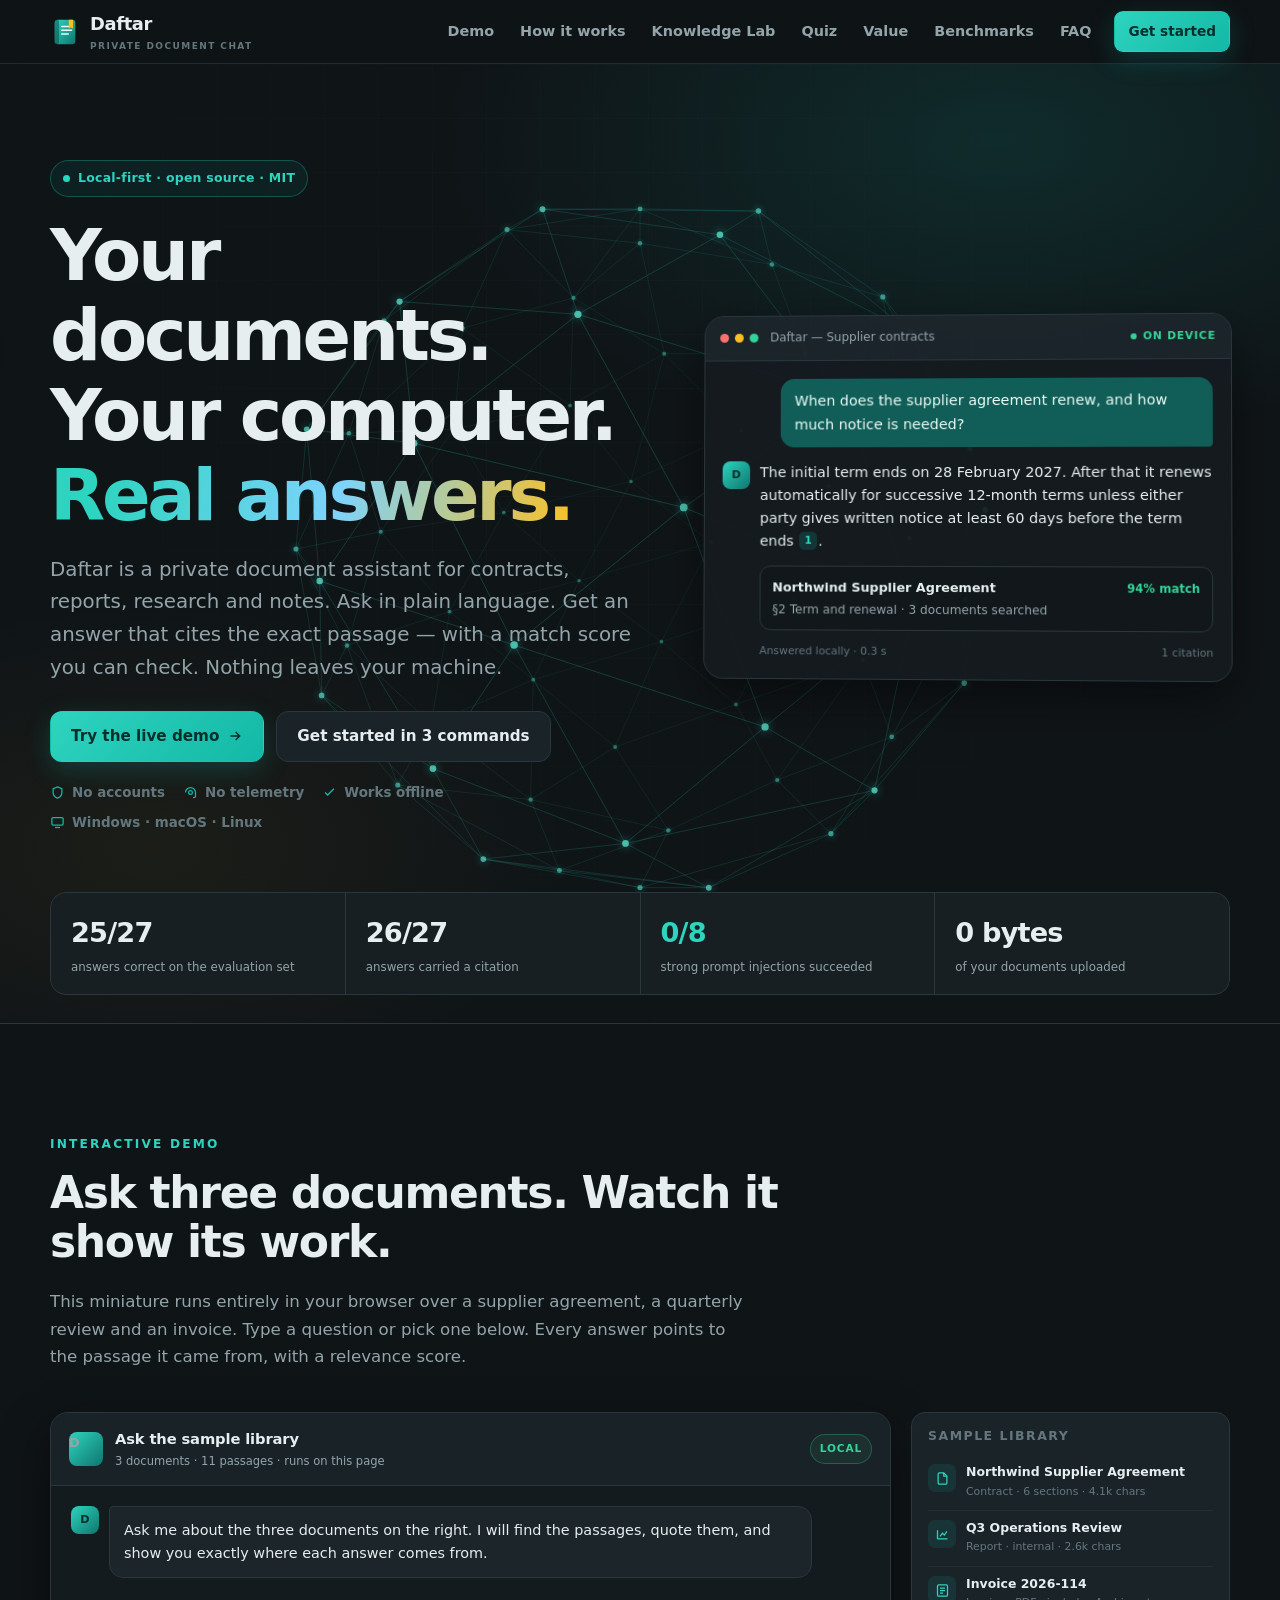
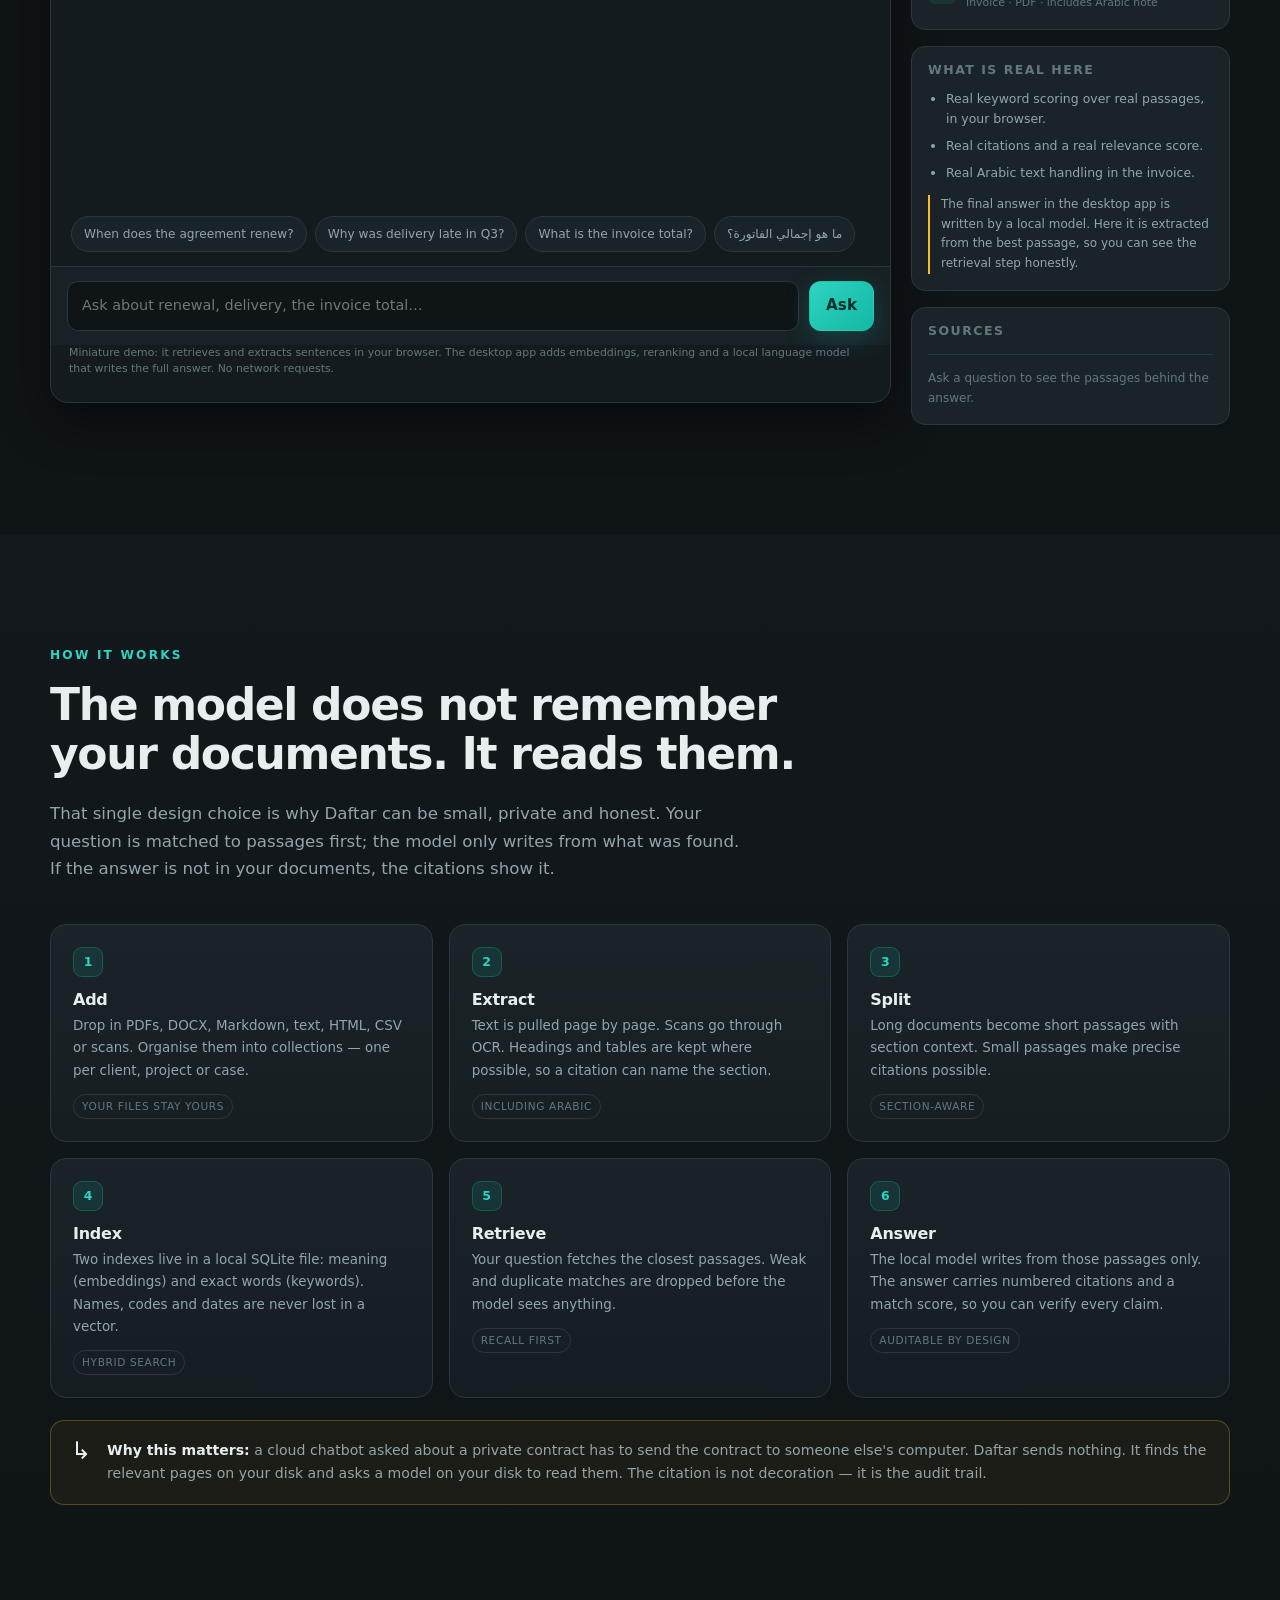
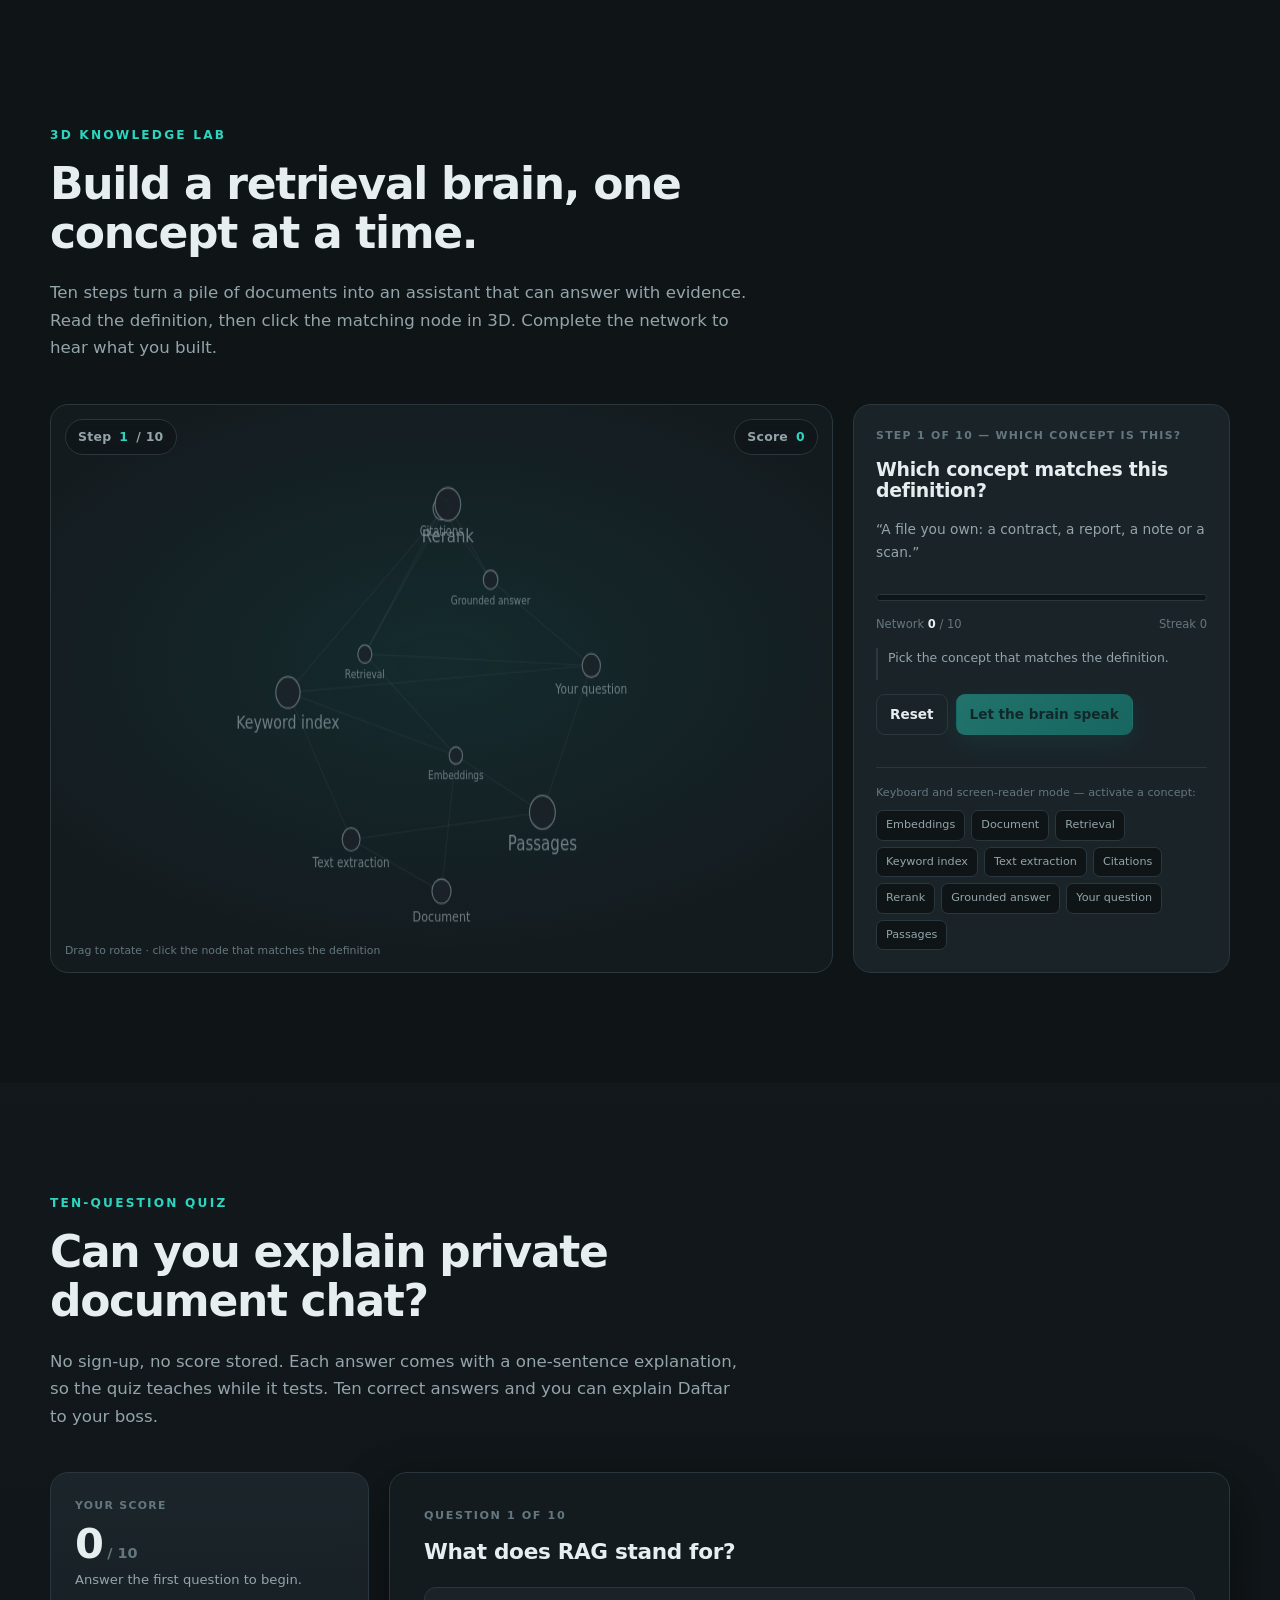
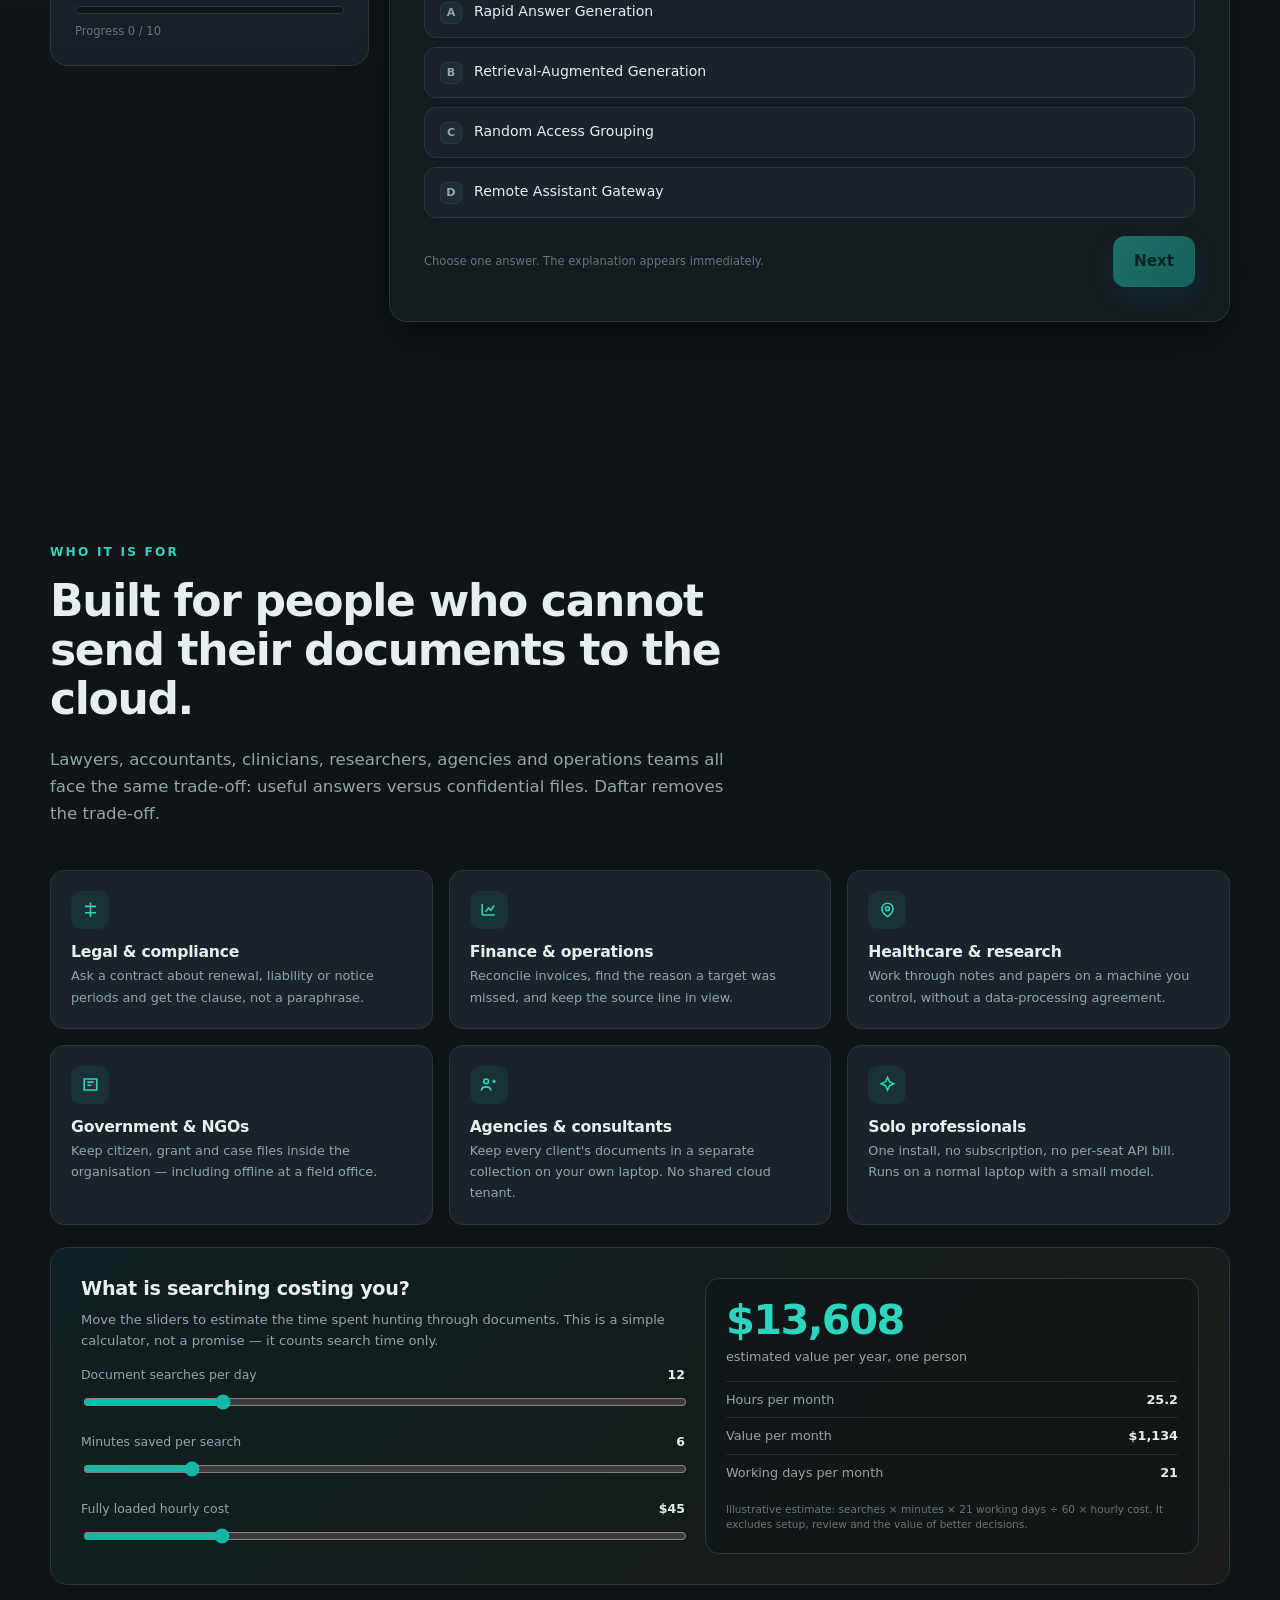
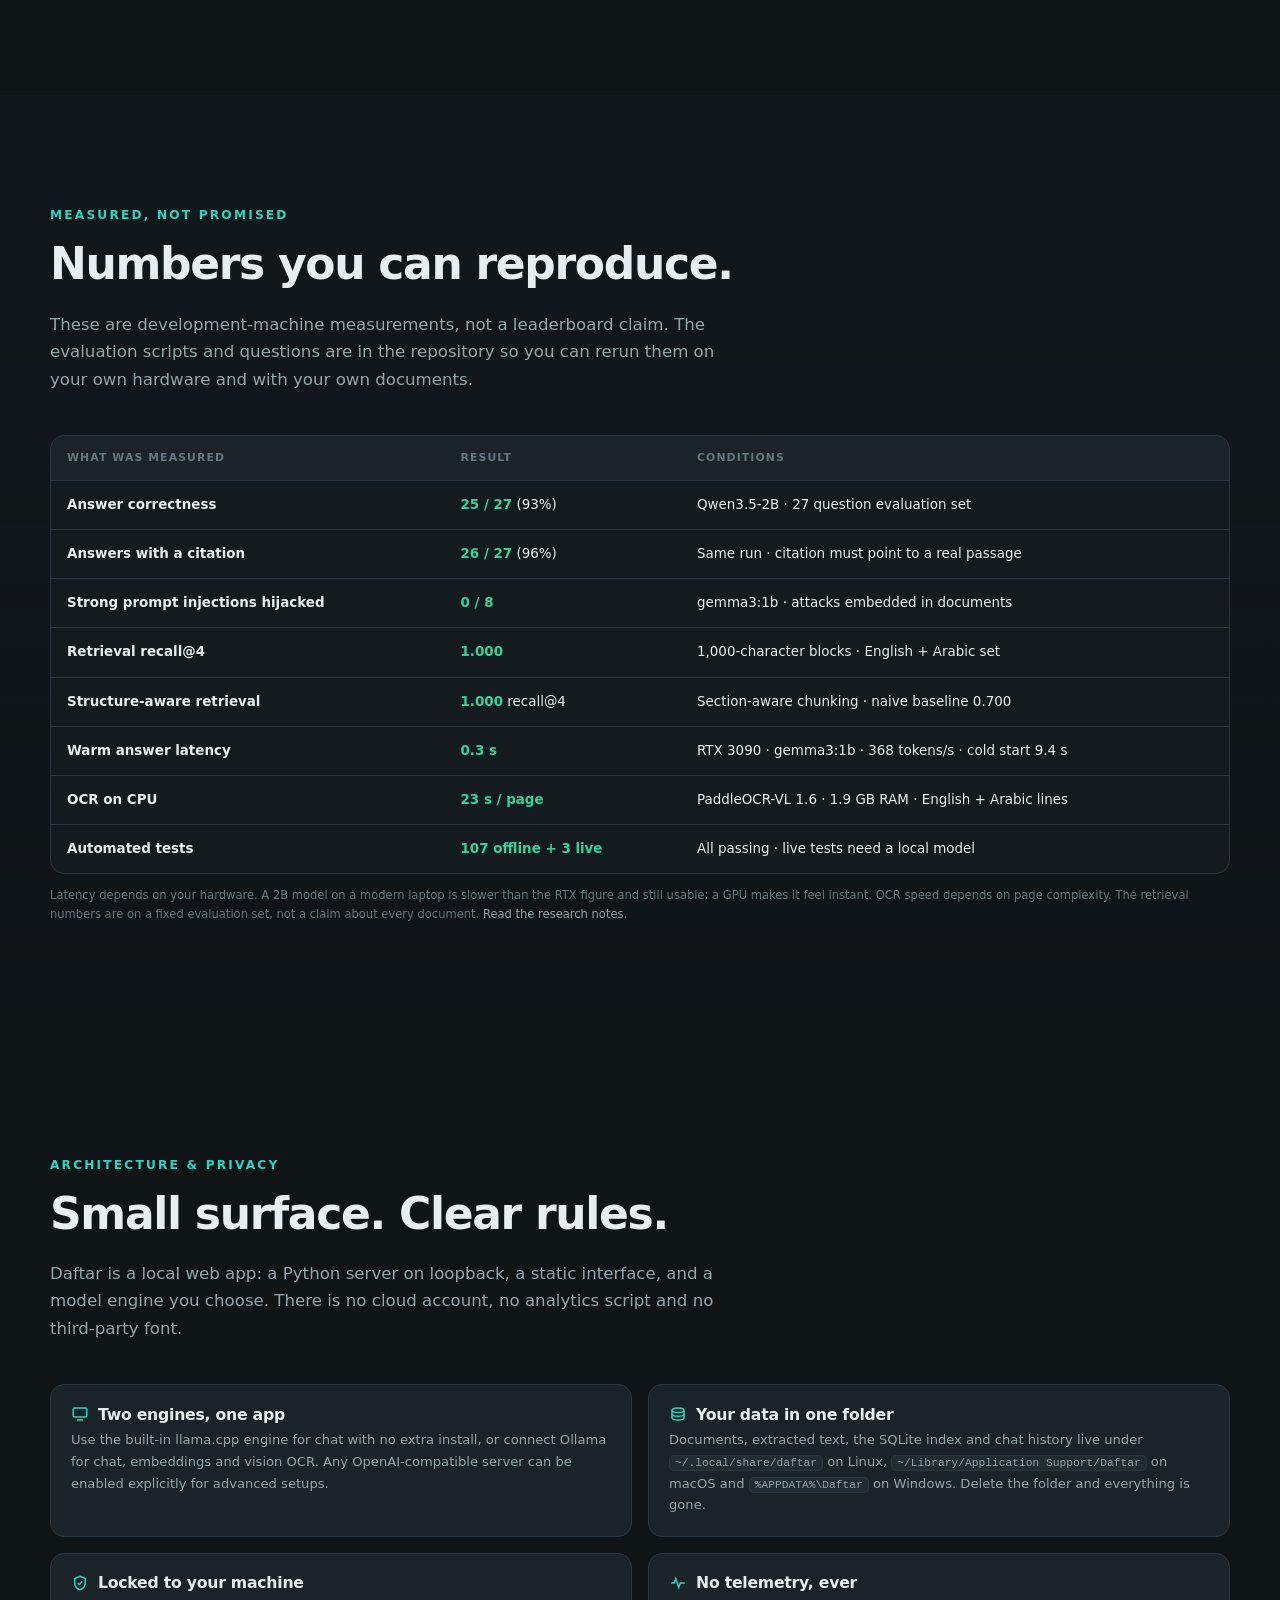
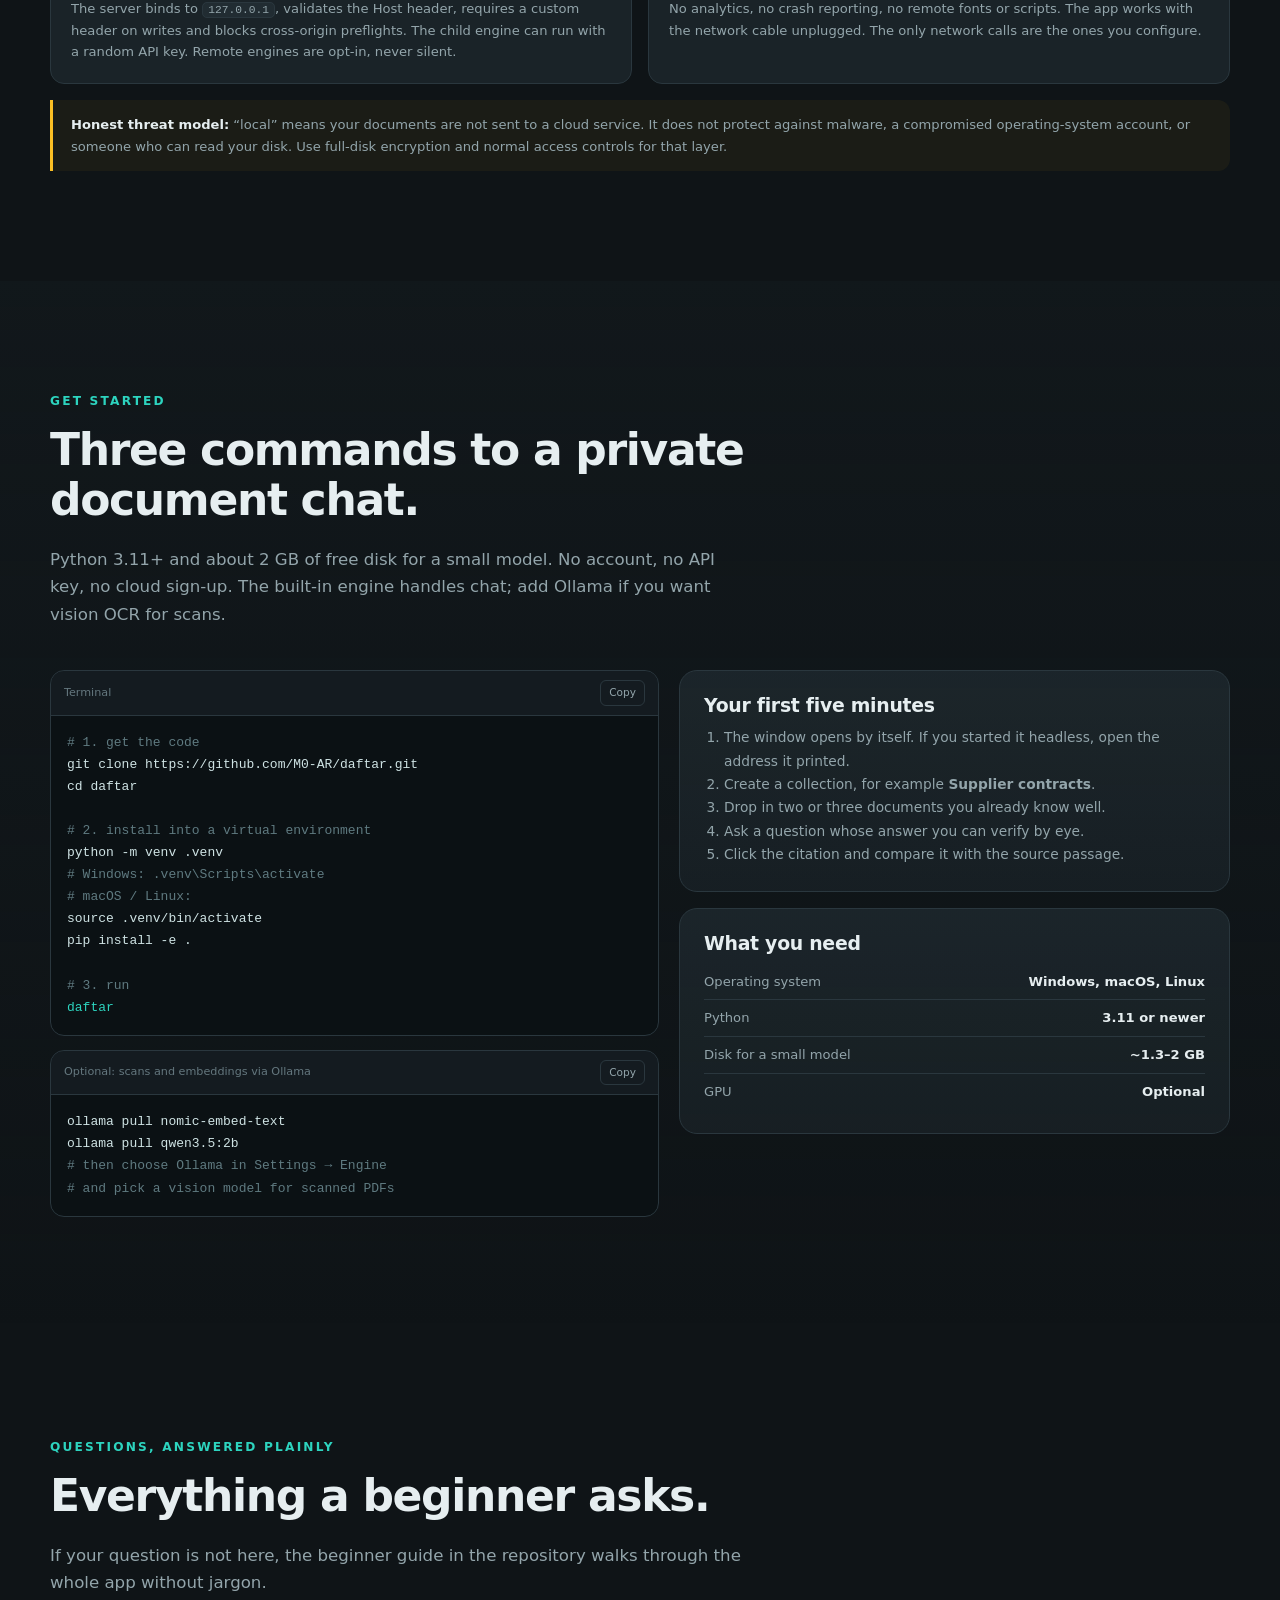
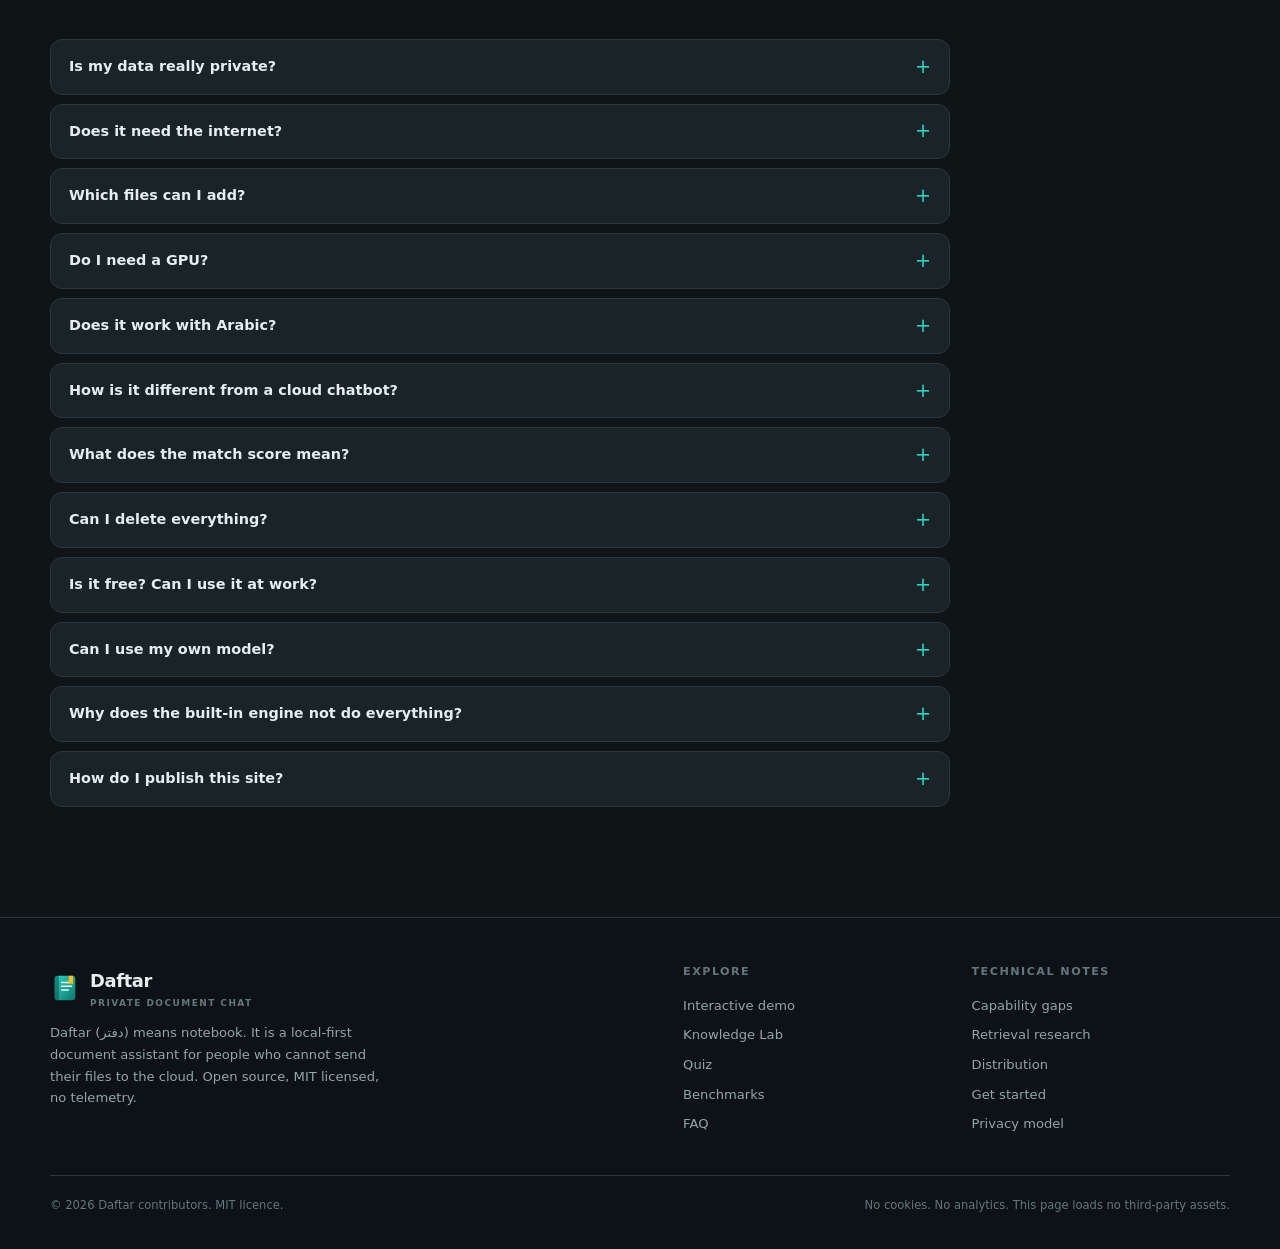
==== docs/index.html @ 957d445e "Add the public showcase, beginner README and MIT licence" ====
<!doctype html>
<html lang="en">
<head>
<meta charset="utf-8">
<meta name="viewport" content="width=device-width, initial-scale=1">
<title>Daftar — private document chat on your own computer</title>
<meta name="description" content="Daftar is a local-first document assistant. Ask your contracts, reports and notes in plain language and get answers with the exact passage cited. No accounts, no telemetry, no uploads.">
<meta name="color-scheme" content="dark">
<meta property="og:title" content="Daftar — your documents. Your computer. Real answers.">
<meta property="og:description" content="Private document chat with citations and match scores. Runs locally. Open source, MIT.">
<meta property="og:type" content="website">
<meta property="og:image" content="assets/social.png">
<meta name="twitter:card" content="summary_large_image">
<link rel="icon" href="data:image/svg+xml,%3Csvg xmlns='http://www.w3.org/2000/svg' viewBox='0 0 64 64'%3E%3Crect x='10' y='6' width='44' height='52' rx='7' fill='%2314b8a6'/%3E%3Cpath d='M25 20h21M25 28h21M25 36h14' stroke='%23ecfdf5' stroke-width='3.2' stroke-linecap='round'/%3E%3Cpath d='M40 6h9v19l-4.5-3.6L40 25z' fill='%23fbbf24'/%3E%3C/svg%3E">
<link rel="stylesheet" href="styles.css">
<script>document.documentElement.classList.add("js");</script>
</head>
<body>
<a class="skip" href="#main">Skip to content</a>
<header class="nav">
  <div class="nav-in">
    <a class="brand" href="#top" aria-label="Daftar home">
      <svg viewBox="0 0 64 64" aria-hidden="true"><defs><linearGradient id="lg1" x1="0" y1="0" x2="1" y2="1"><stop offset="0" stop-color="#2dd4bf"/><stop offset="1" stop-color="#0f766e"/></linearGradient></defs><rect x="10" y="6" width="44" height="52" rx="7" fill="url(#lg1)"/><rect x="10" y="6" width="9" height="52" rx="4" fill="#0b4f4a" opacity=".55"/><path d="M25 20h21M25 28h21M25 36h14" stroke="#ecfdf5" stroke-width="3.2" stroke-linecap="round"/><path d="M40 6h9v19l-4.5-3.6L40 25z" fill="#fbbf24"/></svg>
      <span>Daftar<small>private document chat</small></span>
    </a>
    <nav class="nav-links" aria-label="Main">
      <a href="#demo">Demo</a>
      <a href="#how">How it works</a>
      <a href="#lab">Knowledge Lab</a>
      <a href="#quiz" class="opt">Quiz</a>
      <a href="#value" class="opt">Value</a>
      <a href="#benchmarks">Benchmarks</a>
      <a href="#faq">FAQ</a>
      <a class="btn primary small nav-cta" href="#start">Get started</a>
    </nav>
    <button class="menu-btn" id="menuBtn" aria-expanded="false" aria-controls="mobileMenu" aria-label="Open menu">☰</button>
  </div>
</header>
<div class="mobile" id="mobileMenu">
  <a href="#demo">Demo</a>
  <a href="#how">How it works</a>
  <a href="#lab">Knowledge Lab</a>
  <a href="#quiz">Quiz</a>
  <a href="#value">Value</a>
  <a href="#benchmarks">Benchmarks</a>
  <a href="#faq">FAQ</a>
  <a href="#start">Get started</a>
</div>

<main id="main">
<section class="hero" id="top">
  <canvas id="heroCanvas" aria-hidden="true"></canvas>
  <div class="container hero-grid">
    <div class="hero-copy">
      <span class="badge"><span class="pulse"></span> Local-first · open source · MIT</span>
      <h1>Your documents.<br>Your computer.<br><span class="grad">Real answers.</span></h1>
      <p class="lead">Daftar is a private document assistant for contracts, reports, research and notes. Ask in plain language. Get an answer that cites the exact passage — with a match score you can check. Nothing leaves your machine.</p>
      <div class="hero-cta">
        <a class="btn primary" href="#demo">Try the live demo
          <svg width="16" height="16" viewBox="0 0 24 24" fill="none" stroke="currentColor" stroke-width="2.2" aria-hidden="true"><path d="M5 12h14M13 6l6 6-6 6"/></svg>
        </a>
        <a class="btn" href="#start">Get started in 3 commands</a>
      </div>
      <div class="trust">
        <span><svg viewBox="0 0 24 24" fill="none" stroke="currentColor" stroke-width="2" aria-hidden="true"><path d="M12 3l7 3v6c0 4.5-3 7.5-7 9-4-1.5-7-4.5-7-9V6l7-3z"/></svg>No accounts</span>
        <span><svg viewBox="0 0 24 24" fill="none" stroke="currentColor" stroke-width="2" aria-hidden="true"><path d="M4 12a8 8 0 1116 0v5a3 3 0 01-3 3h-1"/><circle cx="12" cy="12" r="3"/></svg>No telemetry</span>
        <span><svg viewBox="0 0 24 24" fill="none" stroke="currentColor" stroke-width="2" aria-hidden="true"><path d="M5 12l4 4L19 6"/></svg>Works offline</span>
        <span><svg viewBox="0 0 24 24" fill="none" stroke="currentColor" stroke-width="2" aria-hidden="true"><rect x="3" y="4" width="18" height="12" rx="2"/><path d="M8 20h8"/></svg>Windows · macOS · Linux</span>
      </div>
    </div>
    <div class="hero-card">
      <div class="window">
        <div class="win-bar">
          <span class="win-dots"><i></i><i></i><i></i></span>
          <span class="win-title">Daftar — Supplier contracts</span>
          <span class="win-live"><i></i>on device</span>
        </div>
        <div class="win-body">
          <div class="q-bubble">When does the supplier agreement renew, and how much notice is needed?</div>
          <div class="a-row">
            <span class="avatar">D</span>
            <div>
              <div class="a-text">The initial term ends on 28 February 2027. After that it renews automatically for successive 12-month terms unless either party gives written notice at least 60 days before the term ends <a class="cite" href="#demo" aria-label="See the source in the demo">1</a>.</div>
              <div class="mini-source">
                <div class="row"><b>Northwind Supplier Agreement</b><span class="match">94% match</span></div>
                <span>§2 Term and renewal · 3 documents searched</span>
              </div>
              <div class="mini-foot"><span>Answered locally · 0.3 s</span><span>1 citation</span></div>
            </div>
          </div>
        </div>
      </div>
    </div>
  </div>
  <div class="container">
    <div class="metrics reveal">
      <div class="metric"><b>25/27</b><span>answers correct on the evaluation set</span></div>
      <div class="metric"><b>26/27</b><span>answers carried a citation</span></div>
      <div class="metric"><b><em>0/8</em></b><span>strong prompt injections succeeded</span></div>
      <div class="metric"><b>0 bytes</b><span>of your documents uploaded</span></div>
    </div>
  </div>
</section>

<section class="section" id="demo">
  <div class="container">
    <div class="section-head reveal">
      <div class="eyebrow">Interactive demo</div>
      <h2>Ask three documents. Watch it show its work.</h2>
      <p>This miniature runs entirely in your browser over a supplier agreement, a quarterly review and an invoice. Type a question or pick one below. Every answer points to the passage it came from, with a relevance score.</p>
    </div>
    <div class="demo-wrap reveal">
      <div class="chat-card">
        <div class="chat-head">
          <span class="avatar">D</span>
          <div><b>Ask the sample library</b><span>3 documents · 11 passages · runs on this page</span></div>
          <span class="local">Local</span>
        </div>
        <div class="chat-log" id="chatLog" aria-live="polite" aria-label="Demo conversation"></div>
        <div class="suggest" id="suggestions"></div>
        <form class="chat-form" id="chatForm">
          <label class="sr-only" for="chatInput">Ask a question about the sample documents</label>
          <input id="chatInput" type="text" autocomplete="off" placeholder="Ask about renewal, delivery, the invoice total…">
          <button class="btn primary" type="submit" id="sendBtn">Ask</button>
        </form>
        <p class="chat-note">Miniature demo: it retrieves and extracts sentences in your browser. The desktop app adds embeddings, reranking and a local language model that writes the full answer. No network requests.</p>
      </div>
      <aside class="side-stack">
        <div class="side-card">
          <h4>Sample library</h4>
          <div class="doc-item"><span class="ico"><svg width="15" height="15" viewBox="0 0 24 24" fill="none" stroke="currentColor" stroke-width="2" aria-hidden="true"><path d="M14 3H7a2 2 0 00-2 2v14a2 2 0 002 2h10a2 2 0 002-2V8z"/><path d="M14 3v5h5"/></svg></span><div><b>Northwind Supplier Agreement</b><span>Contract · 6 sections · 4.1k chars</span></div></div>
          <div class="doc-item"><span class="ico"><svg width="15" height="15" viewBox="0 0 24 24" fill="none" stroke="currentColor" stroke-width="2" aria-hidden="true"><path d="M4 19V5M4 19h16"/><path d="M8 15l4-5 3 3 4-6"/></svg></span><div><b>Q3 Operations Review</b><span>Report · internal · 2.6k chars</span></div></div>
          <div class="doc-item"><span class="ico"><svg width="15" height="15" viewBox="0 0 24 24" fill="none" stroke="currentColor" stroke-width="2" aria-hidden="true"><rect x="4" y="3" width="16" height="18" rx="2"/><path d="M8 8h8M8 12h8M8 16h5"/></svg></span><div><b>Invoice 2026-114</b><span>Invoice · PDF · includes Arabic note</span></div></div>
        </div>
        <div class="side-card">
          <h4>What is real here</h4>
          <ul>
            <li>Real keyword scoring over real passages, in your browser.</li>
            <li>Real citations and a real relevance score.</li>
            <li>Real Arabic text handling in the invoice.</li>
          </ul>
          <div class="honest">The final answer in the desktop app is written by a local model. Here it is extracted from the best passage, so you can see the retrieval step honestly.</div>
        </div>
        <div class="side-card">
          <h4>Sources</h4>
          <div class="sources" id="demoSources"><p style="color:var(--faint);font-size:.75rem;margin:0">Ask a question to see the passages behind the answer.</p></div>
        </div>
      </aside>
    </div>
  </div>
</section>

<section class="section alt" id="how">
  <div class="container">
    <div class="section-head reveal">
      <div class="eyebrow">How it works</div>
      <h2>The model does not remember your documents. It reads them.</h2>
      <p>That single design choice is why Daftar can be small, private and honest. Your question is matched to passages first; the model only writes from what was found. If the answer is not in your documents, the citations show it.</p>
    </div>
    <div class="pipeline reveal">
      <div class="step"><div class="num">1</div><h3>Add</h3><p>Drop in PDFs, DOCX, Markdown, text, HTML, CSV or scans. Organise them into collections — one per client, project or case.</p><span class="tag">your files stay yours</span></div>
      <div class="step"><div class="num">2</div><h3>Extract</h3><p>Text is pulled page by page. Scans go through OCR. Headings and tables are kept where possible, so a citation can name the section.</p><span class="tag">including Arabic</span></div>
      <div class="step"><div class="num">3</div><h3>Split</h3><p>Long documents become short passages with section context. Small passages make precise citations possible.</p><span class="tag">section-aware</span></div>
      <div class="step"><div class="num">4</div><h3>Index</h3><p>Two indexes live in a local SQLite file: meaning (embeddings) and exact words (keywords). Names, codes and dates are never lost in a vector.</p><span class="tag">hybrid search</span></div>
      <div class="step"><div class="num">5</div><h3>Retrieve</h3><p>Your question fetches the closest passages. Weak and duplicate matches are dropped before the model sees anything.</p><span class="tag">recall first</span></div>
      <div class="step"><div class="num">6</div><h3>Answer</h3><p>The local model writes from those passages only. The answer carries numbered citations and a match score, so you can verify every claim.</p><span class="tag">auditable by design</span></div>
    </div>
    <div class="callout reveal">
      <span class="big" aria-hidden="true">↳</span>
      <p><b>Why this matters:</b> a cloud chatbot asked about a private contract has to send the contract to someone else's computer. Daftar sends nothing. It finds the relevant pages on your disk and asks a model on your disk to read them. The citation is not decoration — it is the audit trail.</p>
    </div>
  </div>
</section>

<section class="section" id="lab">
  <div class="container">
    <div class="section-head reveal">
      <div class="eyebrow">3D Knowledge Lab</div>
      <h2>Build a retrieval brain, one concept at a time.</h2>
      <p>Ten steps turn a pile of documents into an assistant that can answer with evidence. Read the definition, then click the matching node in 3D. Complete the network to hear what you built.</p>
    </div>
    <div class="lab-wrap reveal">
      <div class="lab-stage">
        <div class="lab-top">
          <span class="badge">Step <b id="labStep">1</b> / 10</span>
          <span class="badge" id="labScoreBadge">Score <b id="labScore">0</b></span>
        </div>
        <canvas id="labCanvas" role="img" aria-label="A three-dimensional network of ten concept nodes. Use the concept buttons below the canvas to play with a keyboard or screen reader."></canvas>
        <span class="lab-hint">Drag to rotate · click the node that matches the definition</span>
      </div>
      <div class="lab-panel">
        <div class="q" id="labQuestion">Which concept comes first?</div>
        <h3 id="labTitle">Read the definition, then click the node</h3>
        <p class="desc" id="labDesc">Every step is a real part of the pipeline. The network grows as you get them right.</p>
        <div class="lab-progress" aria-hidden="true"><i id="labBar"></i></div>
        <div class="lab-meta"><span>Network <b id="labBuilt">0</b> / 10</span><span id="labStreak">Streak 0</span></div>
        <div class="lab-feedback" id="labFeedback" aria-live="polite">Pick the concept that matches the definition.</div>
        <div class="lab-actions">
          <button class="btn small" id="labReset" type="button">Reset</button>
          <button class="btn primary small" id="labSpeak" type="button" disabled>Let the brain speak</button>
        </div>
        <div class="transcript" id="labTranscript" aria-live="polite"></div>
        <div class="lab-keys">
          <p>Keyboard and screen-reader mode — activate a concept:</p>
          <div class="keys" id="labKeys"></div>
        </div>
      </div>
    </div>
  </div>
</section>

<section class="section alt" id="quiz">
  <div class="container">
    <div class="section-head reveal">
      <div class="eyebrow">Ten-question quiz</div>
      <h2>Can you explain private document chat?</h2>
      <p>No sign-up, no score stored. Each answer comes with a one-sentence explanation, so the quiz teaches while it tests. Ten correct answers and you can explain Daftar to your boss.</p>
    </div>
    <div class="quiz-wrap reveal">
      <aside class="quiz-side">
        <div><div style="font-size:.68rem;letter-spacing:.12em;text-transform:uppercase;color:var(--faint);font-weight:800">Your score</div>
        <div class="score"><span id="quizScore">0</span><small> / 10</small></div>
        <p id="quizTier">Answer the first question to begin.</p></div>
        <div class="bar" aria-hidden="true"><i id="quizBar"></i></div>
        <p style="font-size:.72rem;color:var(--faint);margin:0">Progress <span id="quizProgress">0 / 10</span></p>
      </aside>
      <div class="quiz-card" id="quizCard" aria-live="polite"></div>
    </div>
  </div>
</section>

<section class="section" id="value">
  <div class="container">
    <div class="section-head reveal">
      <div class="eyebrow">Who it is for</div>
      <h2>Built for people who cannot send their documents to the cloud.</h2>
      <p>Lawyers, accountants, clinicians, researchers, agencies and operations teams all face the same trade-off: useful answers versus confidential files. Daftar removes the trade-off.</p>
    </div>
    <div class="value-grid reveal">
      <div class="value-card"><div class="ico"><svg width="19" height="19" viewBox="0 0 24 24" fill="none" stroke="currentColor" stroke-width="2" aria-hidden="true"><path d="M12 3v18M5 8h14M5 16h14"/></svg></div><h3>Legal &amp; compliance</h3><p>Ask a contract about renewal, liability or notice periods and get the clause, not a paraphrase.</p></div>
      <div class="value-card"><div class="ico"><svg width="19" height="19" viewBox="0 0 24 24" fill="none" stroke="currentColor" stroke-width="2" aria-hidden="true"><path d="M4 19V5M4 19h16"/><path d="M8 15l4-5 3 3 4-6"/></svg></div><h3>Finance &amp; operations</h3><p>Reconcile invoices, find the reason a target was missed, and keep the source line in view.</p></div>
      <div class="value-card"><div class="ico"><svg width="19" height="19" viewBox="0 0 24 24" fill="none" stroke="currentColor" stroke-width="2" aria-hidden="true"><path d="M12 21s-7-4.4-7-10a7 7 0 1114 0c0 5.6-7 10-7 10z"/><circle cx="12" cy="11" r="2.5"/></svg></div><h3>Healthcare &amp; research</h3><p>Work through notes and papers on a machine you control, without a data-processing agreement.</p></div>
      <div class="value-card"><div class="ico"><svg width="19" height="19" viewBox="0 0 24 24" fill="none" stroke="currentColor" stroke-width="2" aria-hidden="true"><path d="M4 5h16v14H4z"/><path d="M8 9h8M8 13h5"/></svg></div><h3>Government &amp; NGOs</h3><p>Keep citizen, grant and case files inside the organisation — including offline at a field office.</p></div>
      <div class="value-card"><div class="ico"><svg width="19" height="19" viewBox="0 0 24 24" fill="none" stroke="currentColor" stroke-width="2" aria-hidden="true"><circle cx="9" cy="8" r="3"/><path d="M3 20c0-3 2.5-5 6-5s6 2 6 5"/><path d="M17 8h4M19 6v4"/></svg></div><h3>Agencies &amp; consultants</h3><p>Keep every client's documents in a separate collection on your own laptop. No shared cloud tenant.</p></div>
      <div class="value-card"><div class="ico"><svg width="19" height="19" viewBox="0 0 24 24" fill="none" stroke="currentColor" stroke-width="2" aria-hidden="true"><path d="M12 3l2.5 5.5L20 11l-5.5 2.5L12 19l-2.5-5.5L4 11l5.5-2.5z"/></svg></div><h3>Solo professionals</h3><p>One install, no subscription, no per-seat API bill. Runs on a normal laptop with a small model.</p></div>
    </div>
    <div class="roi reveal">
      <div>
        <h3>What is searching costing you?</h3>
        <p>Move the sliders to estimate the time spent hunting through documents. This is a simple calculator, not a promise — it counts search time only.</p>
        <div class="roi-fields">
          <div class="field"><label for="roiSearches">Document searches per day <b id="roiSearchesOut">12</b></label><input id="roiSearches" type="range" min="1" max="50" value="12"></div>
          <div class="field"><label for="roiMinutes">Minutes saved per search <b id="roiMinutesOut">6</b></label><input id="roiMinutes" type="range" min="1" max="30" value="6"></div>
          <div class="field"><label for="roiRate">Fully loaded hourly cost <b id="roiRateOut">$45</b></label><input id="roiRate" type="range" min="15" max="150" step="5" value="45"></div>
        </div>
      </div>
      <div class="roi-out">
        <div class="big" id="roiYear">$13,608</div>
        <div class="sub">estimated value per year, one person</div>
        <div class="line"><span>Hours per month</span><b id="roiHours">25.2</b></div>
        <div class="line"><span>Value per month</span><b id="roiMonth">$1,134</b></div>
        <div class="line"><span>Working days per month</span><b>21</b></div>
        <p class="fine">Illustrative estimate: searches × minutes × 21 working days ÷ 60 × hourly cost. It excludes setup, review and the value of better decisions.</p>
      </div>
    </div>
  </div>
</section>

<section class="section alt" id="benchmarks">
  <div class="container">
    <div class="section-head reveal">
      <div class="eyebrow">Measured, not promised</div>
      <h2>Numbers you can reproduce.</h2>
      <p>These are development-machine measurements, not a leaderboard claim. The evaluation scripts and questions are in the repository so you can rerun them on your own hardware and with your own documents.</p>
    </div>
    <div class="table-wrap reveal">
      <table>
        <thead><tr><th>What was measured</th><th>Result</th><th>Conditions</th></tr></thead>
        <tbody>
          <tr><td><b>Answer correctness</b></td><td><span class="good">25 / 27</span> (93%)</td><td class="muted">Qwen3.5-2B · 27 question evaluation set</td></tr>
          <tr><td><b>Answers with a citation</b></td><td><span class="good">26 / 27</span> (96%)</td><td class="muted">Same run · citation must point to a real passage</td></tr>
          <tr><td><b>Strong prompt injections hijacked</b></td><td><span class="good">0 / 8</span></td><td class="muted">gemma3:1b · attacks embedded in documents</td></tr>
          <tr><td><b>Retrieval recall@4</b></td><td><span class="good">1.000</span></td><td class="muted">1,000-character blocks · English + Arabic set</td></tr>
          <tr><td><b>Structure-aware retrieval</b></td><td><span class="good">1.000</span> recall@4</td><td class="muted">Section-aware chunking · naive baseline 0.700</td></tr>
          <tr><td><b>Warm answer latency</b></td><td><span class="good">0.3 s</span></td><td class="muted">RTX 3090 · gemma3:1b · 368 tokens/s · cold start 9.4 s</td></tr>
          <tr><td><b>OCR on CPU</b></td><td><span class="good">23 s / page</span></td><td class="muted">PaddleOCR-VL 1.6 · 1.9 GB RAM · English + Arabic lines</td></tr>
          <tr><td><b>Automated tests</b></td><td><span class="good">107 offline + 3 live</span></td><td class="muted">All passing · live tests need a local model</td></tr>
        </tbody>
      </table>
    </div>
    <p class="method reveal">Latency depends on your hardware. A 2B model on a modern laptop is slower than the RTX figure and still usable; a GPU makes it feel instant. OCR speed depends on page complexity. The retrieval numbers are on a fixed evaluation set, not a claim about every document. <a href="research.html">Read the research notes</a>.</p>
  </div>
</section>

<section class="section" id="architecture">
  <div class="container">
    <div class="section-head reveal">
      <div class="eyebrow">Architecture &amp; privacy</div>
      <h2>Small surface. Clear rules.</h2>
      <p>Daftar is a local web app: a Python server on loopback, a static interface, and a model engine you choose. There is no cloud account, no analytics script and no third-party font.</p>
    </div>
    <div class="arch-grid reveal">
      <div class="arch-card"><h3><svg viewBox="0 0 24 24" fill="none" stroke="currentColor" stroke-width="2" aria-hidden="true"><rect x="3" y="4" width="18" height="12" rx="2"/><path d="M8 20h8"/></svg>Two engines, one app</h3><p>Use the built-in llama.cpp engine for chat with no extra install, or connect Ollama for chat, embeddings and vision OCR. Any OpenAI-compatible server can be enabled explicitly for advanced setups.</p></div>
      <div class="arch-card"><h3><svg viewBox="0 0 24 24" fill="none" stroke="currentColor" stroke-width="2" aria-hidden="true"><path d="M4 7c0-1.7 3.6-3 8-3s8 1.3 8 3-3.6 3-8 3-8-1.3-8-3z"/><path d="M4 7v10c0 1.7 3.6 3 8 3s8-1.3 8-3V7"/><path d="M4 12c0 1.7 3.6 3 8 3s8-1.3 8-3"/></svg>Your data in one folder</h3><p>Documents, extracted text, the SQLite index and chat history live under <code>~/.local/share/daftar</code> on Linux, <code>~/Library/Application Support/Daftar</code> on macOS and <code>%APPDATA%\Daftar</code> on Windows. Delete the folder and everything is gone.</p></div>
      <div class="arch-card"><h3><svg viewBox="0 0 24 24" fill="none" stroke="currentColor" stroke-width="2" aria-hidden="true"><path d="M12 3l7 3v6c0 4.5-3 7.5-7 9-4-1.5-7-4.5-7-9V6l7-3z"/><path d="M9 12l2 2 4-4"/></svg>Locked to your machine</h3><p>The server binds to <code>127.0.0.1</code>, validates the Host header, requires a custom header on writes and blocks cross-origin preflights. The child engine can run with a random API key. Remote engines are opt-in, never silent.</p></div>
      <div class="arch-card"><h3><svg viewBox="0 0 24 24" fill="none" stroke="currentColor" stroke-width="2" aria-hidden="true"><path d="M3 12h4l2-6 4 12 2-6h6"/></svg>No telemetry, ever</h3><p>No analytics, no crash reporting, no remote fonts or scripts. The app works with the network cable unplugged. The only network calls are the ones you configure.</p></div>
    </div>
    <div class="threat reveal"><b>Honest threat model:</b> “local” means your documents are not sent to a cloud service. It does not protect against malware, a compromised operating-system account, or someone who can read your disk. Use full-disk encryption and normal access controls for that layer.</div>
  </div>
</section>

<section class="section alt" id="start">
  <div class="container">
    <div class="section-head reveal">
      <div class="eyebrow">Get started</div>
      <h2>Three commands to a private document chat.</h2>
      <p>Python 3.11+ and about 2 GB of free disk for a small model. No account, no API key, no cloud sign-up. The built-in engine handles chat; add Ollama if you want vision OCR for scans.</p>
    </div>
    <div class="start-grid reveal">
      <div>
        <div class="code-card">
          <div class="code-head"><span>Terminal</span><button type="button" class="copy" data-copy="install">Copy</button></div>
          <pre id="installCode"><span class="c"># 1. get the code</span>
git clone https://github.com/M0-AR/daftar.git
cd daftar

<span class="c"># 2. install into a virtual environment</span>
python -m venv .venv
<span class="c"># Windows: .venv\Scripts\activate</span>
<span class="c"># macOS / Linux:</span>
source .venv/bin/activate
pip install -e .

<span class="c"># 3. run</span>
<span class="k">daftar</span></pre>
        </div>
        <div class="code-card" style="margin-top:14px">
          <div class="code-head"><span>Optional: scans and embeddings via Ollama</span><button type="button" class="copy" data-copy="ollama">Copy</button></div>
          <pre id="ollamaCode">ollama pull nomic-embed-text
ollama pull qwen3.5:2b
<span class="c"># then choose Ollama in Settings → Engine</span>
<span class="c"># and pick a vision model for scanned PDFs</span></pre>
        </div>
      </div>
      <div>
        <div class="card" style="margin-bottom:16px">
          <h3 style="margin-bottom:10px">Your first five minutes</h3>
          <ol style="margin:0;padding-left:20px;color:var(--muted);font-size:.86rem;line-height:1.7">
            <li>The window opens by itself. If you started it headless, open the address it printed.</li>
            <li>Create a collection, for example <b>Supplier contracts</b>.</li>
            <li>Drop in two or three documents you already know well.</li>
            <li>Ask a question whose answer you can verify by eye.</li>
            <li>Click the citation and compare it with the source passage.</li>
          </ol>
        </div>
        <div class="card">
          <h3 style="margin-bottom:10px">What you need</h3>
          <div style="display:flex;justify-content:space-between;gap:10px;font-size:.82rem;padding:7px 0;border-bottom:1px solid var(--line)"><span style="color:var(--muted)">Operating system</span><b>Windows, macOS, Linux</b></div>
          <div style="display:flex;justify-content:space-between;gap:10px;font-size:.82rem;padding:7px 0;border-bottom:1px solid var(--line)"><span style="color:var(--muted)">Python</span><b>3.11 or newer</b></div>
          <div style="display:flex;justify-content:space-between;gap:10px;font-size:.82rem;padding:7px 0;border-bottom:1px solid var(--line)"><span style="color:var(--muted)">Disk for a small model</span><b>~1.3–2 GB</b></div>
          <div style="display:flex;justify-content:space-between;gap:10px;font-size:.82rem;padding:7px 0"><span style="color:var(--muted)">GPU</span><b>Optional</b></div>
        </div>
      </div>
    </div>
  </div>
</section>

<section class="section" id="faq">
  <div class="container">
    <div class="section-head reveal">
      <div class="eyebrow">Questions, answered plainly</div>
      <h2>Everything a beginner asks.</h2>
      <p>If your question is not here, the beginner guide in the repository walks through the whole app without jargon.</p>
    </div>
    <div class="faq reveal">
      <details><summary>Is my data really private?</summary><p>Yes, in the sense that matters: your documents are read and indexed on your computer, and the model runs on your computer. Daftar does not create an account, does not send telemetry and does not call a cloud API unless you explicitly configure a remote engine. The honest limit: local software cannot protect you from malware or from someone with access to your operating-system account.</p></details>
      <details><summary>Does it need the internet?</summary><p>Only to download the app and a model the first time. After that, the app, the index and the model work offline. The interface loads no remote fonts, scripts or images.</p></details>
      <details><summary>Which files can I add?</summary><p>PDF, DOCX, Markdown, plain text, HTML and CSV. Scanned PDFs need OCR: choose Ollama with a vision model such as PaddleOCR-VL. The built-in engine is chat-only, so it will tell you when a scan has no extractable text instead of pretending.</p></details>
      <details><summary>Do I need a GPU?</summary><p>No. A 2-billion-parameter model runs on a normal CPU and is fine for document questions. A GPU makes answers much faster; the warm latency figure on this page was measured on an RTX 3090.</p></details>
      <details><summary>Does it work with Arabic?</summary><p>Yes. Arabic text is normalised for search, Arabic documents are indexed, and you can ask questions in Arabic. The interface is in English. Mixed Arabic/English documents work, and the invoice in the demo includes an Arabic note you can ask about.</p></details>
      <details><summary>How is it different from a cloud chatbot?</summary><p>A cloud chatbot is a general assistant that may or may not have your documents. Daftar is a retrieval system first: it finds the exact passages in your files, then a local model writes from them. The difference is privacy plus verifiability — every claim has a source you can open.</p></details>
      <details><summary>What does the match score mean?</summary><p>It is a relevance indicator for the retrieved passage, not a probability that the answer is true. Use it to compare sources, then read the citation. In the desktop app the score comes from the hybrid retrieval and reranking stage.</p></details>
      <details><summary>Can I delete everything?</summary><p>Yes. Delete a collection or document in the interface, or remove the data folder (<code>~/.local/share/daftar</code>, <code>~/Library/Application Support/Daftar</code> or <code>%APPDATA%\Daftar</code>, or the path in <code>DAFTAR_HOME</code>) to erase the index, extracted text, chat history and settings. Original files you added from elsewhere are not touched unless you copied them into the data folder.</p></details>
      <details><summary>Is it free? Can I use it at work?</summary><p>Daftar is open source under the MIT licence. You can use it commercially, modify it and redistribute it, provided you keep the copyright notice. There is no per-seat fee and no token bill.</p></details>
      <details><summary>Can I use my own model?</summary><p>Yes. Add any GGUF chat model to the built-in engine, or point Daftar at an Ollama or OpenAI-compatible server. Embeddings and OCR still need a provider that supports them; the app tells you what is missing instead of failing silently.</p></details>
      <details><summary>Why does the built-in engine not do everything?</summary><p>It is deliberately small: one process, chat only, no extra install. Embeddings and vision OCR need additional model files, so they are handled through Ollama or another compatible provider. The app reports the exact capability gap rather than degrading quietly.</p></details>
      <details><summary>How do I publish this site?</summary><p>The site is the <code>docs/</code> folder. Push the repository to GitHub, open Settings → Pages, choose “Deploy from a branch”, select <code>main</code> and <code>/docs</code>, and save. GitHub serves <code>docs/index.html</code> at <code>https://M0-AR.github.io/daftar/</code>. The <code>.nojekyll</code> file is already there.</p></details>
    </div>
  </div>
</section>
</main>

<footer class="footer">
  <div class="container">
    <div class="foot-grid">
      <div class="foot-brand">
        <a class="brand" href="#top" aria-label="Daftar home">
          <svg viewBox="0 0 64 64" aria-hidden="true"><defs><linearGradient id="lg2" x1="0" y1="0" x2="1" y2="1"><stop offset="0" stop-color="#2dd4bf"/><stop offset="1" stop-color="#0f766e"/></linearGradient></defs><rect x="10" y="6" width="44" height="52" rx="7" fill="url(#lg2)"/><rect x="10" y="6" width="9" height="52" rx="4" fill="#0b4f4a" opacity=".55"/><path d="M25 20h21M25 28h21M25 36h14" stroke="#ecfdf5" stroke-width="3.2" stroke-linecap="round"/><path d="M40 6h9v19l-4.5-3.6L40 25z" fill="#fbbf24"/></svg>
          <span>Daftar<small>private document chat</small></span>
        </a>
        <p>Daftar (دفتر) means notebook. It is a local-first document assistant for people who cannot send their files to the cloud. Open source, MIT licensed, no telemetry.</p>
      </div>
      <div class="foot-col">
        <h4>Explore</h4>
        <a href="#demo">Interactive demo</a>
        <a href="#lab">Knowledge Lab</a>
        <a href="#quiz">Quiz</a>
        <a href="#benchmarks">Benchmarks</a>
        <a href="#faq">FAQ</a>
      </div>
      <div class="foot-col">
        <h4>Technical notes</h4>
        <a href="gap.html">Capability gaps</a>
        <a href="research.html">Retrieval research</a>
        <a href="distribution.html">Distribution</a>
        <a href="#start">Get started</a>
        <a href="#architecture">Privacy model</a>
      </div>
    </div>
    <div class="foot-bottom">
      <span>© <span id="year">2026</span> Daftar contributors. MIT licence.</span>
      <span>No cookies. No analytics. This page loads no third-party assets.</span>
    </div>
  </div>
</footer>
<script src="app.js"></script>
</body>
</html>
---- docs/styles.css ----
:root{
  --bg:#0f1417;--panel:#141b1f;--card:#1a2328;--card-2:#212c32;--line:#2a373e;
  --text:#e6eef0;--muted:#93a5ab;--faint:#64777e;
  --accent:#14b8a6;--accent-hi:#2dd4bf;--accent-ink:#042f2b;--gold:#fbbf24;
  --ok:#34d399;--err:#f87171;--user:#115e59;--user-ink:#ecfdf5;
  --shadow:0 18px 50px rgba(0,0,0,.45);--radius:18px;
  --max:1180px;--nav:64px;
}
*{box-sizing:border-box}
html{scroll-behavior:smooth;scroll-padding-top:calc(var(--nav) + 18px)}
body{margin:0;background:var(--bg);color:var(--text);font:16px/1.65 system-ui,-apple-system,"Segoe UI",Roboto,Ubuntu,"Noto Sans",sans-serif;-webkit-font-smoothing:antialiased;overflow-x:hidden}
h1,h2,h3,h4{line-height:1.12;letter-spacing:-.03em;margin:0 0 .5em}
h2{font-size:clamp(1.8rem,3.6vw,2.75rem)}
h3{font-size:1.18rem;letter-spacing:-.015em}
p{margin:0 0 1em}
a{color:var(--accent-hi);text-decoration:none}
a:hover{text-decoration:underline}
img{max-width:100%;display:block}
button,input{font:inherit;color:inherit}
button{cursor:pointer}
code{font:0.86em ui-monospace,SFMono-Regular,Menlo,Consolas,monospace;background:var(--card-2);border:1px solid var(--line);border-radius:5px;padding:1px 5px}
::selection{background:rgba(20,184,166,.35)}
:focus-visible{outline:2px solid var(--accent-hi);outline-offset:3px;border-radius:6px}
.container{width:min(var(--max),calc(100% - 40px));margin-inline:auto}
.sr-only{position:absolute;width:1px;height:1px;padding:0;margin:-1px;overflow:hidden;clip:rect(0,0,0,0);white-space:nowrap;border:0}
.skip{position:fixed;left:16px;top:-60px;z-index:200;background:var(--accent);color:var(--accent-ink);padding:10px 16px;border-radius:10px;font-weight:700;transition:top .2s}
.skip:focus{top:12px}
.nav{position:sticky;top:0;z-index:100;height:var(--nav);display:flex;align-items:center;background:rgba(15,20,23,.78);backdrop-filter:blur(14px);border-bottom:1px solid rgba(42,55,62,.7)}
.nav-in{display:flex;align-items:center;gap:26px;width:min(var(--max),calc(100% - 40px));margin-inline:auto}
.brand{display:flex;align-items:center;gap:10px;font-weight:800;letter-spacing:-.02em;font-size:1.12rem;color:var(--text)}
.brand:hover{text-decoration:none}
.brand svg{width:30px;height:30px;flex:none}
.brand small{display:block;font-size:9px;letter-spacing:.16em;text-transform:uppercase;color:var(--faint);font-weight:600}
.nav-links{display:flex;gap:4px;margin-left:auto;align-items:center}
.nav-links a{padding:8px 11px;border-radius:9px;color:var(--muted);font-size:.9rem;font-weight:550}
.nav-links a:hover{background:var(--card);color:var(--text);text-decoration:none}
.nav-cta{margin-left:8px}
.menu-btn{display:none;margin-left:auto;background:var(--card);border:1px solid var(--line);border-radius:10px;padding:8px 10px;color:var(--text)}
.mobile{display:none;position:fixed;inset:var(--nav) 0 auto 0;z-index:99;background:var(--panel);border-bottom:1px solid var(--line);padding:12px 20px 18px}
.mobile.open{display:block}
.mobile a{display:block;padding:12px;border-radius:10px;color:var(--text);font-weight:600}
.mobile a:hover{background:var(--card);text-decoration:none}
.btn{display:inline-flex;align-items:center;justify-content:center;gap:8px;padding:12px 20px;border-radius:12px;border:1px solid var(--line);background:var(--card);color:var(--text);font-weight:650;font-size:.95rem;transition:transform .15s,border-color .15s,background .15s}
.btn:hover{border-color:var(--accent);text-decoration:none;transform:translateY(-1px)}
.btn.primary{background:linear-gradient(135deg,var(--accent-hi),var(--accent));border-color:transparent;color:var(--accent-ink);box-shadow:0 8px 26px rgba(20,184,166,.22)}
.btn.primary:hover{filter:brightness(1.06)}
.btn.ghost{background:transparent}
.btn.small{padding:8px 13px;font-size:.85rem;border-radius:9px}
.btn[disabled]{opacity:.45;cursor:not-allowed;transform:none}
.badge{display:inline-flex;align-items:center;gap:8px;padding:7px 12px;border-radius:99px;border:1px solid rgba(20,184,166,.35);background:rgba(20,184,166,.08);color:var(--accent-hi);font-size:.78rem;font-weight:700;letter-spacing:.02em}
.badge .pulse{width:7px;height:7px;border-radius:50%;background:var(--accent-hi);box-shadow:0 0 0 0 rgba(45,212,191,.6);animation:pulse 2.2s infinite}
.eyebrow{font-size:.76rem;letter-spacing:.18em;text-transform:uppercase;color:var(--accent-hi);font-weight:800;margin-bottom:14px}
.lead{font-size:clamp(1.02rem,1.6vw,1.2rem);color:var(--muted);max-width:62ch}
.section{padding:clamp(64px,9vw,110px) 0;position:relative}
.section-head{max-width:760px;margin-bottom:42px}
.section-head p{color:var(--muted);font-size:1.04rem;max-width:66ch}
.card{background:linear-gradient(180deg,rgba(33,44,50,.7),rgba(26,35,40,.7));border:1px solid var(--line);border-radius:var(--radius);padding:24px}
.grid{display:grid;gap:18px}
.js .reveal{opacity:0;transform:translateY(22px);transition:opacity .7s ease,transform .7s ease}
.js .reveal.in{opacity:1;transform:none}
.hero{position:relative;overflow:hidden;padding:clamp(56px,8vw,96px) 0 28px;border-bottom:1px solid var(--line)}
.hero::before{content:"";position:absolute;inset:0;background:radial-gradient(900px 500px at 78% 8%,rgba(20,184,166,.14),transparent 62%),radial-gradient(700px 420px at 12% 82%,rgba(251,191,36,.055),transparent 60%);pointer-events:none}
.hero::after{content:"";position:absolute;inset:0;background-image:linear-gradient(rgba(42,55,62,.22) 1px,transparent 1px),linear-gradient(90deg,rgba(42,55,62,.22) 1px,transparent 1px);background-size:54px 54px;mask-image:radial-gradient(ellipse at 50% 30%,black 20%,transparent 72%);pointer-events:none;opacity:.5}
#heroCanvas{position:absolute;inset:0;width:100%;height:100%;pointer-events:none;opacity:.9}
.hero-grid{position:relative;z-index:2;display:grid;grid-template-columns:1.06fr .94fr;gap:54px;align-items:center}
.hero h1{font-size:clamp(2.5rem,5.6vw,4.5rem);letter-spacing:-.045em;margin:18px 0 18px}
.hero h1 .grad{background:linear-gradient(100deg,var(--accent-hi) 10%,#7dd3fc 55%,var(--gold) 100%);-webkit-background-clip:text;background-clip:text;color:transparent}
.hero .lead{font-size:clamp(1.05rem,1.7vw,1.24rem)}
.hero-cta{display:flex;flex-wrap:wrap;gap:12px;margin:26px 0 20px}
.trust{display:flex;flex-wrap:wrap;gap:8px 18px;color:var(--faint);font-size:.84rem;font-weight:550}
.trust span{display:inline-flex;align-items:center;gap:7px}
.trust svg{width:15px;height:15px;color:var(--accent);flex:none}
.window{background:rgba(20,27,31,.92);border:1px solid var(--line);border-radius:20px;box-shadow:var(--shadow);overflow:hidden;transform:perspective(1400px) rotateY(-3deg) rotateX(1deg);transition:transform .5s}
.window:hover{transform:perspective(1400px) rotateY(0) rotateX(0)}
.win-bar{display:flex;align-items:center;gap:8px;padding:12px 15px;border-bottom:1px solid var(--line);background:rgba(33,44,50,.55)}
.win-dots{display:flex;gap:6px}
.win-dots i{width:9px;height:9px;border-radius:50%;background:#3b4a52;display:block}
.win-dots i:first-child{background:#f87171}.win-dots i:nth-child(2){background:#fbbf24}.win-dots i:nth-child(3){background:#34d399}
.win-title{font-size:.75rem;color:var(--muted);margin-left:4px;white-space:nowrap;overflow:hidden;text-overflow:ellipsis}
.win-live{margin-left:auto;display:flex;align-items:center;gap:6px;font-size:.66rem;font-weight:800;letter-spacing:.08em;color:var(--ok);text-transform:uppercase;white-space:nowrap}
.win-live i{width:6px;height:6px;border-radius:50%;background:var(--ok);display:block}
.win-body{padding:18px}
.q-bubble{background:var(--user);color:var(--user-ink);border-radius:14px 14px 4px 14px;padding:11px 14px;font-size:.9rem;margin-left:auto;max-width:88%;width:fit-content;margin-bottom:14px}
.a-row{display:flex;gap:10px;align-items:flex-start}
.avatar{width:28px;height:28px;border-radius:8px;background:linear-gradient(135deg,var(--accent-hi),#0f766e);display:grid;place-items:center;flex:none;color:#042f2b;font-weight:900;font-size:.7rem}
.a-text{font-size:.9rem;color:var(--text);line-height:1.6}
.cite{display:inline-grid;place-items:center;min-width:18px;height:18px;padding:0 4px;border-radius:5px;border:0;background:rgba(20,184,166,.18);color:var(--accent-hi);font-size:.66rem;font-weight:800;vertical-align:2px;margin:0 1px}
.cite:hover{background:rgba(20,184,166,.35)}
.mini-source{margin-top:12px;border:1px solid var(--line);background:rgba(15,20,23,.55);border-radius:11px;padding:10px 12px;font-size:.76rem;color:var(--muted)}
.mini-source b{display:block;color:var(--text);font-size:.8rem;margin-bottom:2px}
.mini-source .row{display:flex;justify-content:space-between;gap:10px;align-items:center}
.match{color:var(--ok);font-weight:800;font-size:.72rem;white-space:nowrap}
.mini-foot{display:flex;justify-content:space-between;gap:8px;margin-top:12px;color:var(--faint);font-size:.68rem}
.metrics{position:relative;z-index:2;display:grid;grid-template-columns:repeat(4,1fr);gap:1px;background:var(--line);border:1px solid var(--line);border-radius:16px;overflow:hidden;margin-top:clamp(38px,5vw,58px)}
.metric{background:rgba(20,27,31,.86);padding:18px 20px}
.metric b{display:block;font-size:clamp(1.25rem,2.2vw,1.7rem);letter-spacing:-.03em;color:var(--text)}
.metric span{font-size:.74rem;color:var(--muted);line-height:1.4;display:block;margin-top:3px}
.metric b em{font-style:normal;color:var(--accent-hi)}
.section.alt{background:linear-gradient(180deg,rgba(20,27,31,.55),rgba(15,20,23,0))}
.demo-wrap{display:grid;grid-template-columns:minmax(0,1.45fr) minmax(280px,.55fr);gap:20px;align-items:start}
.chat-card{background:var(--panel);border:1px solid var(--line);border-radius:var(--radius);overflow:hidden;box-shadow:var(--shadow)}
.chat-head{display:flex;align-items:center;gap:12px;padding:14px 18px;border-bottom:1px solid var(--line);background:rgba(33,44,50,.45)}
.chat-head .avatar{width:34px;height:34px;font-size:.8rem}
.chat-head b{display:block;font-size:.92rem;letter-spacing:-.01em}
.chat-head span{display:block;font-size:.72rem;color:var(--muted)}
.chat-head .local{margin-left:auto;font-size:.66rem;font-weight:800;letter-spacing:.08em;text-transform:uppercase;color:var(--ok);border:1px solid rgba(52,211,153,.3);background:rgba(52,211,153,.08);padding:5px 9px;border-radius:99px}
.chat-log{padding:20px;min-height:330px;max-height:430px;overflow-y:auto;display:flex;flex-direction:column;gap:14px;scroll-behavior:smooth}
.msg{display:flex;gap:10px;align-items:flex-start;animation:rise .3s ease both}
.msg.user{justify-content:flex-end}
.msg .bubble{max-width:88%;font-size:.9rem;line-height:1.62}
.msg.assistant .bubble{background:rgba(33,44,50,.65);border:1px solid var(--line);border-radius:4px 14px 14px 14px;padding:12px 14px}
.msg.user .bubble{background:var(--user);color:var(--user-ink);border-radius:14px 14px 4px 14px;padding:11px 14px}
.msg .bubble p:last-child{margin-bottom:0}
.dots{display:inline-flex;gap:5px;padding:4px 2px}
.dots i{width:6px;height:6px;border-radius:50%;background:var(--muted);animation:bounce 1.1s infinite}
.dots i:nth-child(2){animation-delay:.15s}.dots i:nth-child(3){animation-delay:.3s}
.suggest{display:flex;flex-wrap:wrap;gap:8px;padding:0 20px 14px}
.chip{border:1px solid var(--line);background:var(--card);color:var(--muted);border-radius:99px;padding:7px 12px;font-size:.76rem;transition:border-color .15s,color .15s,background .15s}
.chip:hover{border-color:var(--accent);color:var(--text);background:var(--card-2)}
.chat-form{display:flex;gap:10px;padding:14px 16px;border-top:1px solid var(--line);background:rgba(33,44,50,.35)}
.chat-form input{flex:1;min-width:0;background:var(--bg);border:1px solid var(--line);border-radius:11px;padding:12px 14px;font-size:.9rem}
.chat-form input:focus{outline:none;border-color:var(--accent);box-shadow:0 0 0 3px rgba(20,184,166,.14)}
.chat-form .btn{padding:11px 16px}
.chat-note{font-size:.68rem;color:var(--faint);padding:0 18px 14px;line-height:1.5}
.side-stack{display:flex;flex-direction:column;gap:16px}
.side-card{background:var(--card);border:1px solid var(--line);border-radius:14px;padding:16px}
.side-card h4{font-size:.78rem;text-transform:uppercase;letter-spacing:.12em;color:var(--faint);margin:0 0 12px}
.doc-item{display:flex;gap:10px;align-items:flex-start;padding:9px 0;border-bottom:1px solid rgba(42,55,62,.6);font-size:.78rem}
.doc-item:last-child{border-bottom:0;padding-bottom:0}
.doc-item .ico{width:28px;height:28px;border-radius:7px;background:rgba(20,184,166,.12);color:var(--accent-hi);display:grid;place-items:center;flex:none}
.doc-item b{display:block;font-size:.78rem;color:var(--text);font-weight:650;line-height:1.3}
.doc-item span{color:var(--faint);font-size:.68rem}
.side-card ul{margin:0;padding-left:18px;color:var(--muted);font-size:.78rem;line-height:1.6}
.side-card li{margin-bottom:7px}
.side-card li:last-child{margin-bottom:0}
.side-card .honest{border-left:2px solid var(--gold);padding-left:11px;color:var(--muted);font-size:.75rem;margin-top:12px}
.sources{margin-top:16px;border-top:1px solid var(--line);padding-top:14px}
.sources h4{font-size:.7rem;text-transform:uppercase;letter-spacing:.12em;color:var(--faint);margin:0 0 10px}
.source{border:1px solid var(--line);border-radius:10px;padding:10px 12px;margin-bottom:8px;background:rgba(15,20,23,.45);font-size:.74rem;transition:border-color .2s,background .2s;cursor:pointer}
.source.top{border-color:rgba(20,184,166,.45);background:rgba(20,184,166,.06)}
.source.flash{animation:flash .9s ease}
.source .s-row{display:flex;justify-content:space-between;gap:8px;align-items:baseline}
.source b{font-size:.78rem;color:var(--text);font-weight:650;line-height:1.3}
.source .s-meta{color:var(--faint);font-size:.66rem;margin:2px 0 5px}
.source p{margin:0;color:var(--muted);line-height:1.5;font-size:.72rem;display:-webkit-box;-webkit-line-clamp:3;-webkit-box-orient:vertical;overflow:hidden}
.pipeline{display:grid;grid-template-columns:repeat(3,1fr);gap:16px;position:relative}
.step{position:relative;background:linear-gradient(180deg,rgba(33,44,50,.6),rgba(26,35,40,.6));border:1px solid var(--line);border-radius:16px;padding:22px}
.step .num{width:30px;height:30px;border-radius:9px;display:grid;place-items:center;background:rgba(20,184,166,.12);border:1px solid rgba(20,184,166,.3);color:var(--accent-hi);font-size:.78rem;font-weight:900;margin-bottom:14px}
.step h3{font-size:1rem;margin-bottom:6px}
.step p{color:var(--muted);font-size:.84rem;margin:0}
.step .tag{display:inline-block;margin-top:12px;font-size:.66rem;letter-spacing:.06em;text-transform:uppercase;color:var(--faint);border:1px solid var(--line);border-radius:99px;padding:3px 8px}
.callout{display:flex;gap:16px;align-items:flex-start;margin-top:22px;border:1px solid rgba(251,191,36,.28);background:rgba(251,191,36,.05);border-radius:14px;padding:18px 20px}
.callout .big{font-size:1.5rem;line-height:1;flex:none}
.callout p{margin:0;color:var(--muted);font-size:.88rem}
.callout b{color:var(--text)}
.lab-wrap{display:grid;grid-template-columns:minmax(0,1.35fr) minmax(300px,.65fr);gap:20px;align-items:stretch}
.lab-stage{position:relative;background:radial-gradient(700px 420px at 50% 45%,rgba(20,184,166,.1),transparent 70%),var(--panel);border:1px solid var(--line);border-radius:var(--radius);overflow:hidden;min-height:440px;display:flex;flex-direction:column}
#labCanvas{width:100%;height:100%;flex:1;display:block;touch-action:none;cursor:grab}
#labCanvas:active{cursor:grabbing}
.lab-top{position:absolute;inset:14px 14px auto 14px;display:flex;justify-content:space-between;gap:10px;align-items:center;z-index:2;pointer-events:none}
.lab-top .badge{background:rgba(15,20,23,.7);backdrop-filter:blur(6px);border-color:var(--line);color:var(--muted)}
.lab-top .badge b{color:var(--accent-hi)}
.lab-hint{position:absolute;left:14px;bottom:12px;font-size:.68rem;color:var(--faint);z-index:2;pointer-events:none}
.lab-panel{display:flex;flex-direction:column;gap:14px;background:var(--card);border:1px solid var(--line);border-radius:var(--radius);padding:22px}
.lab-panel .q{font-size:.68rem;letter-spacing:.12em;text-transform:uppercase;color:var(--faint);font-weight:800}
.lab-panel h3{font-size:1.18rem;margin:0;min-height:2.4em}
.lab-panel .desc{color:var(--muted);font-size:.86rem;min-height:4.5em;margin:0}
.lab-progress{height:7px;background:var(--bg);border:1px solid var(--line);border-radius:99px;overflow:hidden}
.lab-progress i{display:block;height:100%;width:0;background:linear-gradient(90deg,var(--accent),var(--accent-hi));transition:width .4s ease}
.lab-meta{display:flex;justify-content:space-between;font-size:.72rem;color:var(--faint)}
.lab-meta b{color:var(--text)}
.lab-feedback{font-size:.78rem;min-height:2.6em;color:var(--muted);border-left:2px solid var(--line);padding-left:10px}
.lab-feedback.ok{color:var(--ok);border-color:var(--ok)}
.lab-feedback.bad{color:var(--err);border-color:var(--err)}
.lab-actions{display:flex;gap:8px;flex-wrap:wrap;margin-top:auto}
.lab-keys{margin-top:18px;border-top:1px solid var(--line);padding-top:16px}
.lab-keys p{font-size:.7rem;color:var(--faint);margin:0 0 8px}
.lab-keys .keys{display:flex;flex-wrap:wrap;gap:6px}
.key-chip{font-size:.7rem;padding:5px 9px;border-radius:7px;border:1px solid var(--line);background:var(--bg);color:var(--muted)}
.key-chip:hover{border-color:var(--accent);color:var(--text)}
.key-chip.done{border-color:rgba(20,184,166,.4);color:var(--accent-hi);background:rgba(20,184,166,.07)}
.transcript{font-size:.78rem;color:var(--muted);background:rgba(15,20,23,.5);border:1px solid var(--line);border-radius:10px;padding:10px 12px;margin-top:8px;display:none}
.transcript.show{display:block}
.quiz-wrap{display:grid;grid-template-columns:minmax(240px,.55fr) minmax(0,1.45fr);gap:20px;align-items:start}
.quiz-side{background:linear-gradient(180deg,rgba(33,44,50,.7),rgba(26,35,40,.7));border:1px solid var(--line);border-radius:var(--radius);padding:24px;position:sticky;top:calc(var(--nav) + 20px)}
.quiz-side .score{font-size:2.6rem;font-weight:900;letter-spacing:-.04em;line-height:1;margin:8px 0 4px}
.quiz-side .score small{font-size:.9rem;color:var(--faint);font-weight:600;letter-spacing:0}
.quiz-side p{color:var(--muted);font-size:.82rem}
.quiz-side .bar{height:8px;background:var(--bg);border:1px solid var(--line);border-radius:99px;overflow:hidden;margin:16px 0 8px}
.quiz-side .bar i{display:block;height:100%;width:0;background:linear-gradient(90deg,var(--accent),var(--gold));transition:width .35s}
.quiz-card{background:var(--panel);border:1px solid var(--line);border-radius:var(--radius);padding:clamp(22px,4vw,34px);box-shadow:var(--shadow)}
.quiz-card .qnum{font-size:.7rem;letter-spacing:.14em;text-transform:uppercase;color:var(--faint);font-weight:800;margin-bottom:12px}
.quiz-card h3{font-size:clamp(1.12rem,2vw,1.35rem);line-height:1.35;margin-bottom:20px}
.options{display:grid;gap:9px}
.option{display:flex;gap:12px;align-items:flex-start;text-align:left;border:1px solid var(--line);background:var(--card);border-radius:12px;padding:13px 15px;font-size:.88rem;line-height:1.45;transition:border-color .15s,background .15s,transform .1s}
.option:hover:not(:disabled){border-color:var(--accent);background:var(--card-2)}
.option .letter{width:22px;height:22px;border-radius:6px;background:var(--card-2);border:1px solid var(--line);display:grid;place-items:center;font-size:.7rem;font-weight:800;color:var(--muted);flex:none;margin-top:1px}
.option.correct{border-color:rgba(52,211,153,.55);background:rgba(52,211,153,.09)}
.option.correct .letter{background:var(--ok);border-color:var(--ok);color:#04231a}
.option.wrong{border-color:rgba(248,113,113,.5);background:rgba(248,113,113,.08)}
.option.wrong .letter{background:var(--err);border-color:var(--err);color:#2a0808}
.option:disabled{cursor:default;opacity:1}
.explain{margin-top:16px;border:1px solid var(--line);background:rgba(15,20,23,.5);border-radius:11px;padding:13px 15px;font-size:.82rem;color:var(--muted);display:none}
.explain.show{display:block}
.explain b{color:var(--text)}
.quiz-foot{display:flex;justify-content:space-between;gap:10px;align-items:center;margin-top:18px;flex-wrap:wrap}
.quiz-foot .hint{font-size:.72rem;color:var(--faint)}
.result{text-align:center;padding:10px 0}
.result .ring{width:104px;height:104px;border-radius:50%;display:grid;place-items:center;margin:0 auto 18px;border:2px solid var(--accent);background:radial-gradient(circle,rgba(20,184,166,.18),transparent 70%);font-size:1.8rem;font-weight:900;letter-spacing:-.04em}
.result h3{font-size:1.5rem}
.result p{color:var(--muted);font-size:.9rem;max-width:46ch;margin-inline:auto}
.value-grid{display:grid;grid-template-columns:repeat(3,1fr);gap:16px}
.value-card{background:var(--card);border:1px solid var(--line);border-radius:14px;padding:20px}
.value-card .ico{width:38px;height:38px;border-radius:10px;display:grid;place-items:center;background:rgba(20,184,166,.1);color:var(--accent-hi);margin-bottom:14px}
.value-card h3{font-size:.98rem;margin-bottom:5px}
.value-card p{color:var(--muted);font-size:.8rem;margin:0}
.roi{display:grid;grid-template-columns:1.1fr .9fr;gap:20px;margin-top:22px;background:linear-gradient(135deg,rgba(20,184,166,.07),rgba(251,191,36,.04));border:1px solid var(--line);border-radius:var(--radius);padding:clamp(20px,3vw,30px)}
.roi h3{font-size:1.2rem}
.roi p{color:var(--muted);font-size:.82rem}
.roi-fields{display:grid;gap:14px}
.field label{display:flex;justify-content:space-between;font-size:.78rem;color:var(--muted);margin-bottom:6px}
.field label b{color:var(--text)}
.field input[type=range]{width:100%;accent-color:var(--accent)}
.roi-out{background:rgba(15,20,23,.55);border:1px solid var(--line);border-radius:14px;padding:20px;display:flex;flex-direction:column;justify-content:center}
.roi-out .big{font-size:clamp(1.9rem,3.4vw,2.6rem);font-weight:900;letter-spacing:-.04em;color:var(--accent-hi);line-height:1}
.roi-out .sub{color:var(--muted);font-size:.8rem;margin:6px 0 14px}
.roi-out .line{display:flex;justify-content:space-between;gap:10px;font-size:.8rem;padding:7px 0;border-top:1px solid rgba(42,55,62,.7)}
.roi-out .line span{color:var(--muted)}
.roi-out .fine{font-size:.66rem;color:var(--faint);margin:12px 0 0;line-height:1.5}
.table-wrap{overflow-x:auto;border:1px solid var(--line);border-radius:14px;background:var(--panel)}
table{width:100%;border-collapse:collapse;font-size:.84rem;min-width:620px}
th,td{text-align:left;padding:13px 16px;border-bottom:1px solid var(--line);vertical-align:top}
th{font-size:.68rem;letter-spacing:.1em;text-transform:uppercase;color:var(--faint);background:rgba(33,44,50,.5);font-weight:800}
tr:last-child td{border-bottom:0}
td b{color:var(--text)}
td .good{color:var(--ok);font-weight:800}
td .muted{color:var(--muted)}
.method{font-size:.72rem;color:var(--faint);margin-top:12px;line-height:1.6}
.method a{color:var(--muted)}
.arch-grid{display:grid;grid-template-columns:repeat(2,1fr);gap:16px}
.arch-card{background:var(--card);border:1px solid var(--line);border-radius:14px;padding:20px}
.arch-card h3{display:flex;align-items:center;gap:9px;font-size:.98rem;margin-bottom:6px}
.arch-card h3 svg{width:18px;height:18px;color:var(--accent-hi);flex:none}
.arch-card p{color:var(--muted);font-size:.82rem;margin:0}
.threat{margin-top:16px;border-left:3px solid var(--gold);background:rgba(251,191,36,.05);border-radius:0 12px 12px 0;padding:14px 18px;font-size:.82rem;color:var(--muted)}
.threat b{color:var(--text)}
.start-grid{display:grid;grid-template-columns:1.05fr .95fr;gap:20px;align-items:start}
.start-grid>*{min-width:0}
.code-card{background:#0b1114;border:1px solid var(--line);border-radius:14px;overflow:hidden}
.code-head{display:flex;align-items:center;justify-content:space-between;padding:9px 13px;border-bottom:1px solid var(--line);background:rgba(33,44,50,.4);font-size:.7rem;color:var(--faint)}
.code-head button{background:none;border:1px solid var(--line);color:var(--muted);border-radius:6px;padding:3px 8px;font-size:.66rem}
.code-head button:hover{border-color:var(--accent);color:var(--text)}
pre{margin:0;padding:16px;overflow-x:auto;font:13px/1.7 ui-monospace,SFMono-Regular,Menlo,Consolas,monospace;color:#cfe3e4}
pre .c{color:#5f7a80}
pre .k{color:var(--accent-hi)}
pre .s{color:var(--gold)}
.faq{display:grid;gap:9px;max-width:900px}
details{background:var(--card);border:1px solid var(--line);border-radius:12px;padding:0 18px}
details[open]{border-color:rgba(20,184,166,.35);background:var(--card-2)}
summary{cursor:pointer;padding:15px 34px 15px 0;font-weight:650;font-size:.9rem;list-style:none;position:relative}
summary::-webkit-details-marker{display:none}
summary::after{content:"+";position:absolute;right:0;top:50%;transform:translateY(-50%);color:var(--accent-hi);font-size:1.2rem;font-weight:400;line-height:1}
details[open] summary::after{content:"–"}
details p{color:var(--muted);font-size:.84rem;margin:0 0 16px;max-width:76ch}
.footer{border-top:1px solid var(--line);padding:48px 0 34px;background:rgba(11,17,20,.6)}
.foot-grid{display:grid;grid-template-columns:1.4fr .6fr .6fr;gap:30px}
.foot-brand p{color:var(--muted);font-size:.82rem;max-width:40ch;margin-top:12px}
.foot-col h4{font-size:.7rem;letter-spacing:.13em;text-transform:uppercase;color:var(--faint);margin:0 0 12px}
.foot-col a{display:block;color:var(--muted);font-size:.82rem;padding:4px 0}
.foot-col a:hover{color:var(--text)}
.foot-bottom{display:flex;justify-content:space-between;gap:16px;flex-wrap:wrap;margin-top:36px;padding-top:20px;border-top:1px solid var(--line);font-size:.72rem;color:var(--faint)}
@keyframes pulse{0%{box-shadow:0 0 0 0 rgba(45,212,191,.5)}70%{box-shadow:0 0 0 9px rgba(45,212,191,0)}100%{box-shadow:0 0 0 0 rgba(45,212,191,0)}}
@keyframes bounce{0%,80%,100%{transform:translateY(0);opacity:.5}40%{transform:translateY(-4px);opacity:1}}
@keyframes rise{from{opacity:0;transform:translateY(6px)}to{opacity:1;transform:none}}
@keyframes flash{0%,100%{box-shadow:0 0 0 0 rgba(20,184,166,0)}40%{box-shadow:0 0 0 3px rgba(20,184,166,.35)}}
@media(max-width:1040px){.hero-grid{gap:34px}.nav-links a{padding:8px}.nav-links a.opt{display:none}}
@media(max-width:900px){
  .hero-grid,.demo-wrap,.lab-wrap,.quiz-wrap,.start-grid,.roi{grid-template-columns:1fr}
  .window{transform:none}
  .metrics{grid-template-columns:repeat(2,1fr)}
  .pipeline,.value-grid{grid-template-columns:repeat(2,1fr)}
  .quiz-side{position:static;display:grid;grid-template-columns:1fr 1fr;gap:12px;align-items:center}
  .quiz-side .bar{grid-column:1/-1;margin:0}
  .arch-grid{grid-template-columns:1fr}
  .foot-grid{grid-template-columns:1fr 1fr}
}
@media(max-width:760px){
  .nav-links{display:none}.menu-btn{display:block}
  .pipeline,.value-grid{grid-template-columns:1fr}
  .hero{padding-top:44px}
  .hero-card{order:2}
  .chat-log{max-height:390px}
  .lab-stage{min-height:380px}
  .quiz-side{grid-template-columns:1fr}
  .foot-grid{grid-template-columns:1fr}
  .section{padding:56px 0}
}
@media(max-width:520px){
  .container{width:calc(100% - 28px)}
  .metrics{grid-template-columns:1fr 1fr}
  .metric{padding:14px}
  .chat-form{flex-direction:column}
  .chat-form .btn{width:100%}
  .hero-cta .btn{width:100%}
  .suggest{padding:0 14px 12px}
  .chat-log{padding:14px}
  .lab-panel{padding:16px}
  .lab-panel .desc{min-height:0}
  .quiz-card{padding:20px}
}
@media(prefers-reduced-motion:reduce){
  html{scroll-behavior:auto}
  *,*::before,*::after{animation-duration:.001ms!important;animation-iteration-count:1!important;transition-duration:.001ms!important}
  .js .reveal{opacity:1;transform:none;transition:none}
}

.doc main.prose{max-width:980px;padding:56px 0 24px}
.prose h1{font-size:clamp(1.9rem,4vw,2.8rem);line-height:1.12;letter-spacing:-.03em;margin:0 0 18px}
.prose h2{font-size:1.45rem;line-height:1.25;letter-spacing:-.02em;margin:38px 0 12px}
.prose h3{font-size:1.1rem;margin:26px 0 8px}
.prose p,.prose li{color:var(--muted);font-size:.94rem;line-height:1.75}
.prose p{margin:0 0 14px}
.prose ul,.prose ol{padding-left:22px;margin:0 0 16px}
.prose li{margin:4px 0}
.prose a{color:var(--accent-hi);text-decoration:none;border-bottom:1px solid rgba(45,212,191,.25)}
.prose a:hover{border-color:var(--accent-hi)}
.prose strong{color:var(--text)}
.prose code{font-size:.84em;color:#d5f5ef}
.prose pre{background:#0a1013;border:1px solid var(--line);border-radius:10px;padding:16px;overflow-x:auto;margin:0 0 18px}
.prose pre code{background:none;border:0;padding:0;font-size:.82rem}
.prose blockquote{margin:0 0 18px;padding:12px 16px;border-left:3px solid var(--accent);background:rgba(20,184,166,.06);border-radius:0 8px 8px 0}
.prose blockquote p{margin:0}
.prose hr{border:0;border-top:1px solid var(--line);margin:30px 0}
.prose table{display:block;width:100%;overflow-x:auto;border-collapse:collapse;margin:0 0 20px;font-size:.85rem}
.prose th,.prose td{border:1px solid var(--line);padding:8px 10px;text-align:left;vertical-align:top}
.prose th{background:rgba(255,255,255,.03);color:var(--text);white-space:nowrap}
.prose td{color:var(--muted)}
.prose img{max-width:100%;height:auto}
.doc-back{margin:0 0 26px}
.doc-back.bottom{margin:34px 0 10px}
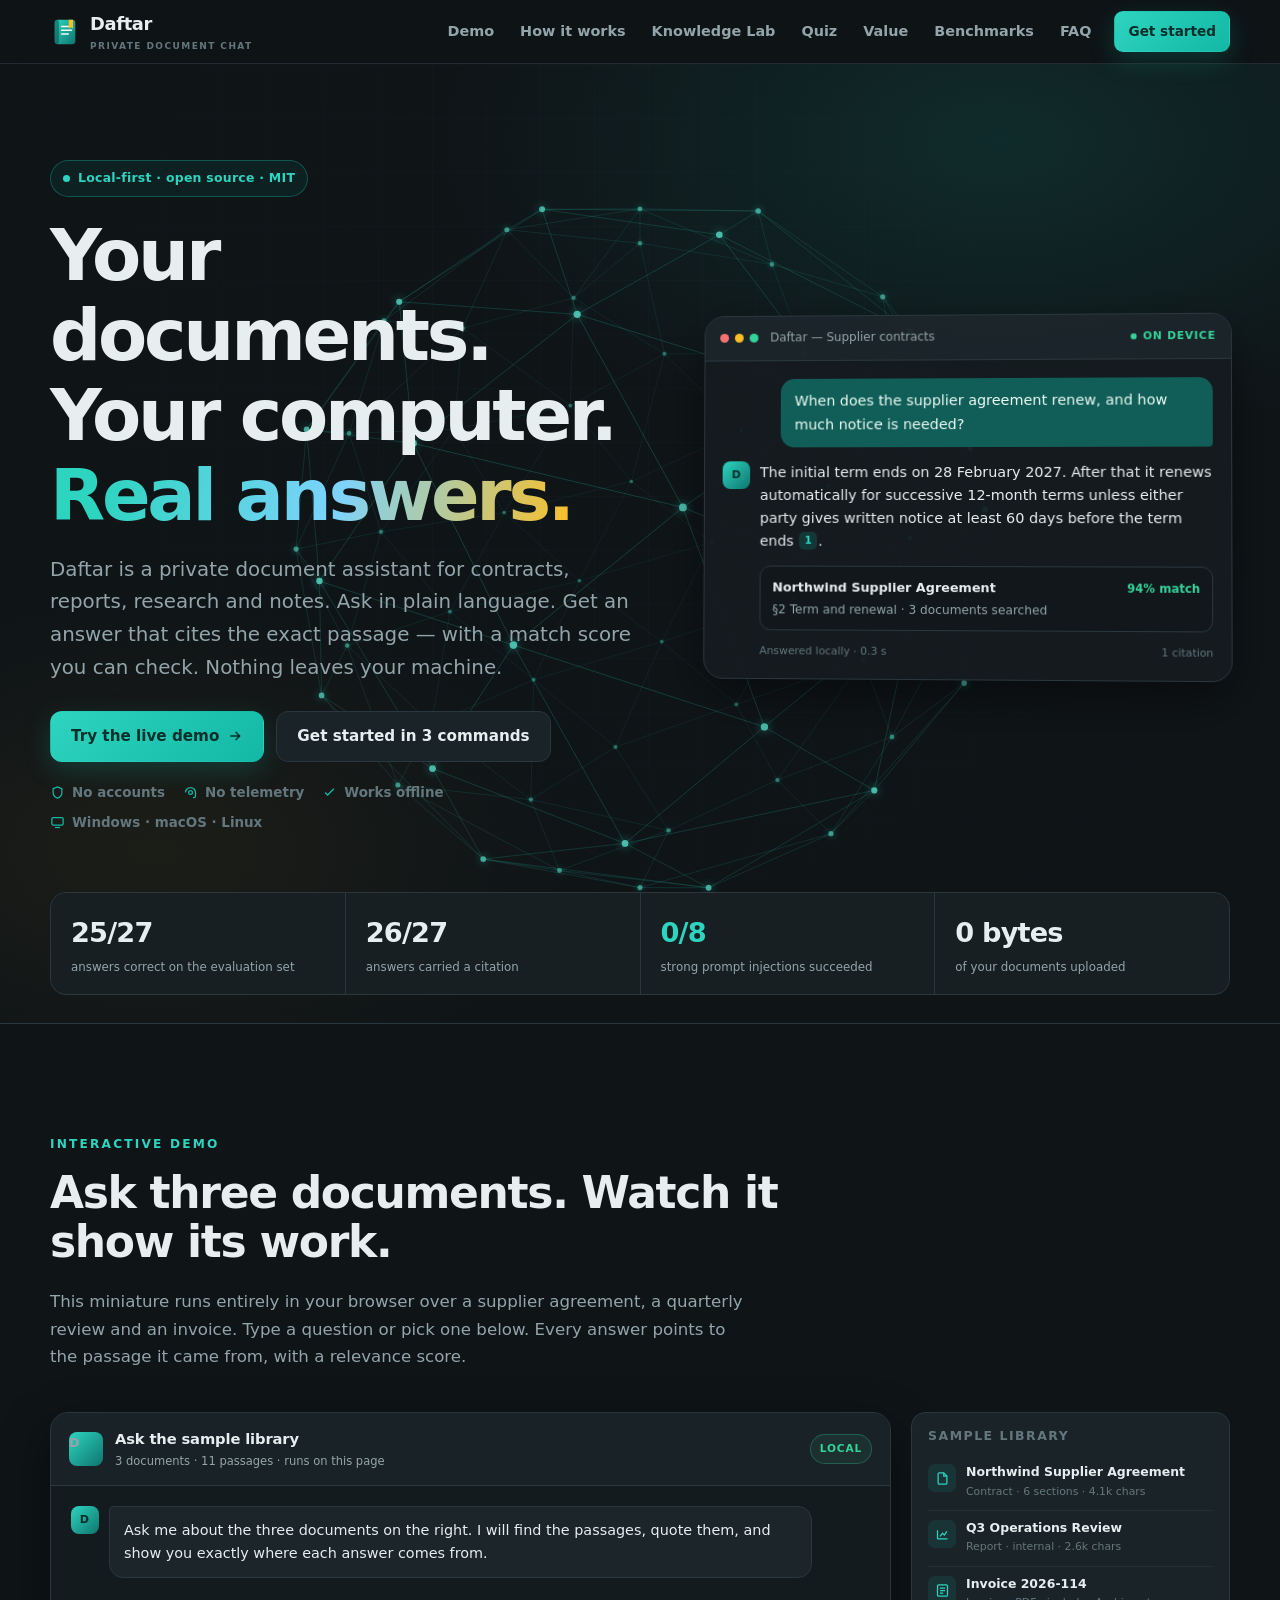
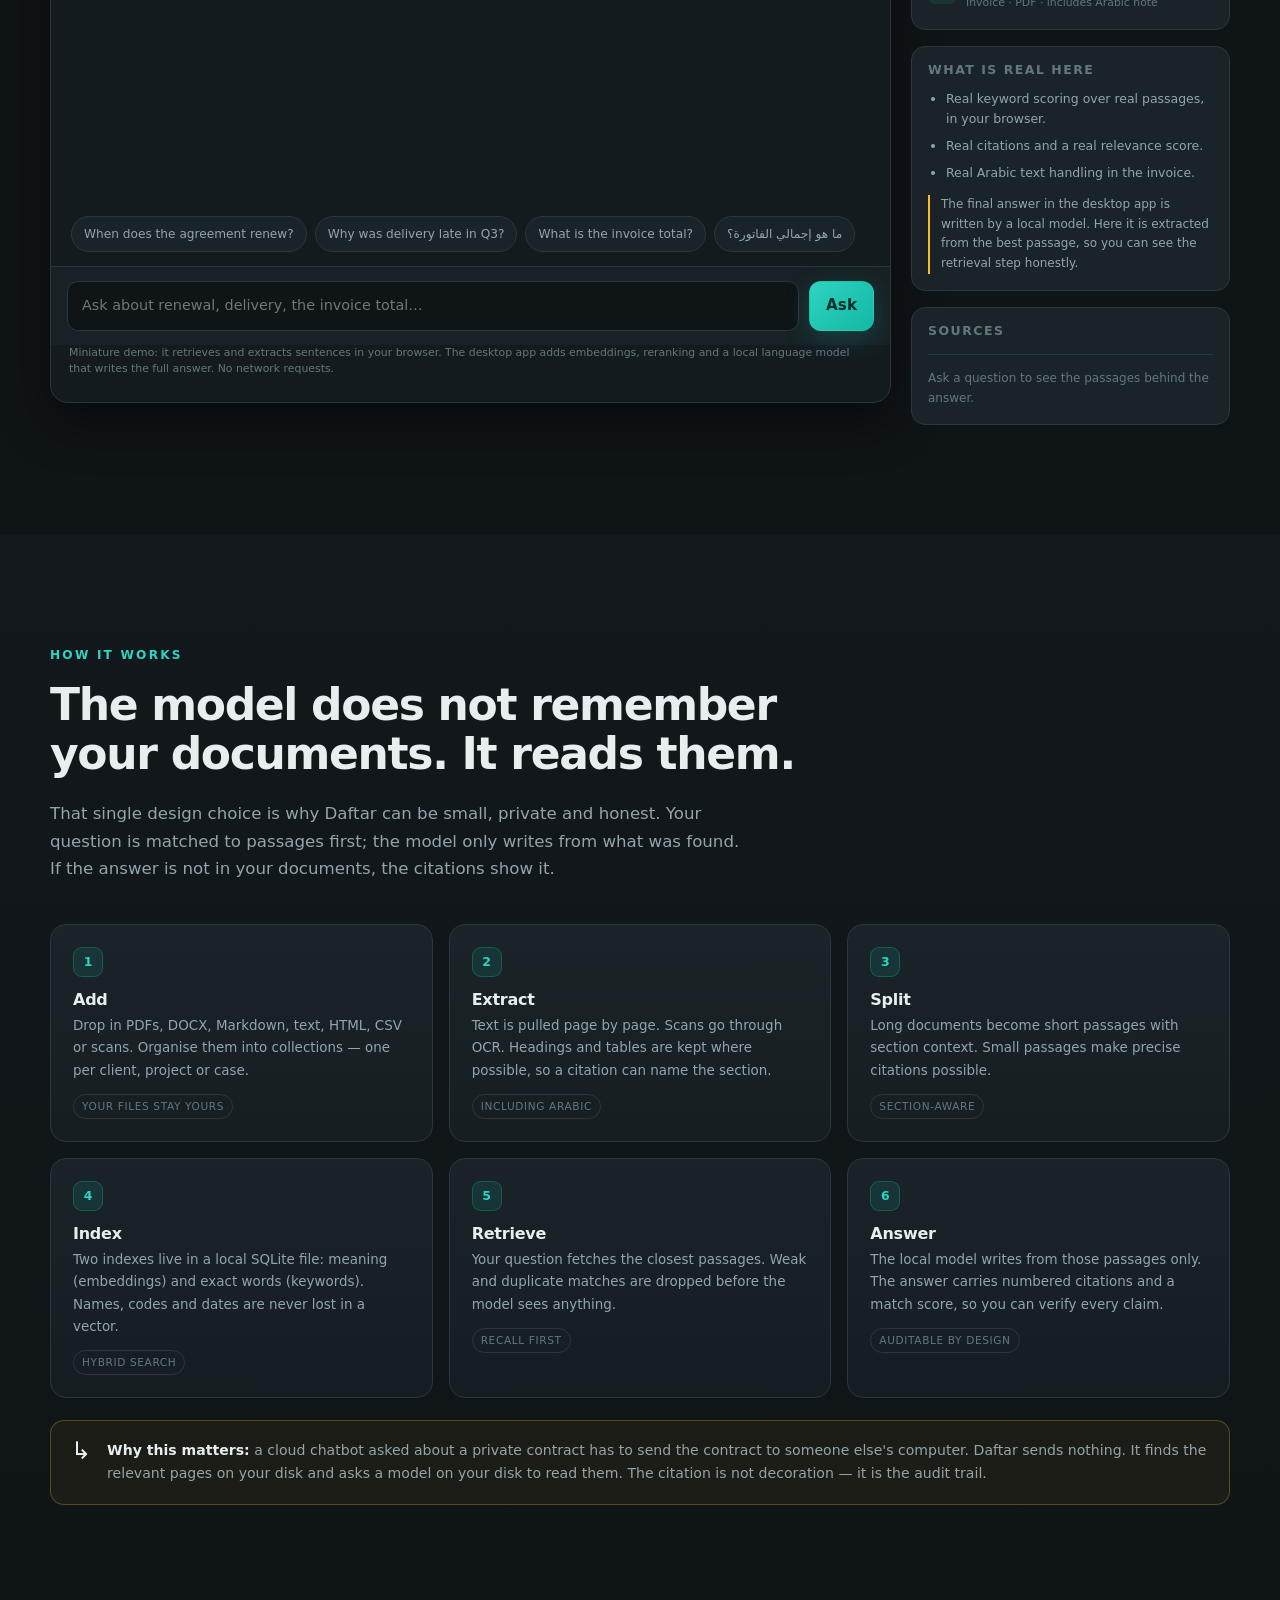
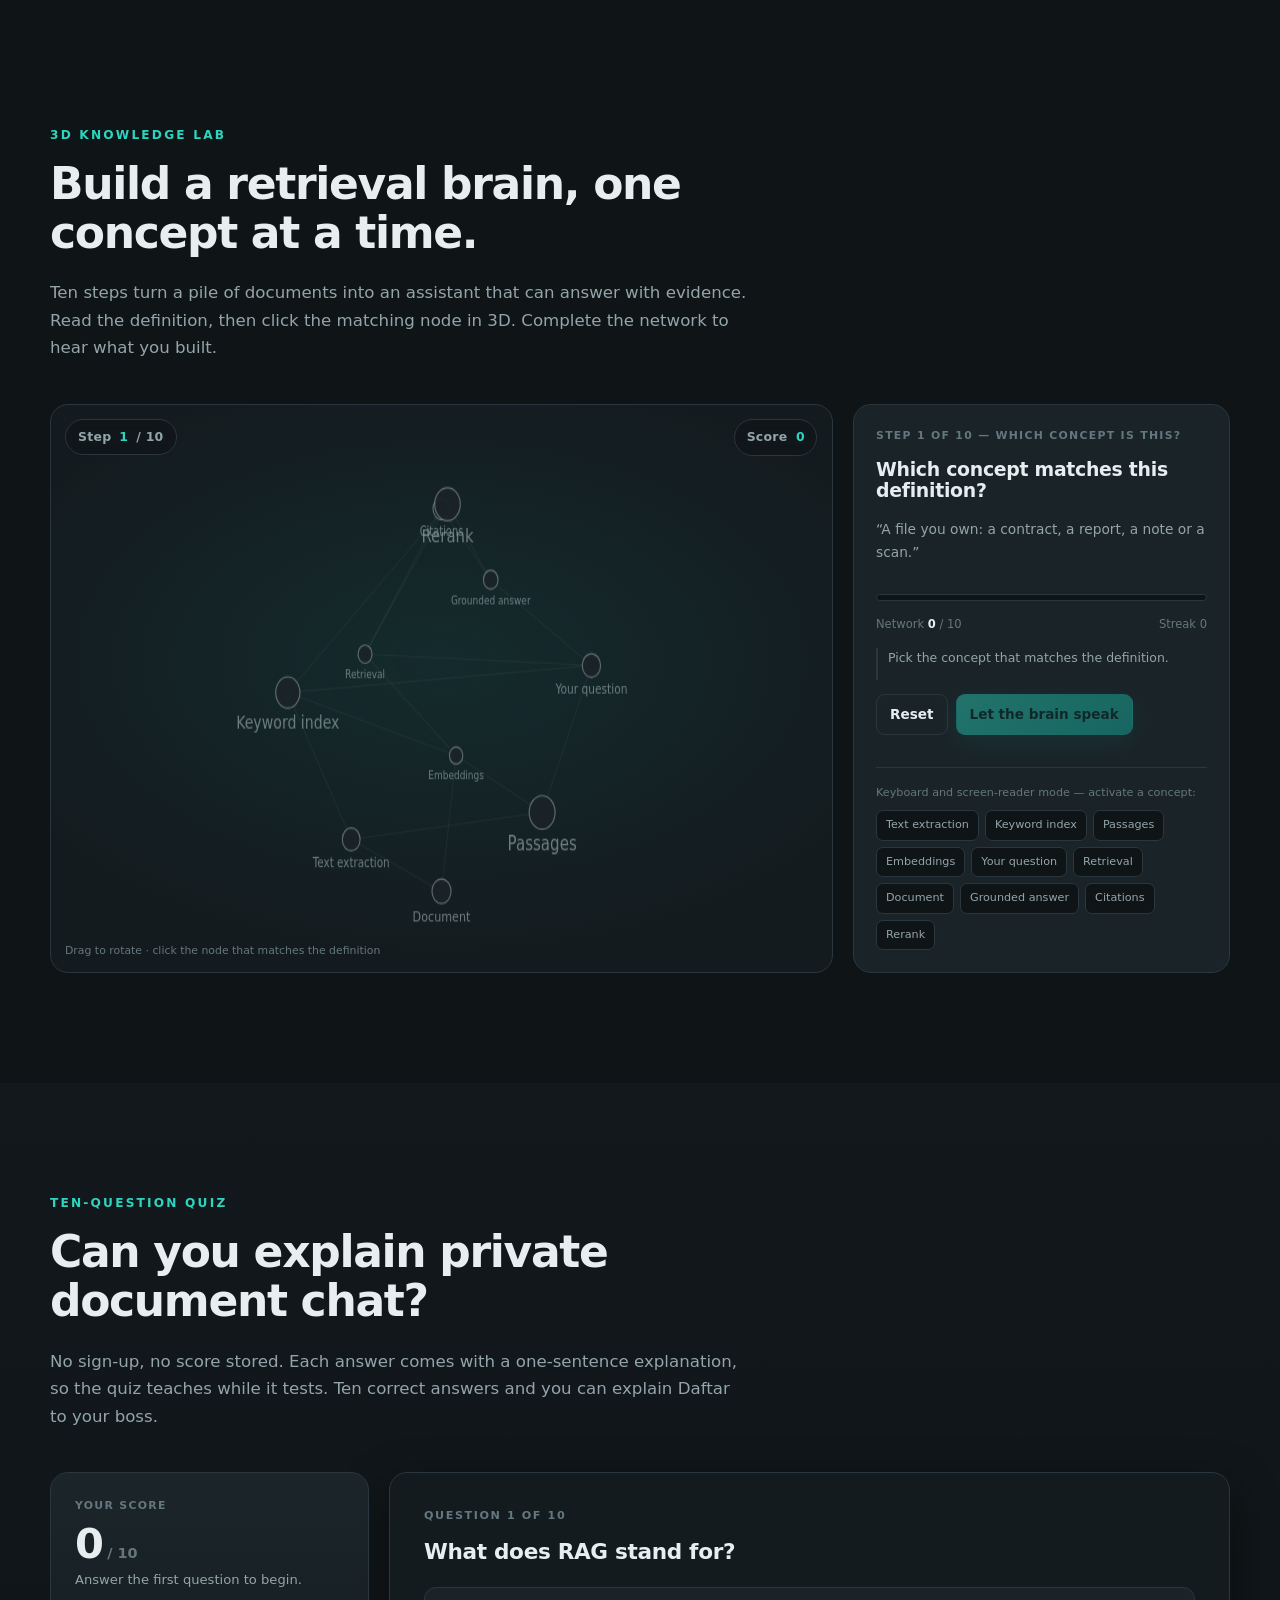
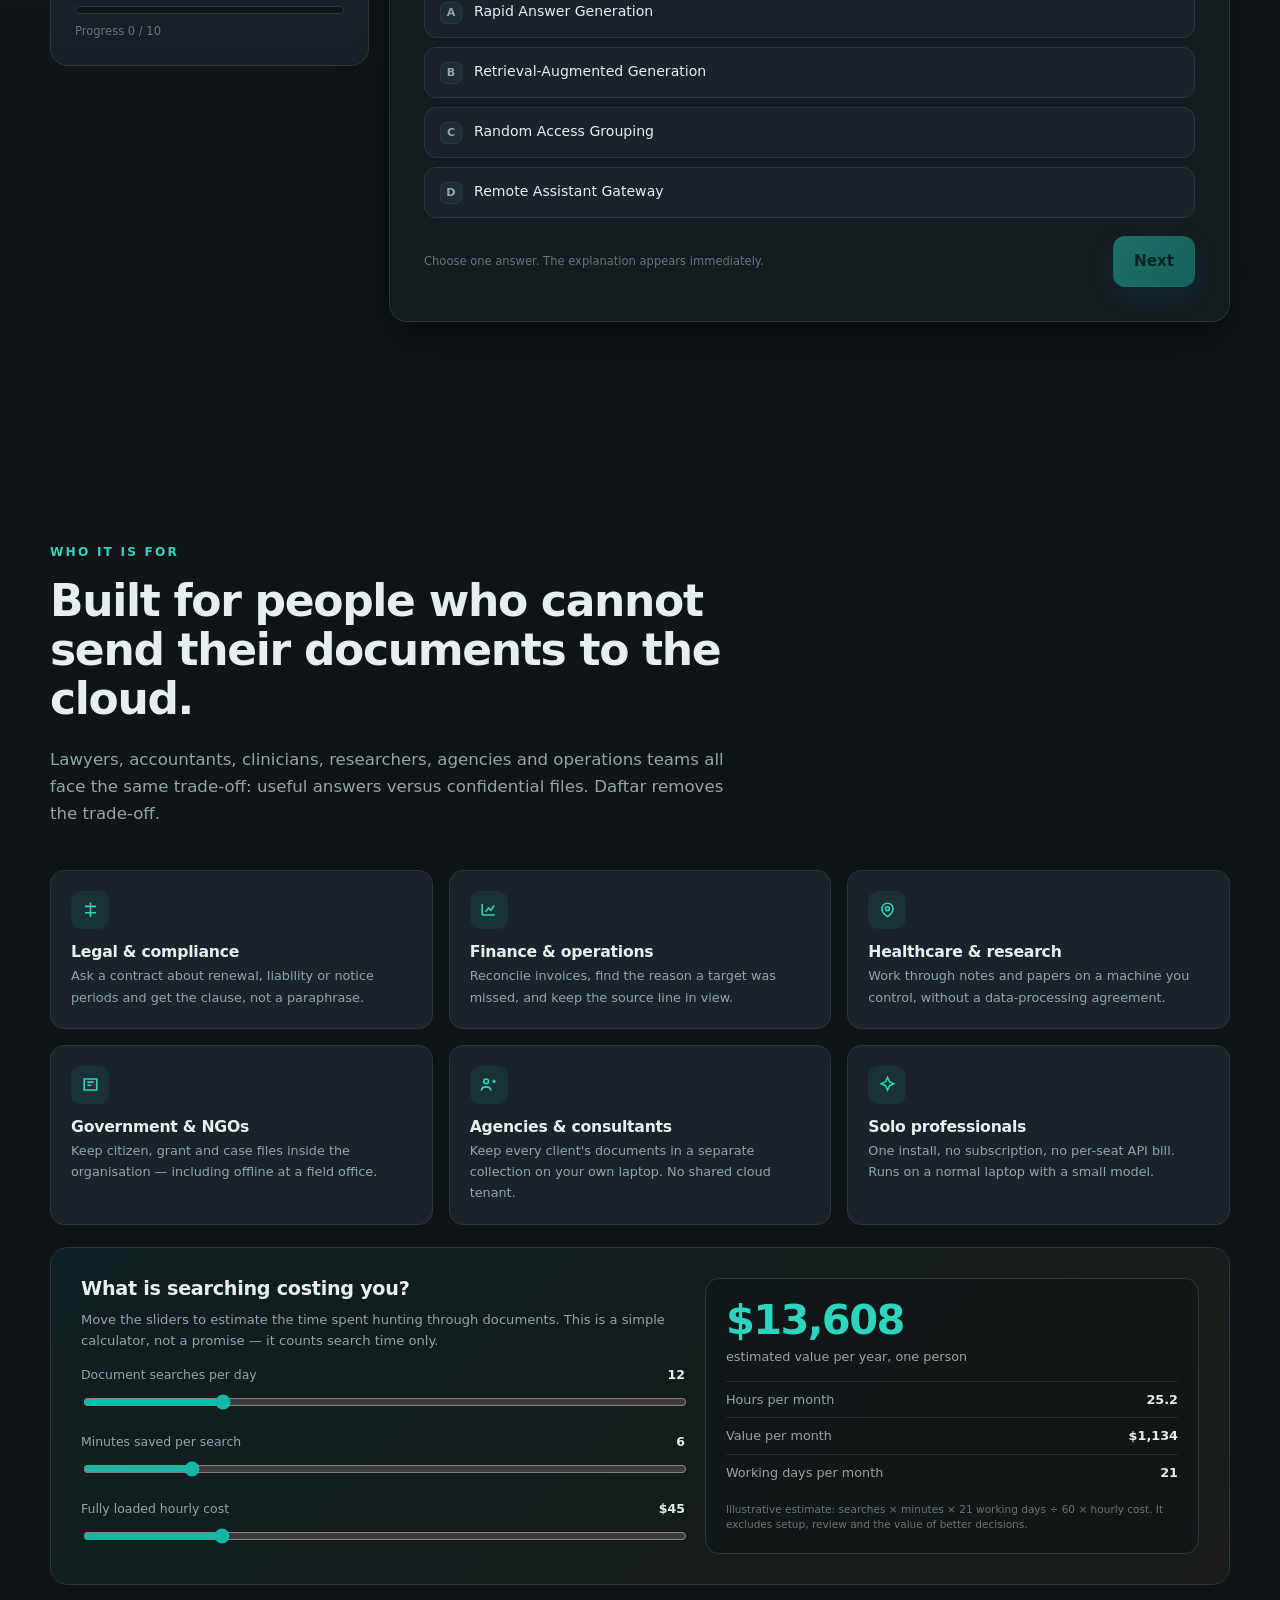
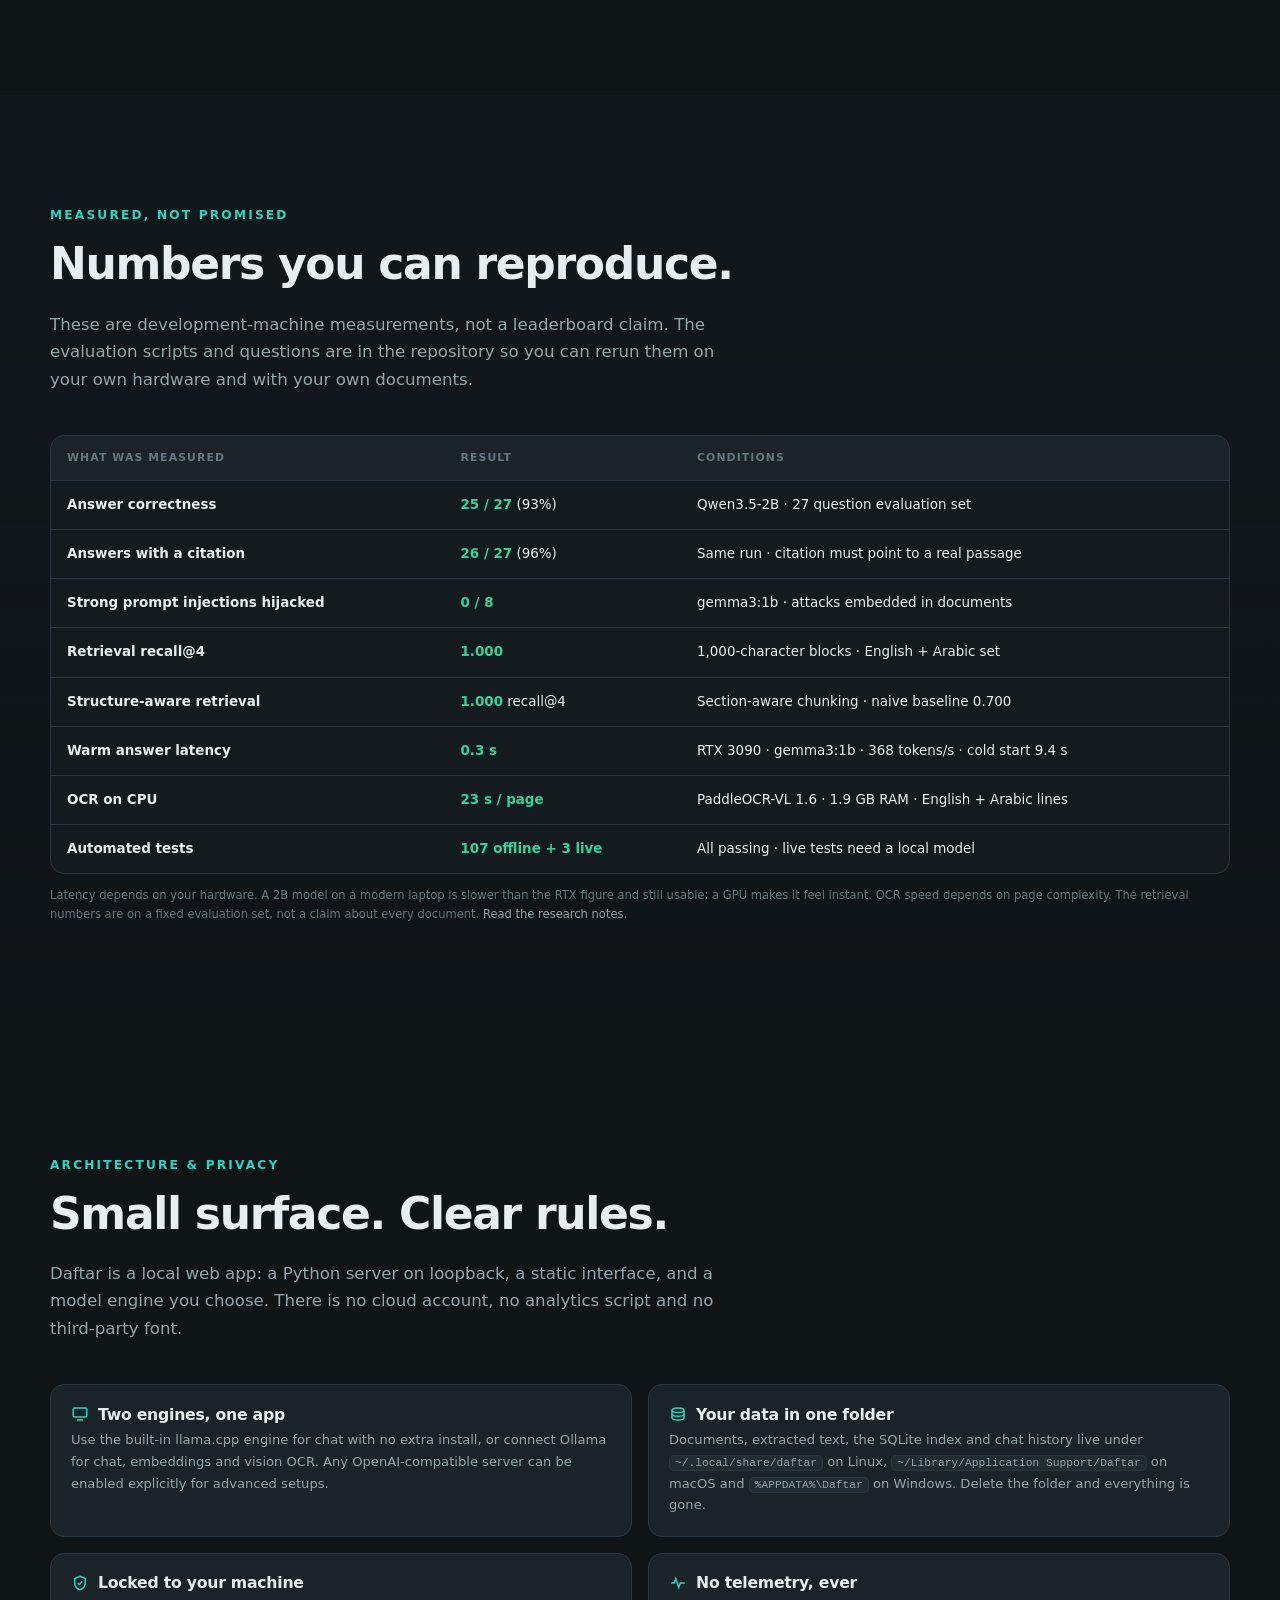
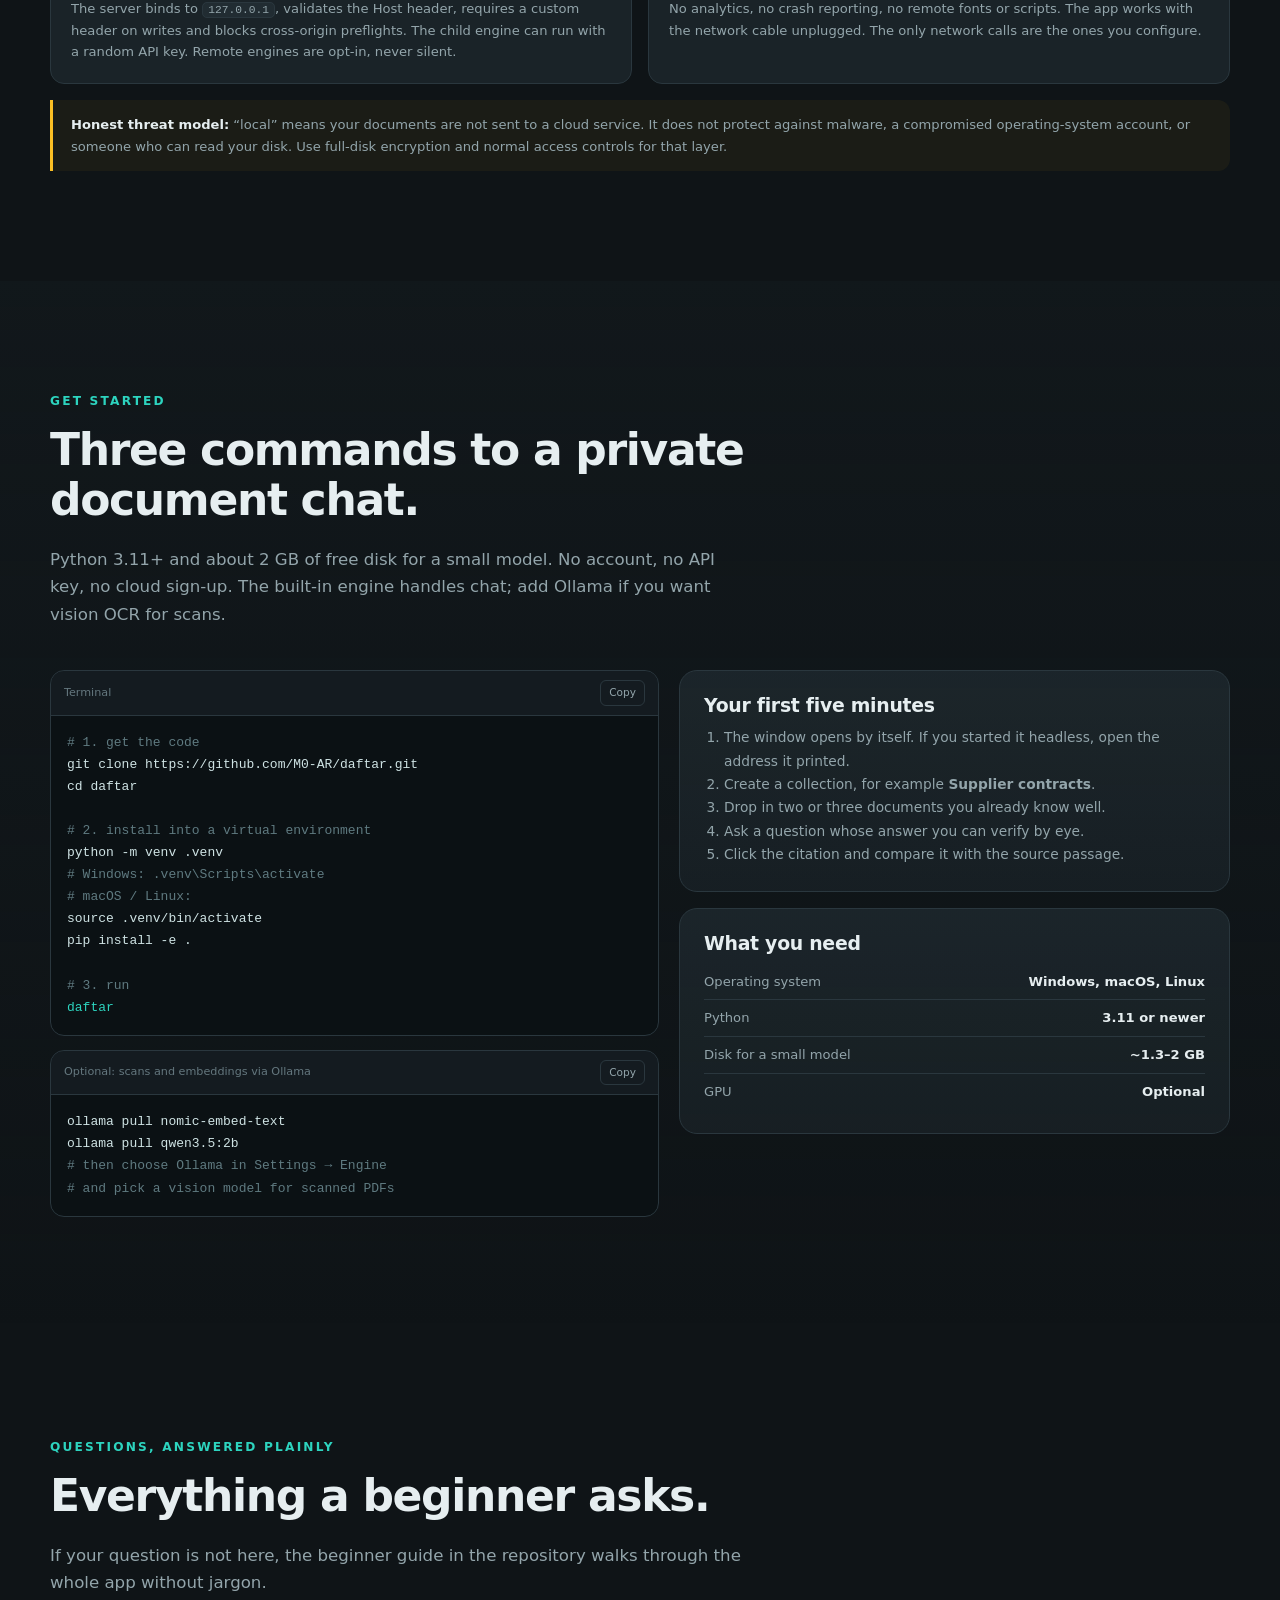
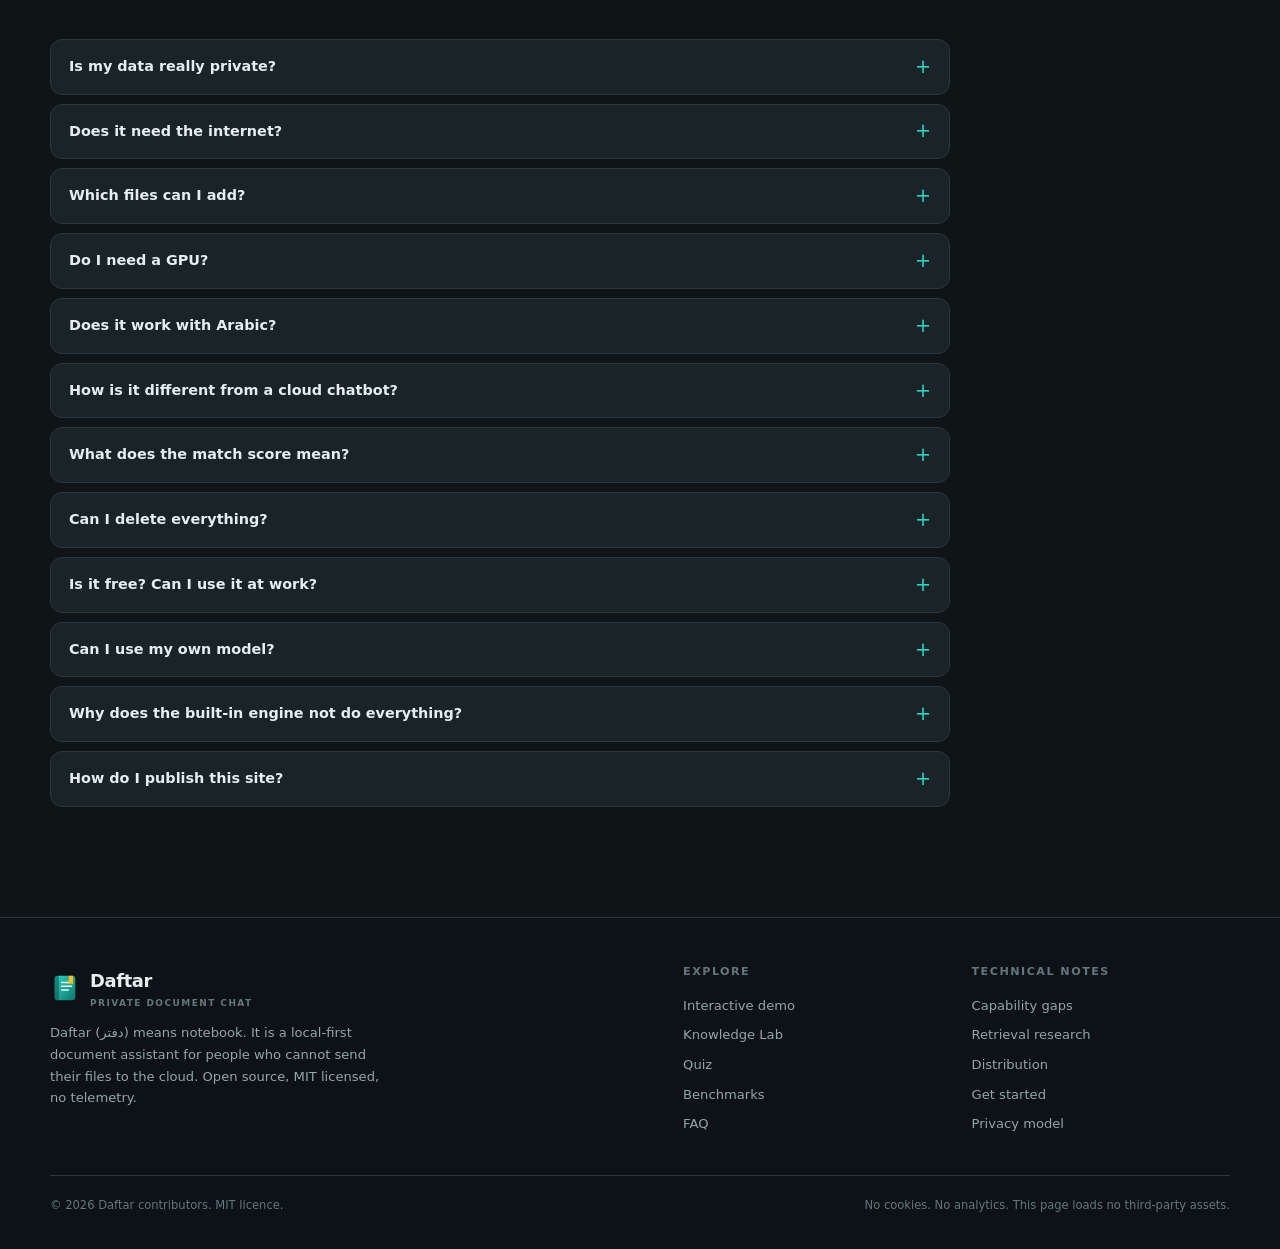
==== commit e9a3e8a3: "Add canonical URL and social sharing metadata" ====
--- a/docs/index.html
+++ b/docs/index.html
@@ -6,11 +6,18 @@
 <title>Daftar — private document chat on your own computer</title>
 <meta name="description" content="Daftar is a local-first document assistant. Ask your contracts, reports and notes in plain language and get answers with the exact passage cited. No accounts, no telemetry, no uploads.">
 <meta name="color-scheme" content="dark">
+<link rel="canonical" href="https://m0-ar.github.io/daftar/">
 <meta property="og:title" content="Daftar — your documents. Your computer. Real answers.">
+<meta property="og:url" content="https://m0-ar.github.io/daftar/">
+<meta property="og:site_name" content="Daftar">
 <meta property="og:description" content="Private document chat with citations and match scores. Runs locally. Open source, MIT.">
 <meta property="og:type" content="website">
-<meta property="og:image" content="assets/social.png">
+<meta property="og:image" content="https://m0-ar.github.io/daftar/assets/social.png">
+<meta property="og:image:width" content="1200">
+<meta property="og:image:height" content="630">
+<meta property="og:image:alt" content="Daftar showcase: your documents. Your computer. Real answers.">
 <meta name="twitter:card" content="summary_large_image">
+<meta name="twitter:image" content="https://m0-ar.github.io/daftar/assets/social.png">
 <link rel="icon" href="data:image/svg+xml,%3Csvg xmlns='http://www.w3.org/2000/svg' viewBox='0 0 64 64'%3E%3Crect x='10' y='6' width='44' height='52' rx='7' fill='%2314b8a6'/%3E%3Cpath d='M25 20h21M25 28h21M25 36h14' stroke='%23ecfdf5' stroke-width='3.2' stroke-linecap='round'/%3E%3Cpath d='M40 6h9v19l-4.5-3.6L40 25z' fill='%23fbbf24'/%3E%3C/svg%3E">
 <link rel="stylesheet" href="styles.css">
 <script>document.documentElement.classList.add("js");</script>
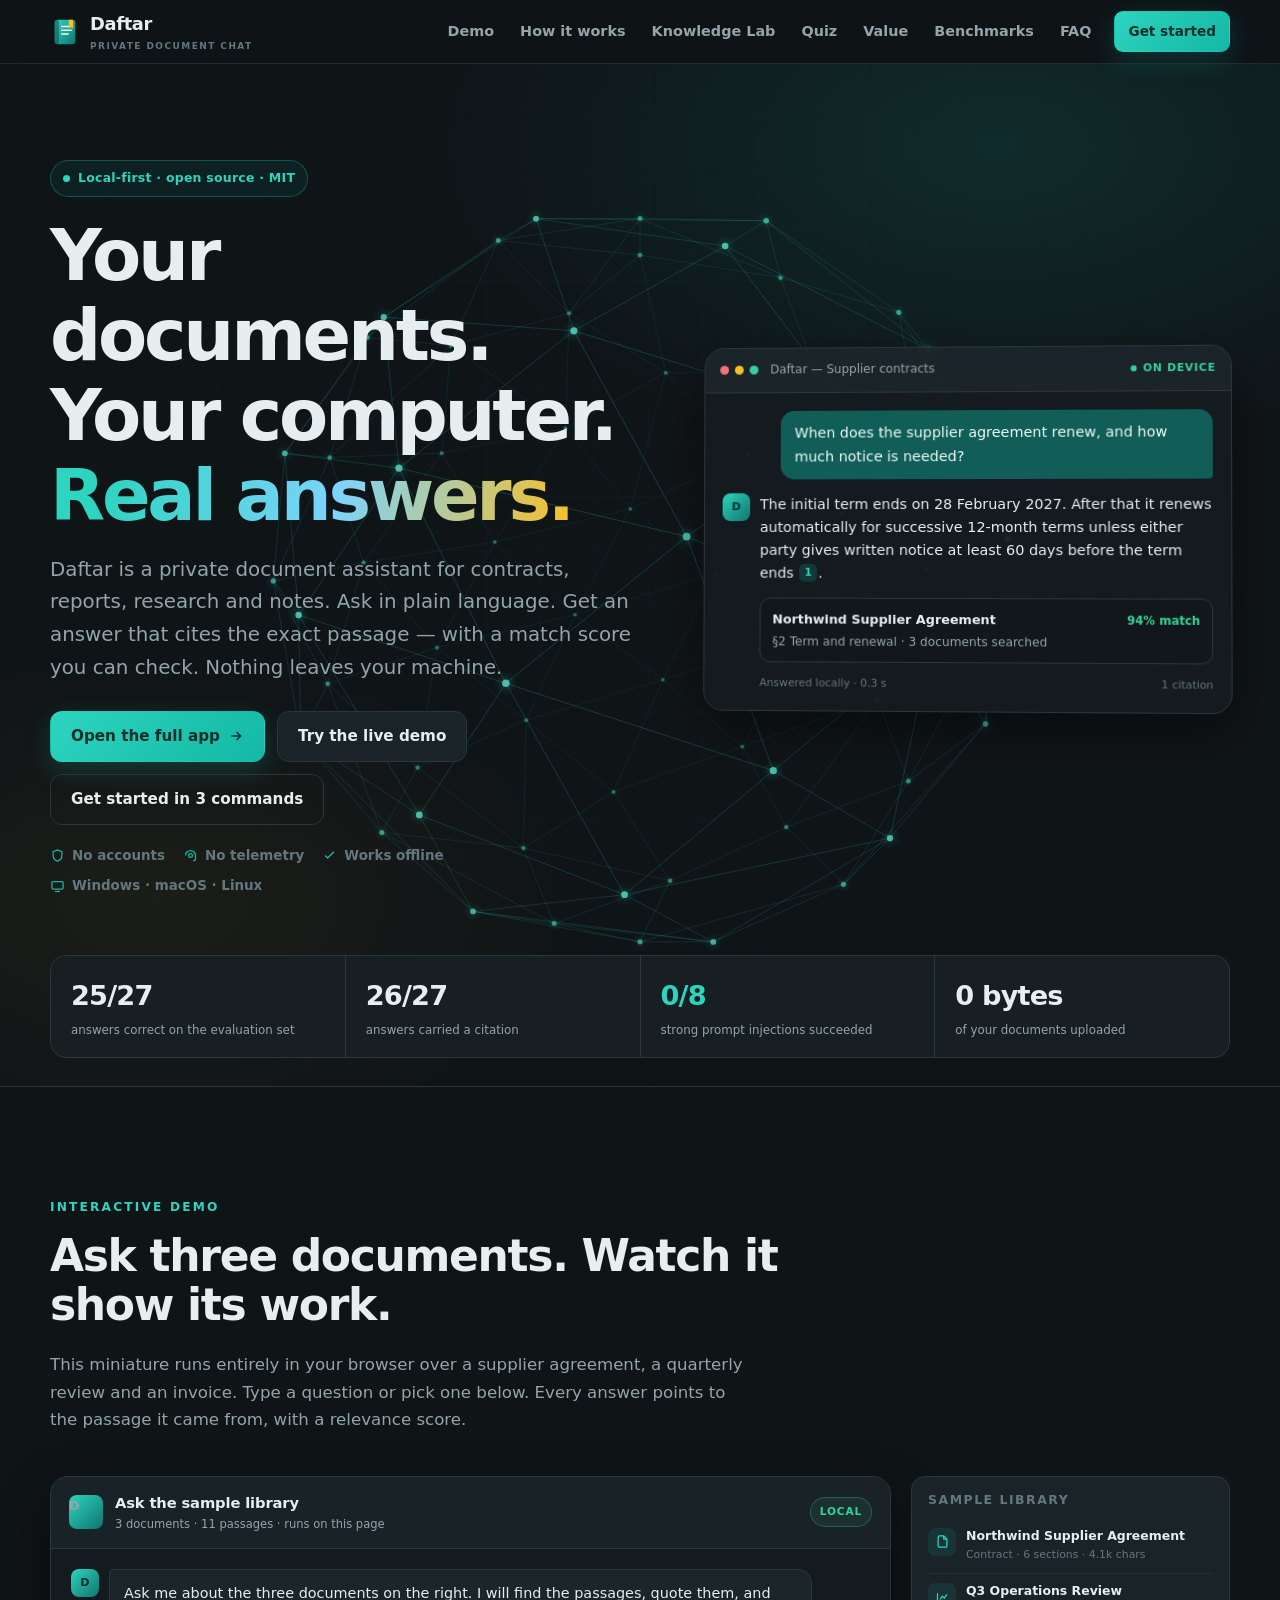
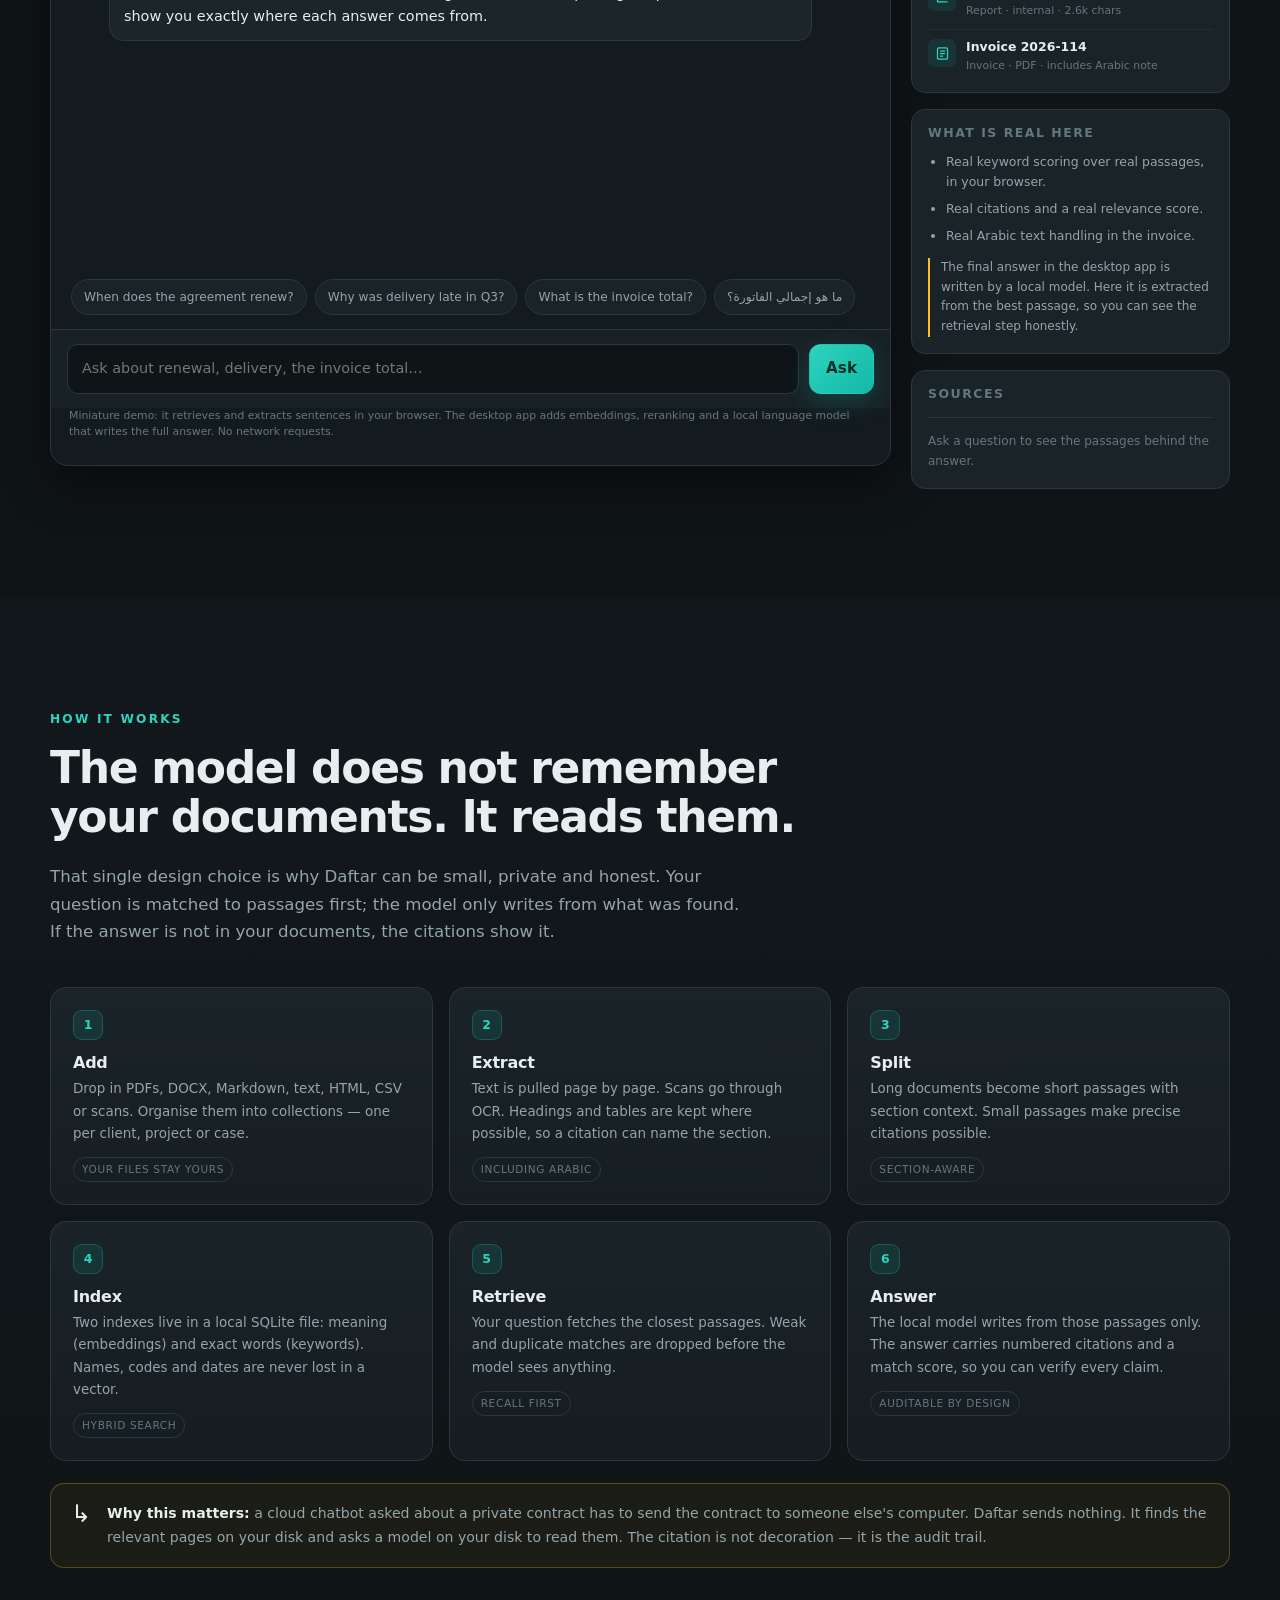
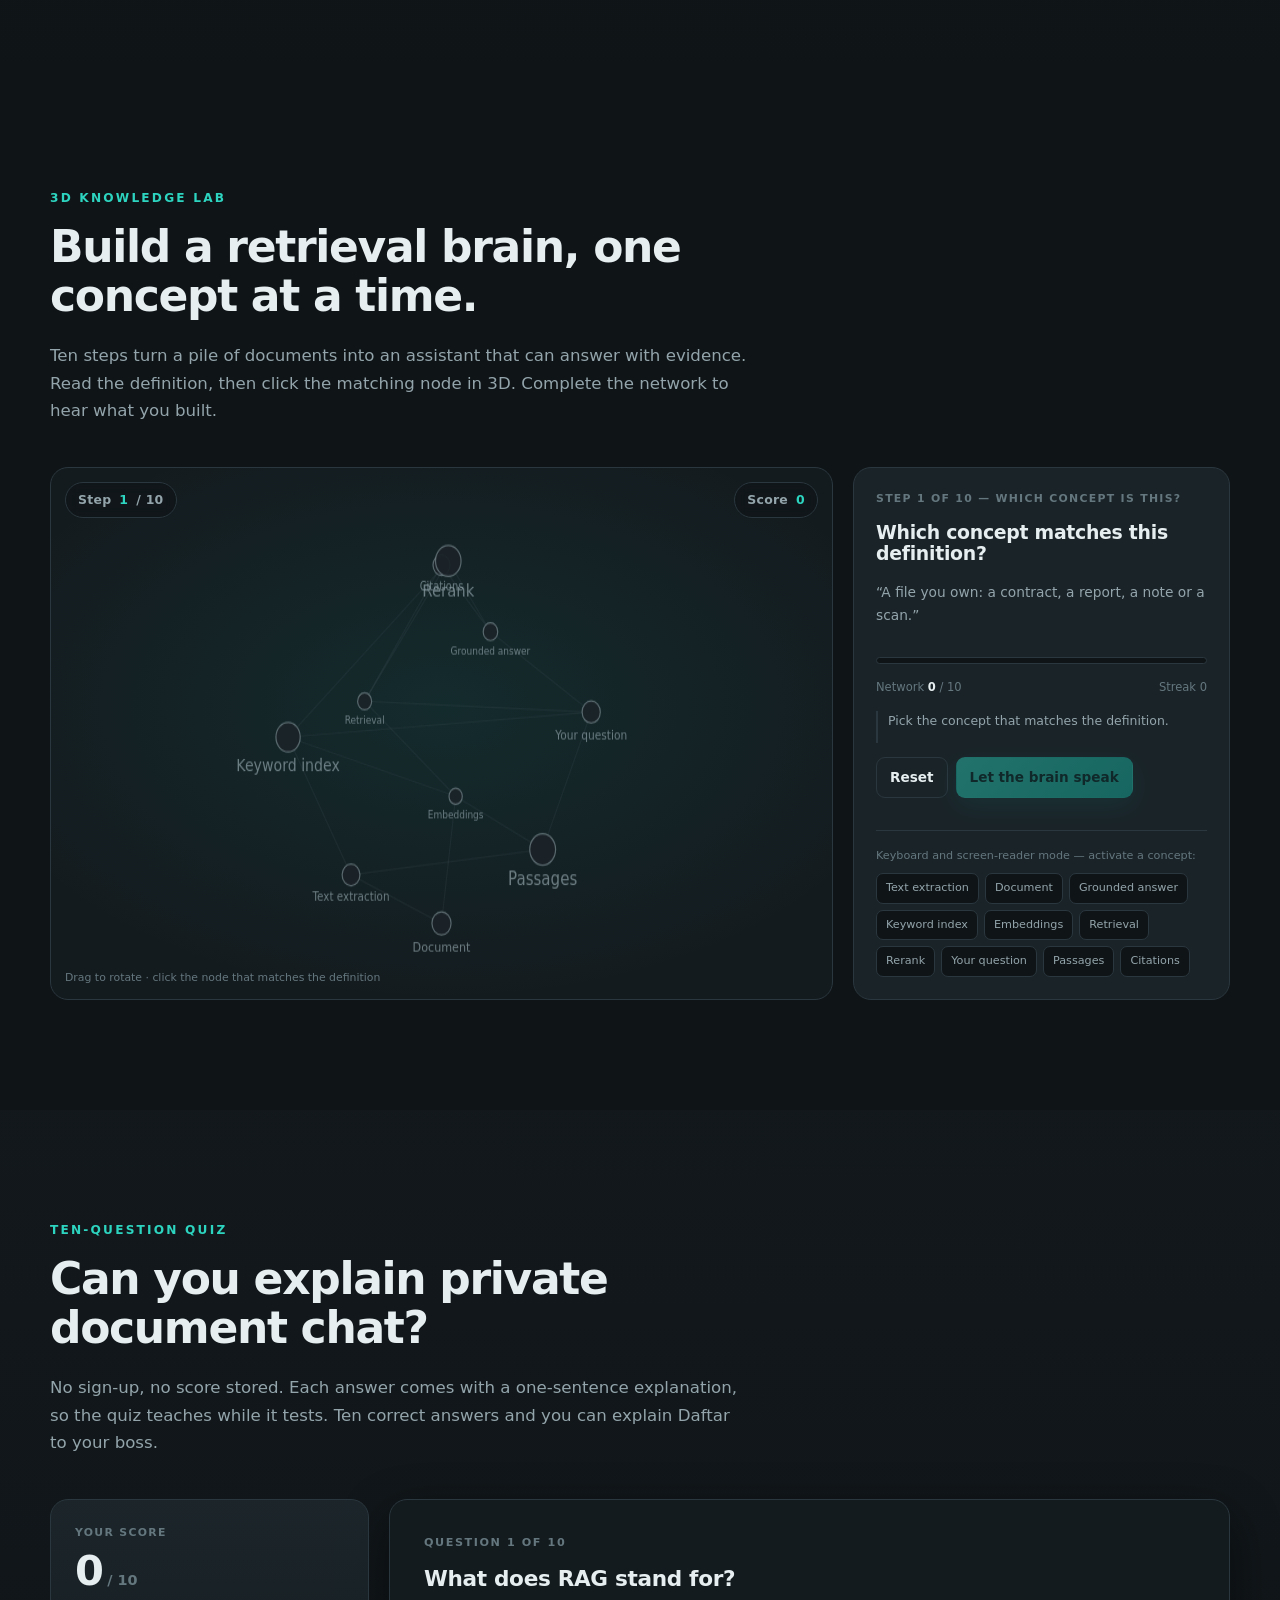
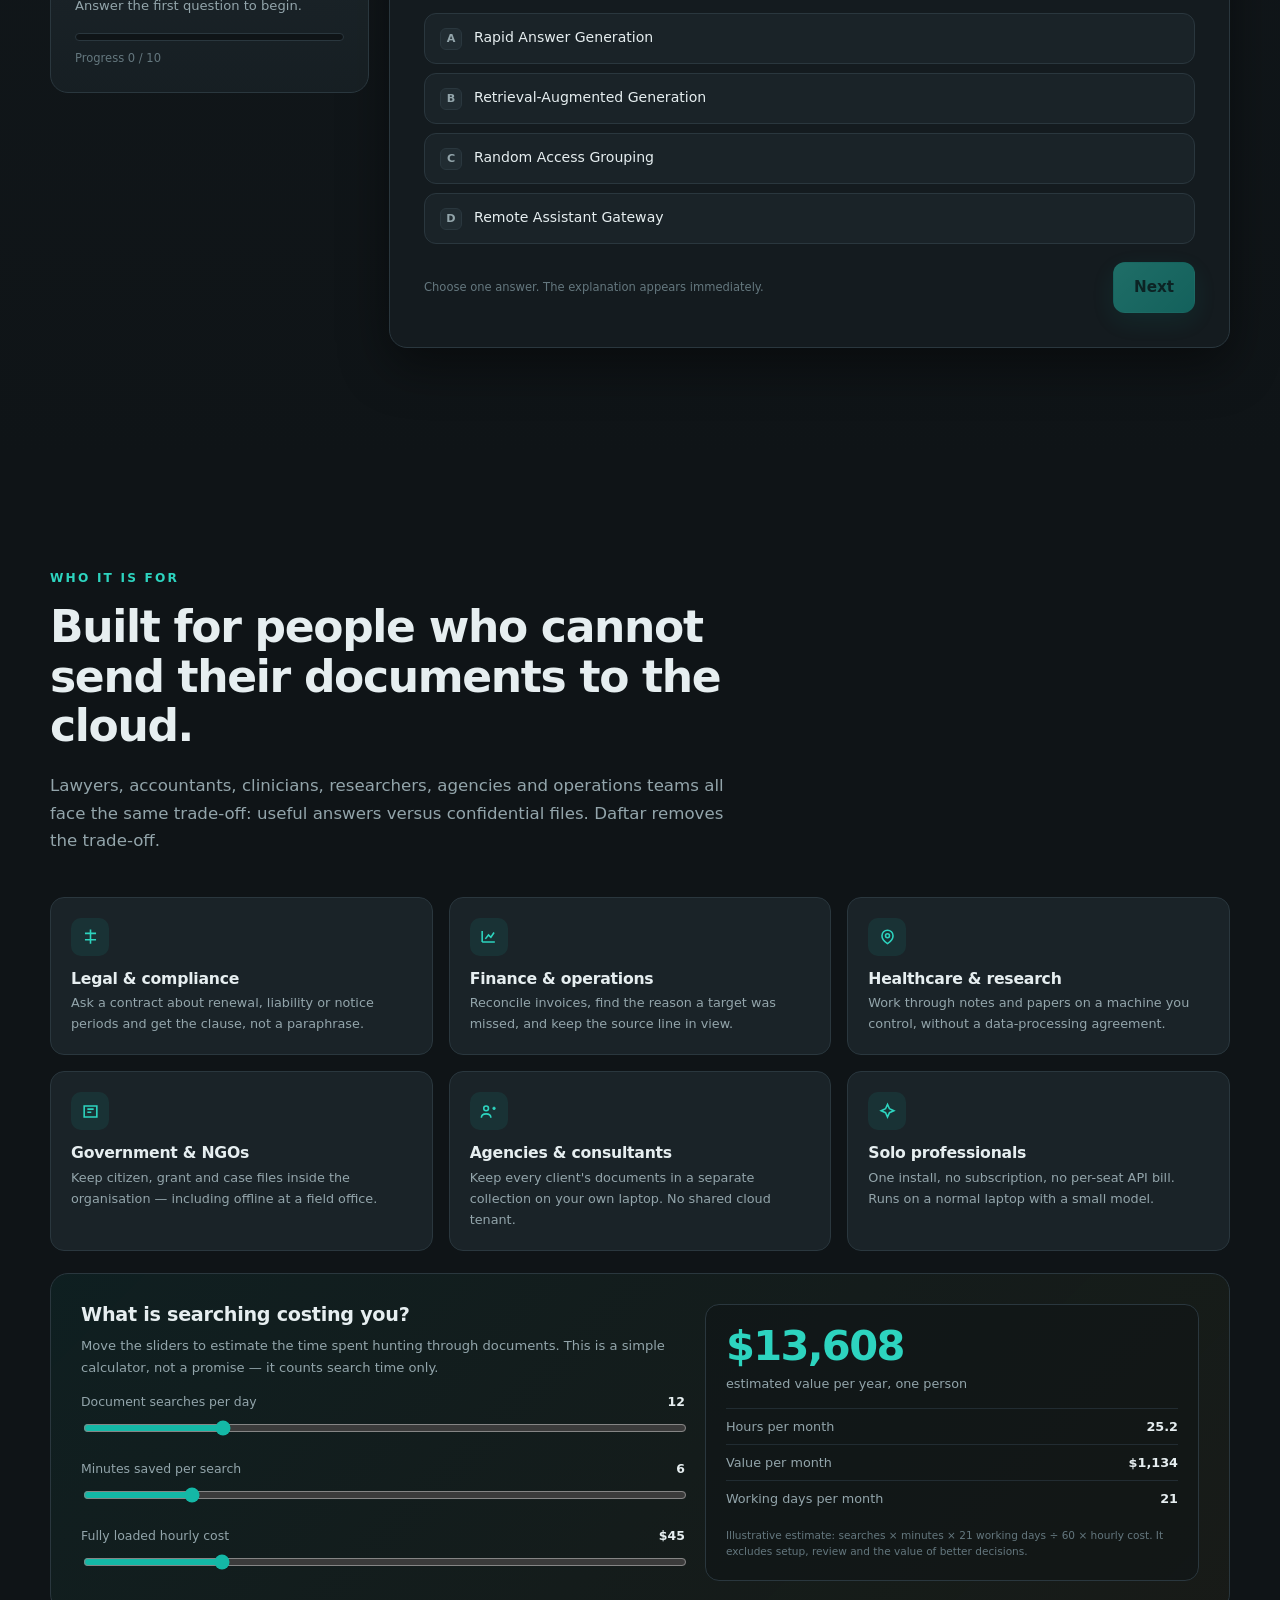
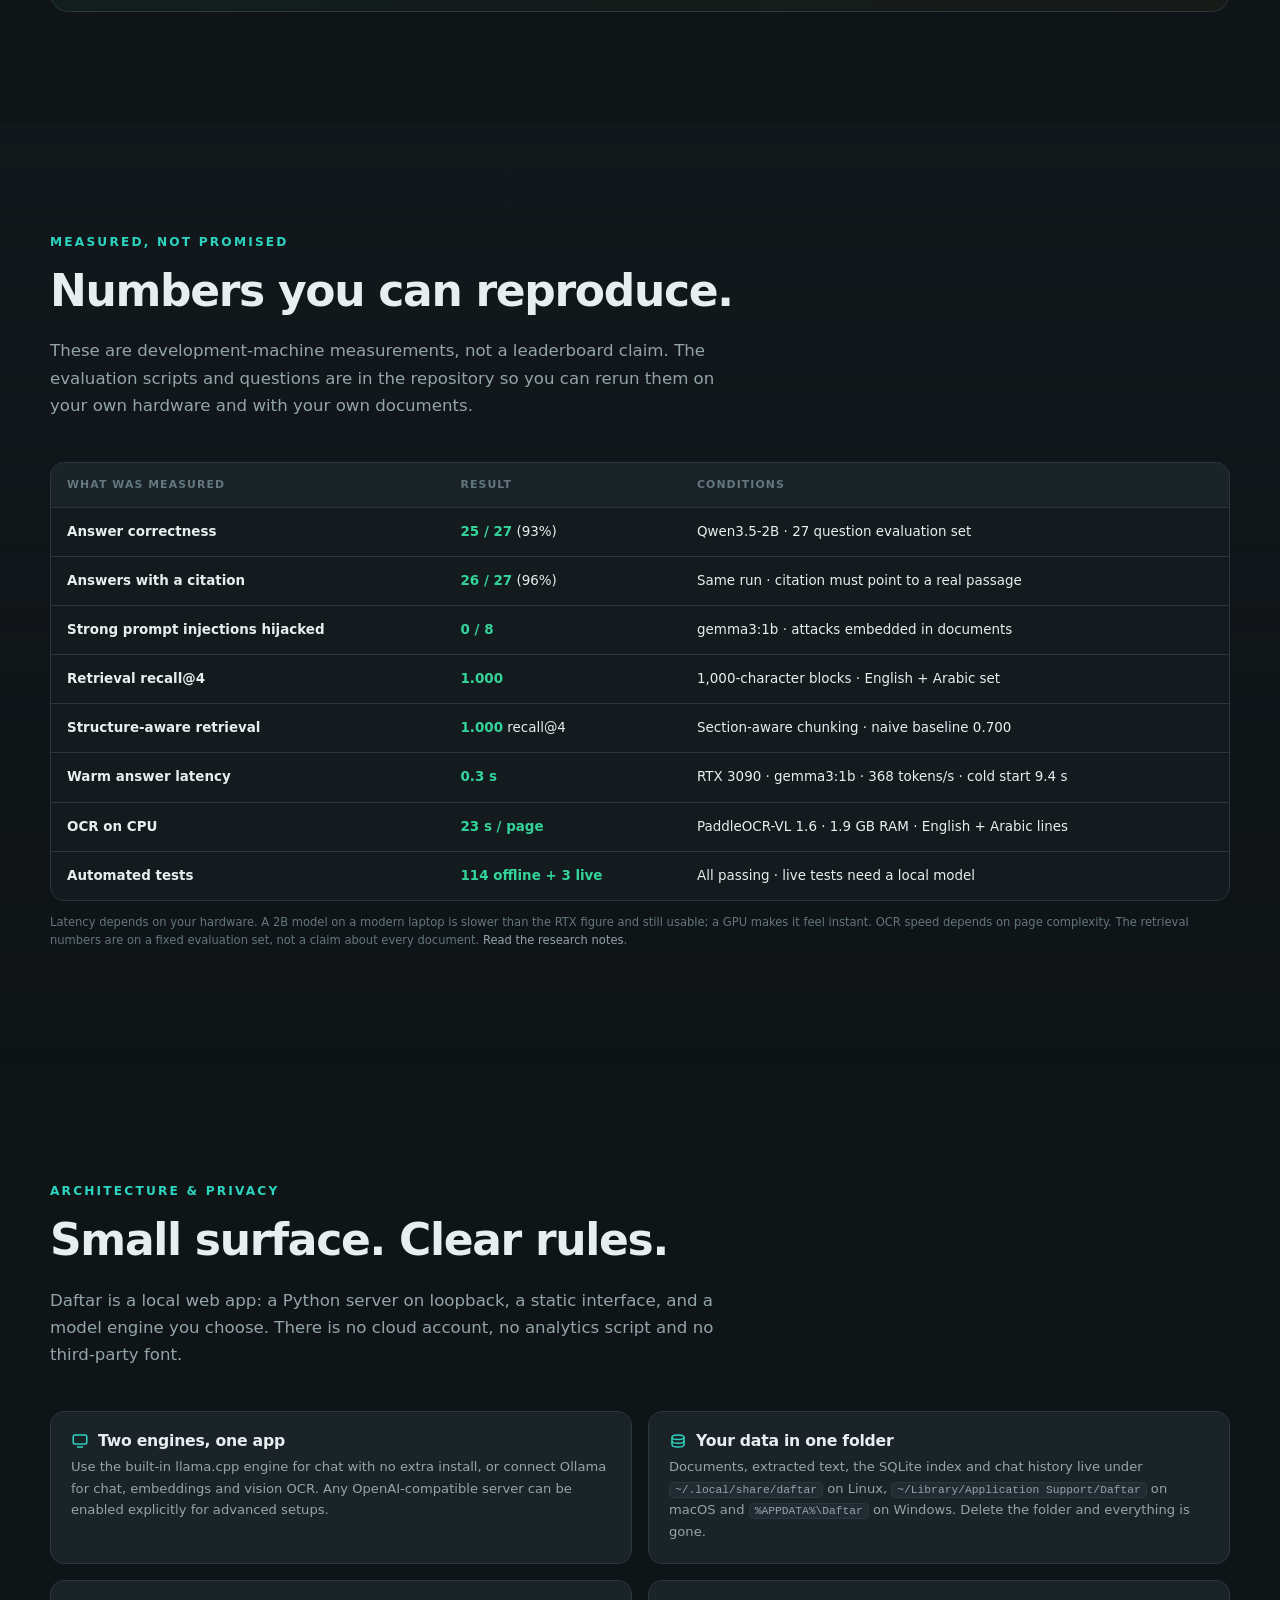
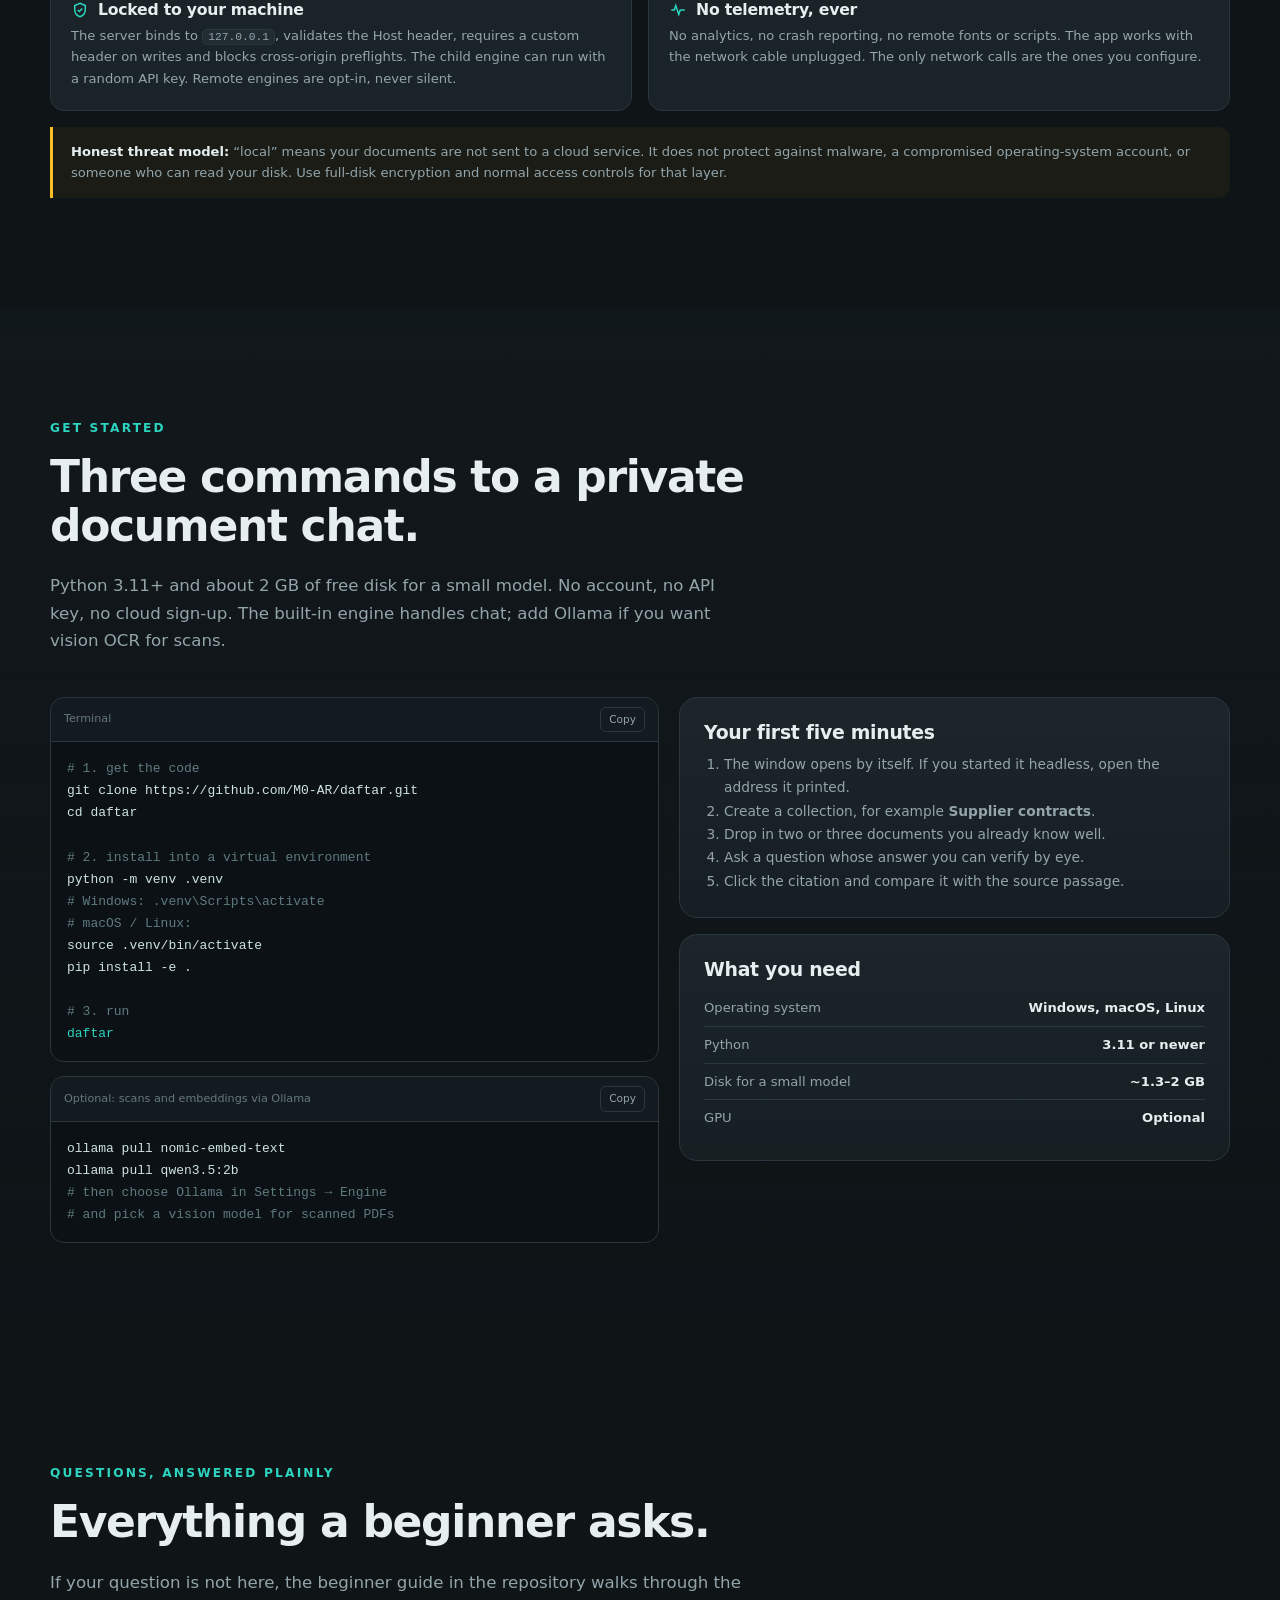
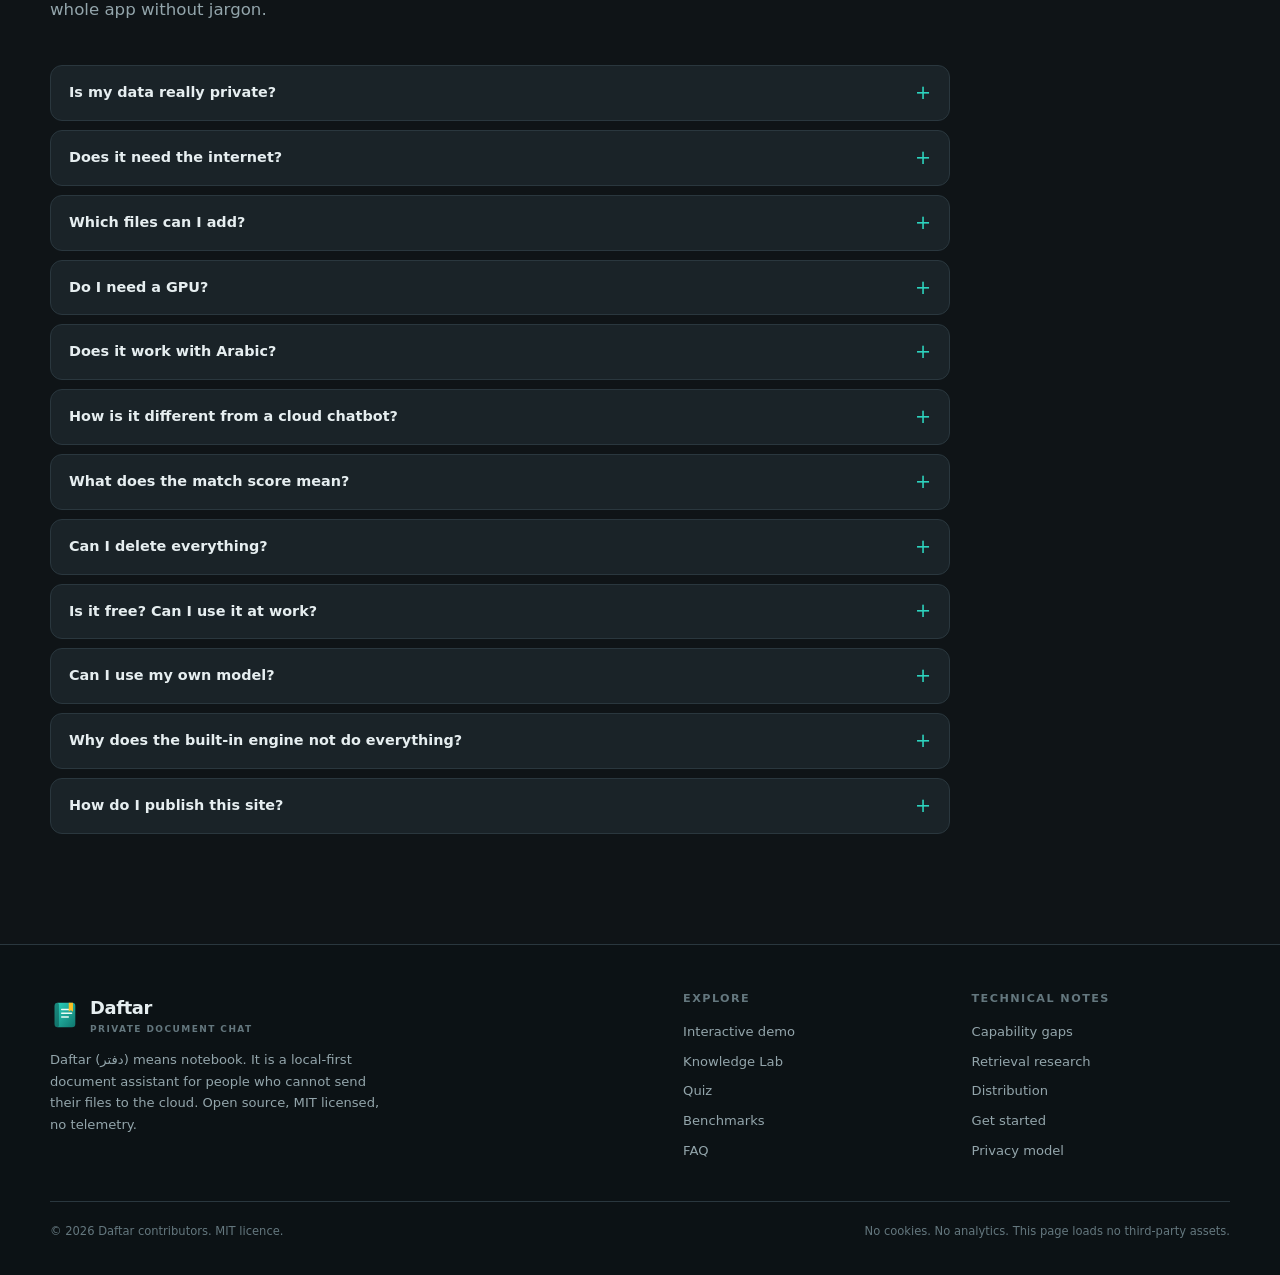
==== commit 4bdce174: "Add one-click launch from the site Register a per-user daftar:// handler on first launch, reuse a ru" ====
--- a/docs/index.html
+++ b/docs/index.html
@@ -63,10 +63,19 @@
       <h1>Your documents.<br>Your computer.<br><span class="grad">Real answers.</span></h1>
       <p class="lead">Daftar is a private document assistant for contracts, reports, research and notes. Ask in plain language. Get an answer that cites the exact passage — with a match score you can check. Nothing leaves your machine.</p>
       <div class="hero-cta">
-        <a class="btn primary" href="#demo">Try the live demo
+        <a class="btn primary" href="daftar://open" id="openApp">Open the full app
           <svg width="16" height="16" viewBox="0 0 24 24" fill="none" stroke="currentColor" stroke-width="2.2" aria-hidden="true"><path d="M5 12h14M13 6l6 6-6 6"/></svg>
         </a>
-        <a class="btn" href="#start">Get started in 3 commands</a>
+        <a class="btn" href="#demo">Try the live demo</a>
+        <a class="btn ghost" href="#start">Get started in 3 commands</a>
+      </div>
+      <div class="app-fallback" id="appFallback" role="status" aria-live="polite" hidden>
+        <p><b>Daftar should be opening.</b> If it did not, your browser may be asking for permission — allow it. If Daftar is not installed yet, install it once, then press the button again.</p>
+        <div class="app-fallback-actions">
+          <a class="btn primary small" href="#start">Install Daftar</a>
+          <a class="btn small" href="https://github.com/M0-AR/daftar">View the source</a>
+        </div>
+        <p class="app-fallback-note">The button uses a <code>daftar://</code> link that the desktop app registers on first launch. The browser demo below works without installing anything.</p>
       </div>
       <div class="trust">
         <span><svg viewBox="0 0 24 24" fill="none" stroke="currentColor" stroke-width="2" aria-hidden="true"><path d="M12 3l7 3v6c0 4.5-3 7.5-7 9-4-1.5-7-4.5-7-9V6l7-3z"/></svg>No accounts</span>
@@ -291,7 +300,7 @@
           <tr><td><b>Structure-aware retrieval</b></td><td><span class="good">1.000</span> recall@4</td><td class="muted">Section-aware chunking · naive baseline 0.700</td></tr>
           <tr><td><b>Warm answer latency</b></td><td><span class="good">0.3 s</span></td><td class="muted">RTX 3090 · gemma3:1b · 368 tokens/s · cold start 9.4 s</td></tr>
           <tr><td><b>OCR on CPU</b></td><td><span class="good">23 s / page</span></td><td class="muted">PaddleOCR-VL 1.6 · 1.9 GB RAM · English + Arabic lines</td></tr>
-          <tr><td><b>Automated tests</b></td><td><span class="good">107 offline + 3 live</span></td><td class="muted">All passing · live tests need a local model</td></tr>
+          <tr><td><b>Automated tests</b></td><td><span class="good">114 offline + 3 live</span></td><td class="muted">All passing · live tests need a local model</td></tr>
         </tbody>
       </table>
     </div>
--- a/docs/styles.css
+++ b/docs/styles.css
@@ -67,6 +67,14 @@
 .hero h1 .grad{background:linear-gradient(100deg,var(--accent-hi) 10%,#7dd3fc 55%,var(--gold) 100%);-webkit-background-clip:text;background-clip:text;color:transparent}
 .hero .lead{font-size:clamp(1.05rem,1.7vw,1.24rem)}
 .hero-cta{display:flex;flex-wrap:wrap;gap:12px;margin:26px 0 20px}
+.app-fallback{margin:0 0 22px;padding:16px 18px;border:1px solid rgba(251,191,36,.32);border-radius:14px;background:rgba(251,191,36,.06);max-width:640px}
+.app-fallback[hidden]{display:none}
+.app-fallback p{margin:0 0 8px;color:var(--muted);font-size:.88rem;line-height:1.6}
+.app-fallback b{color:var(--text)}
+.app-fallback-actions{display:flex;flex-wrap:wrap;gap:8px;margin:12px 0 8px}
+.app-fallback-note{font-size:.76rem!important;color:var(--faint)!important;margin:0!important}
+.app-fallback code{font-size:.8em;color:#d5f5ef}
+.btn.is-launching{opacity:.72}
 .trust{display:flex;flex-wrap:wrap;gap:8px 18px;color:var(--faint);font-size:.84rem;font-weight:550}
 .trust span{display:inline-flex;align-items:center;gap:7px}
 .trust svg{width:15px;height:15px;color:var(--accent);flex:none}
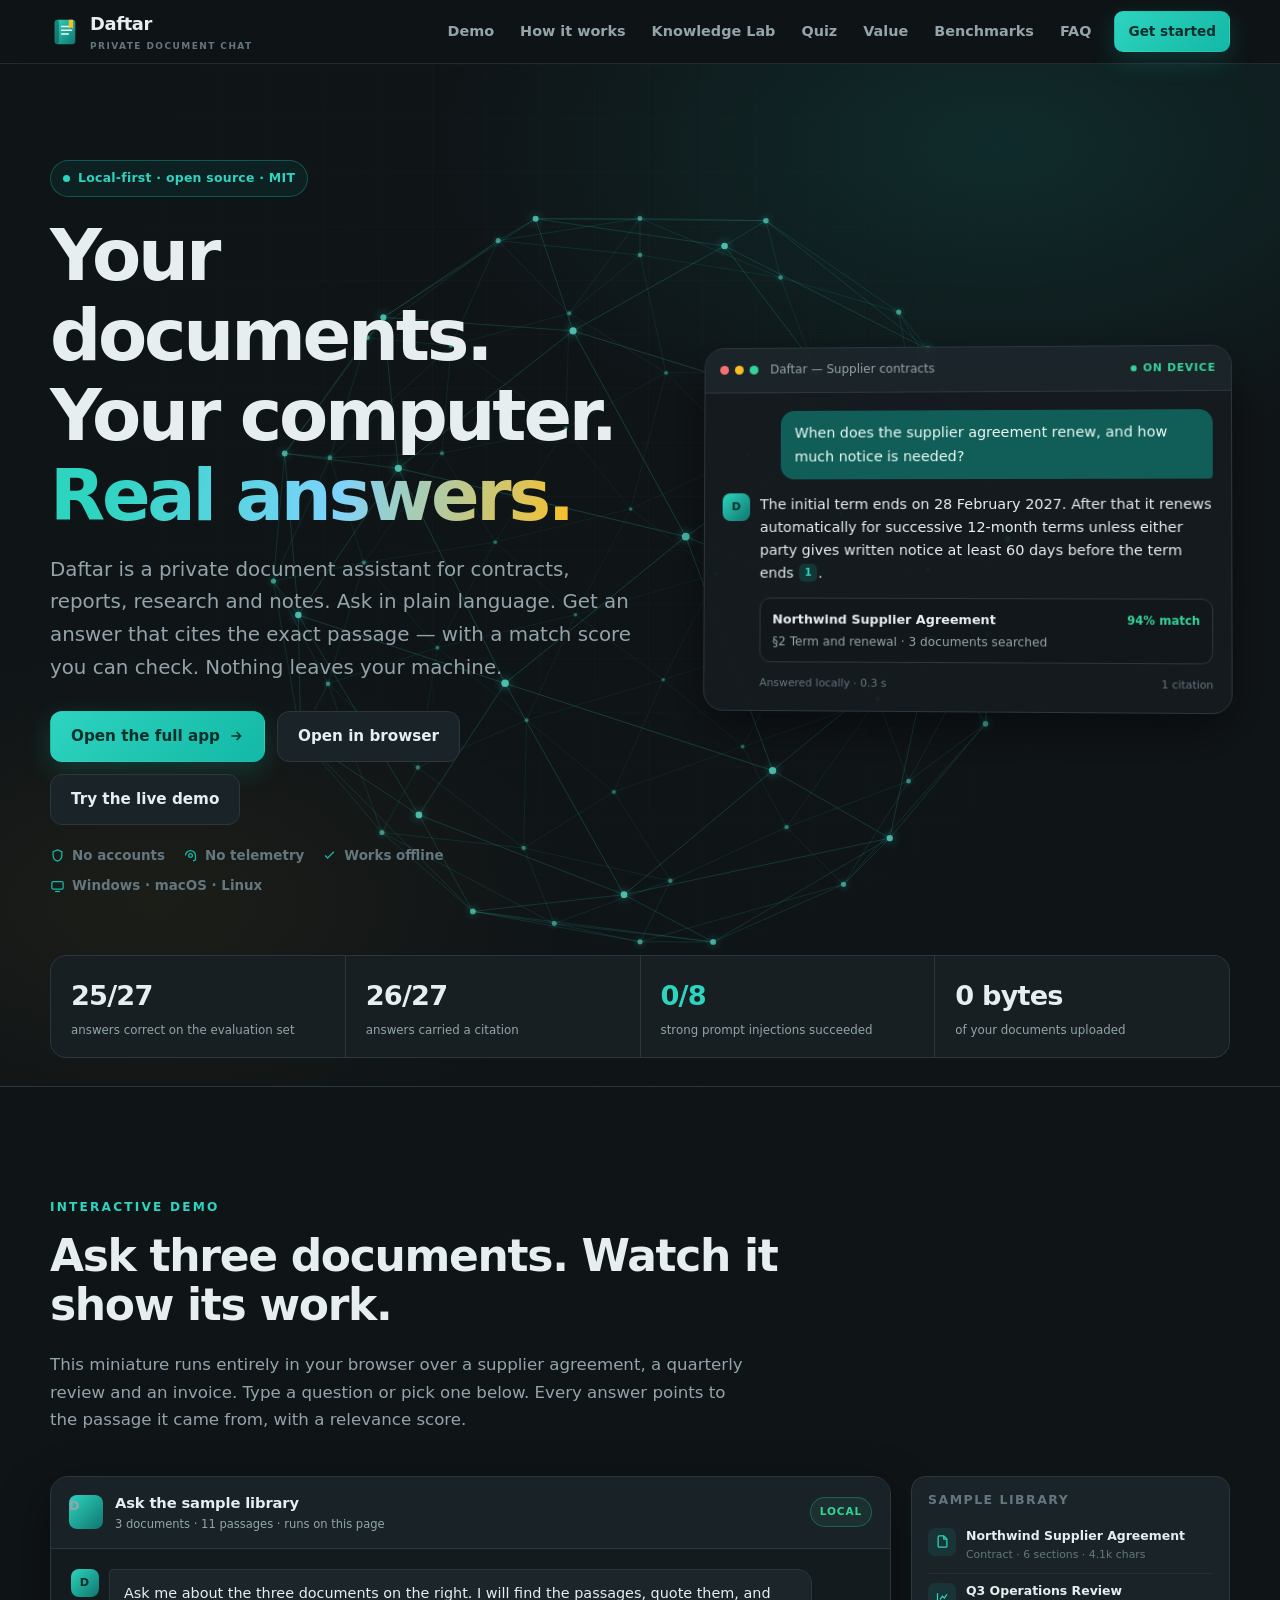
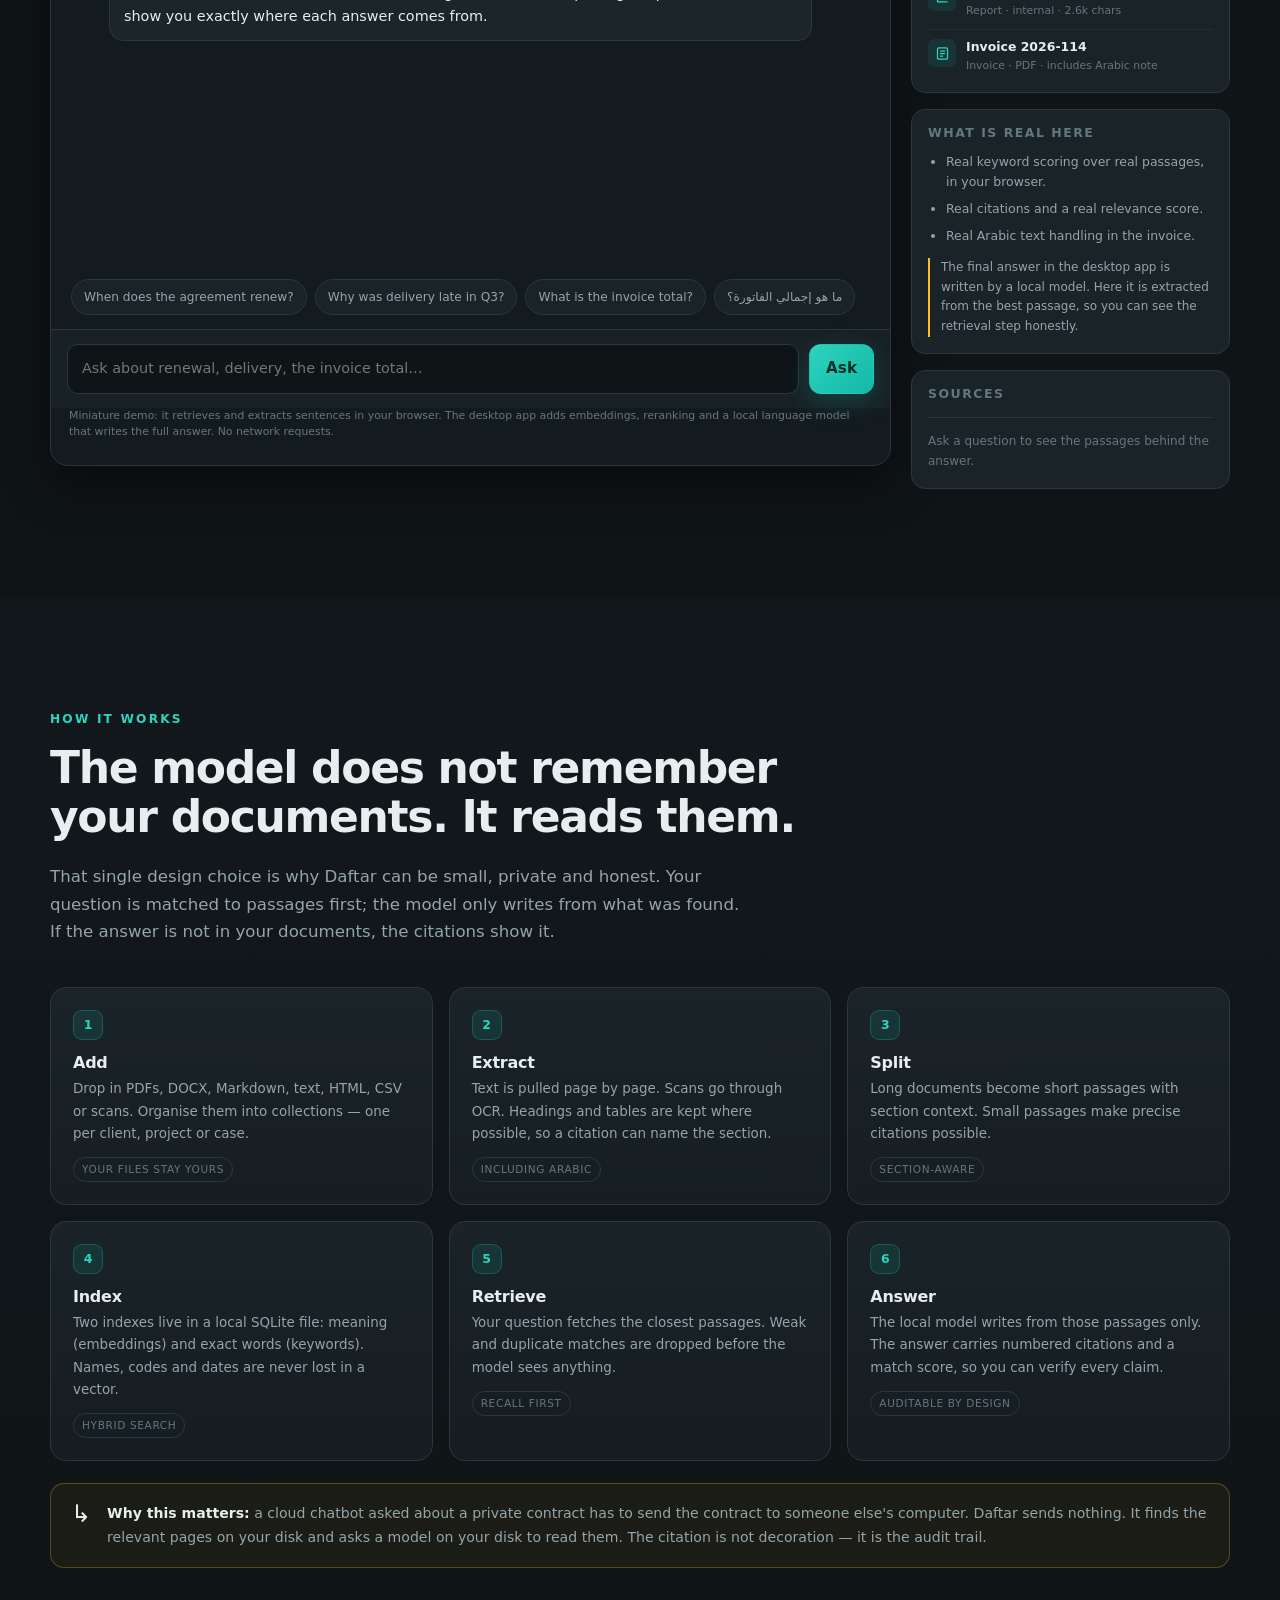
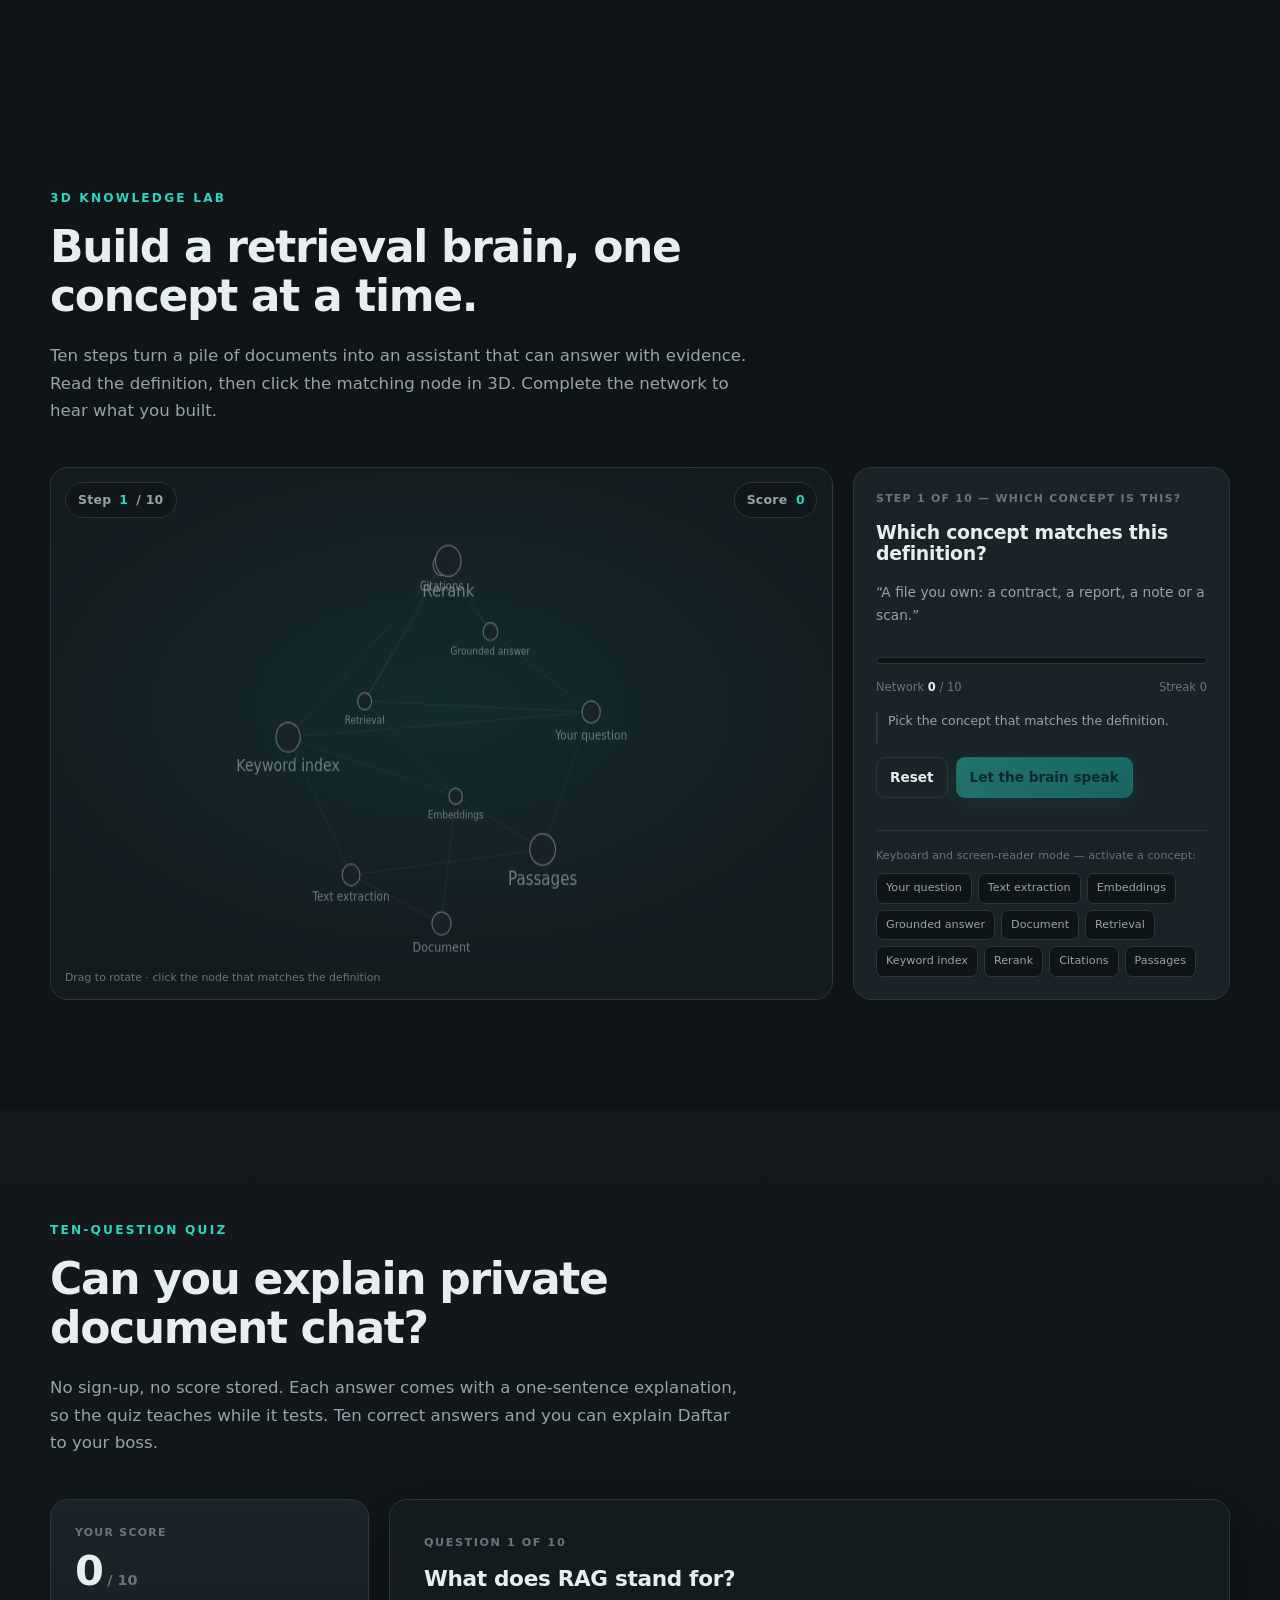
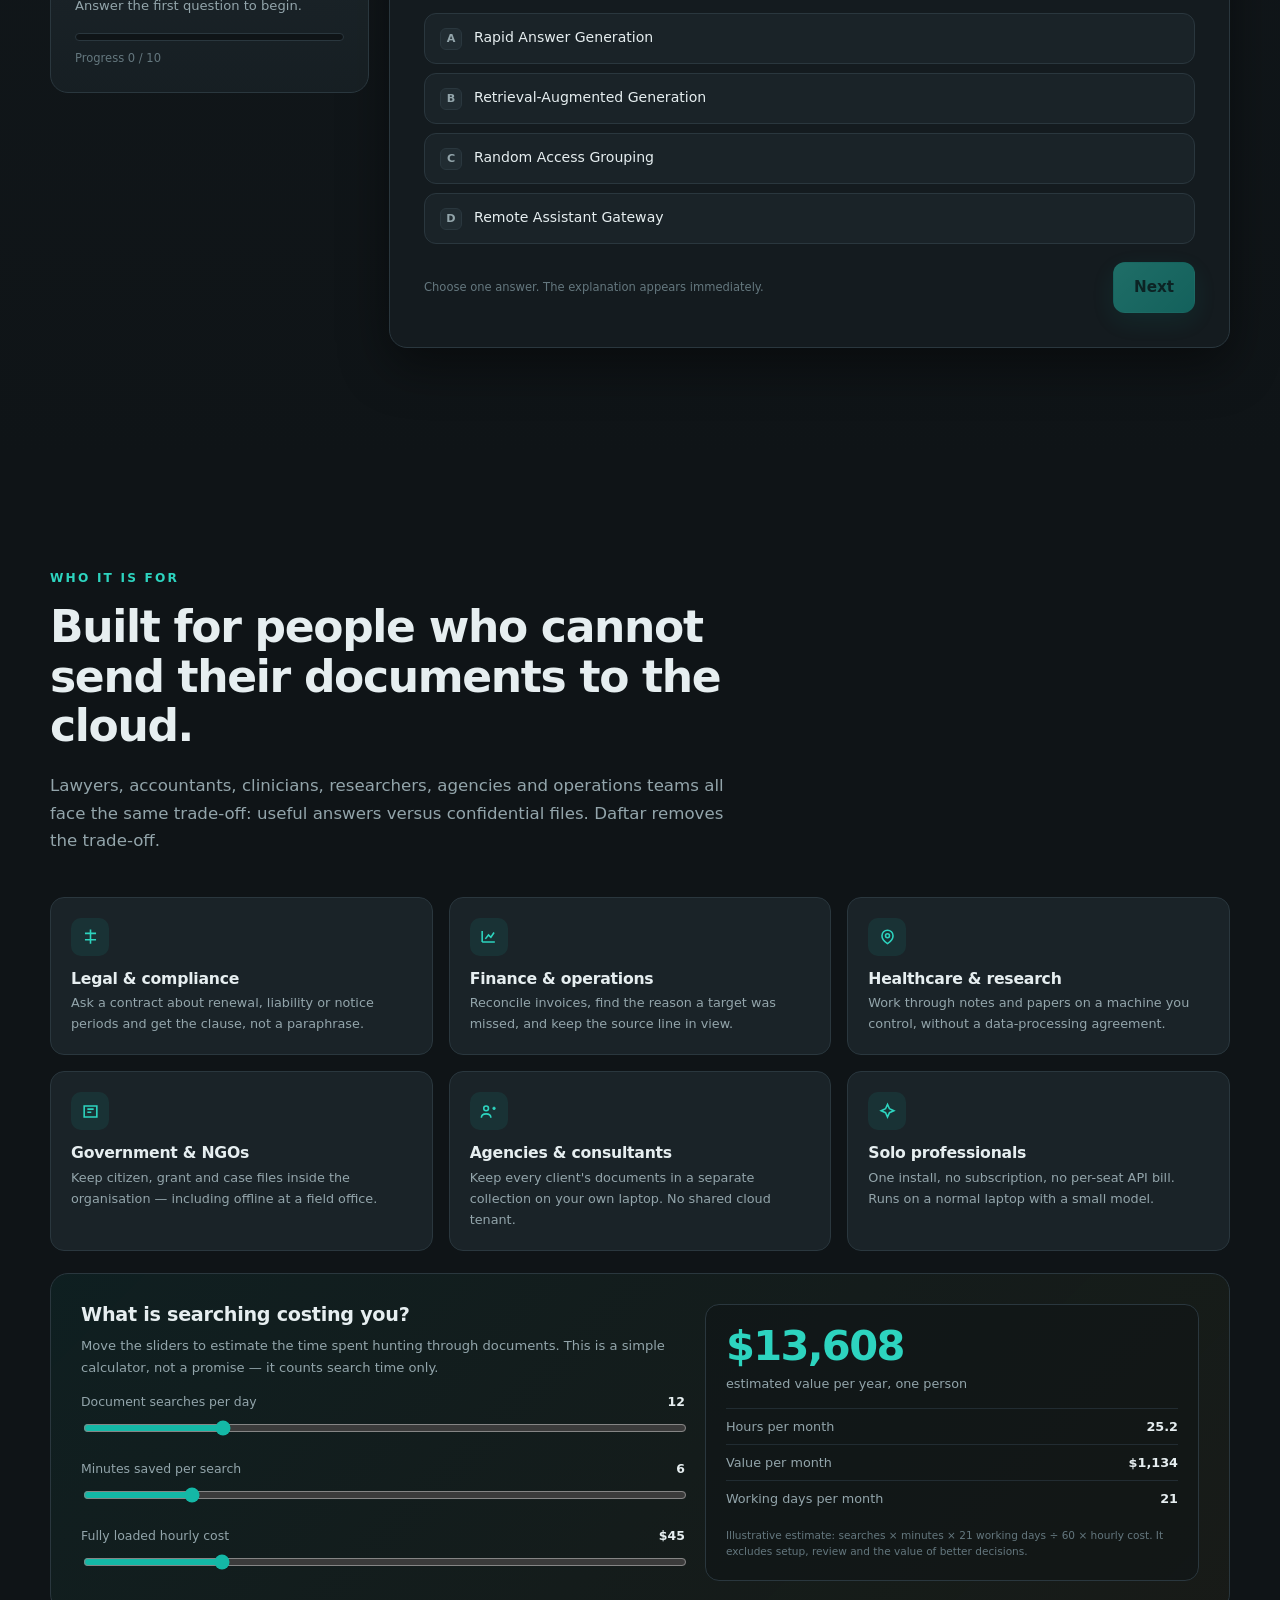
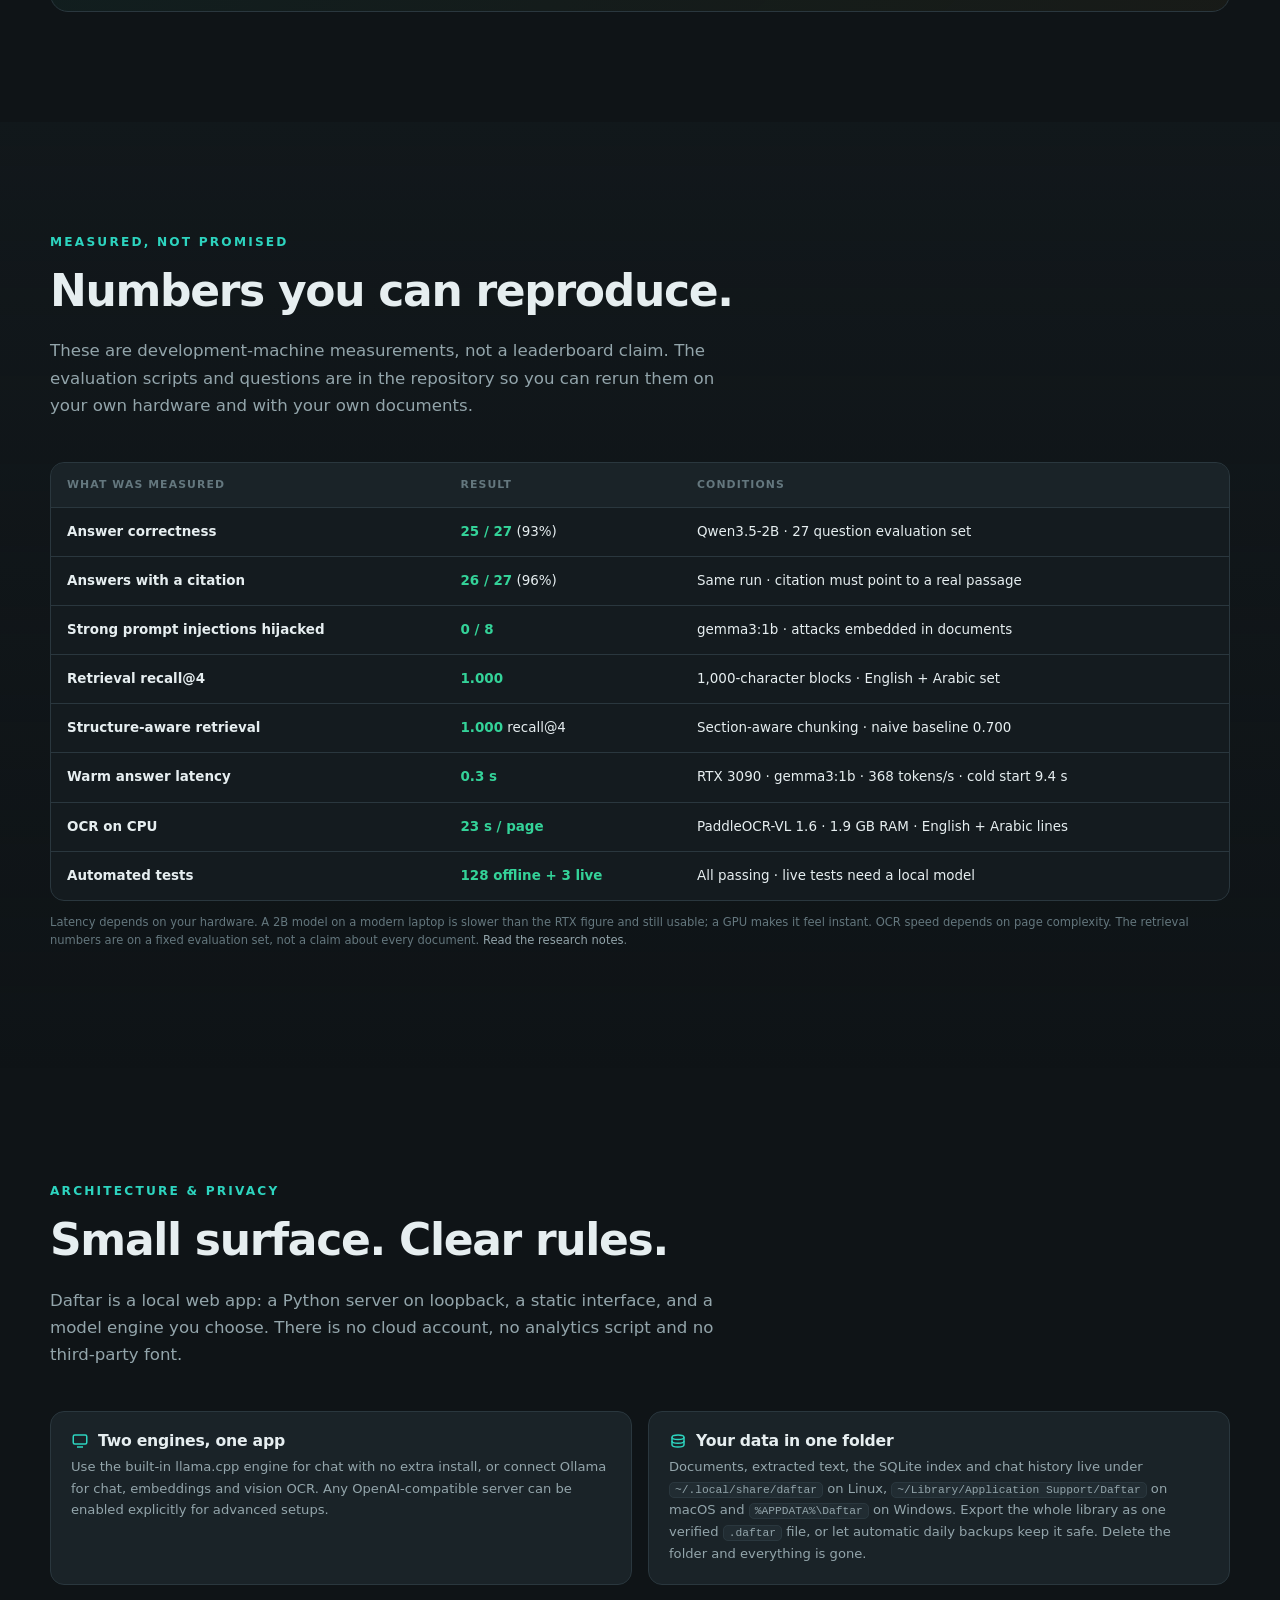
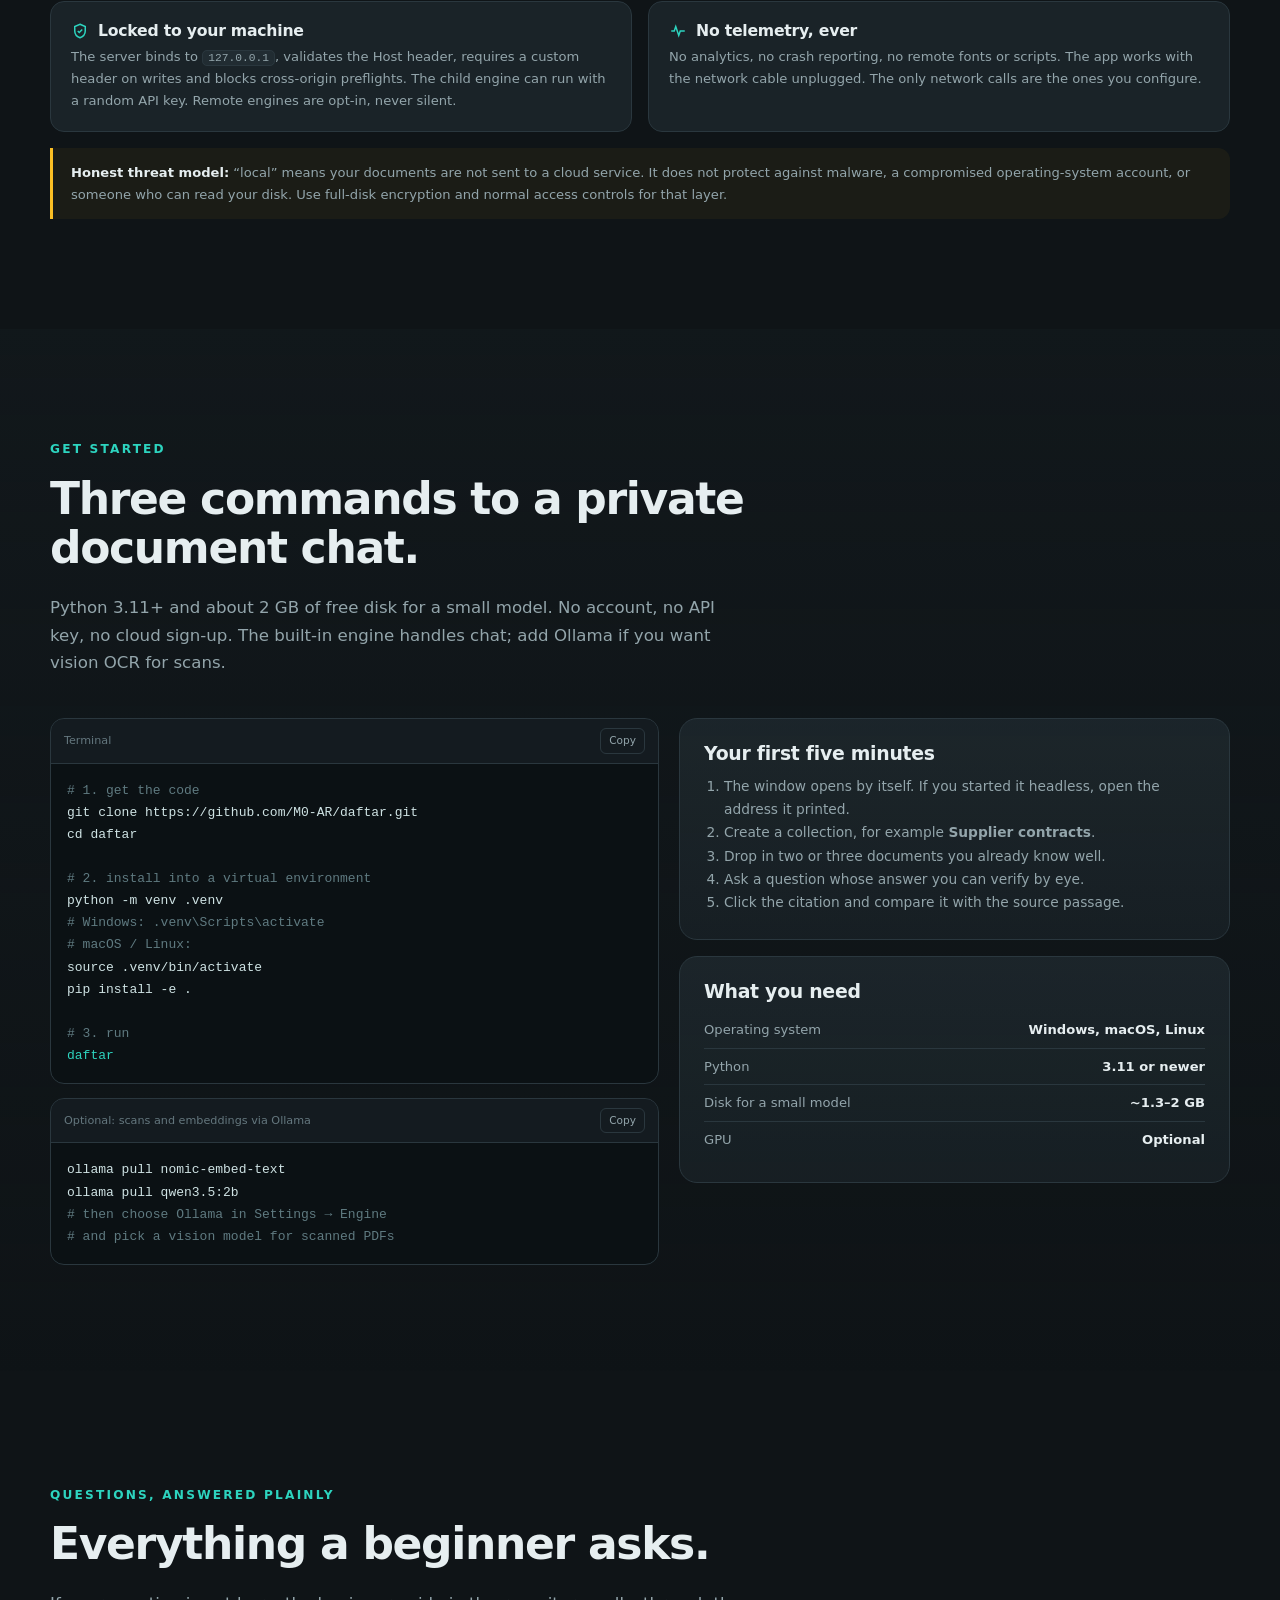
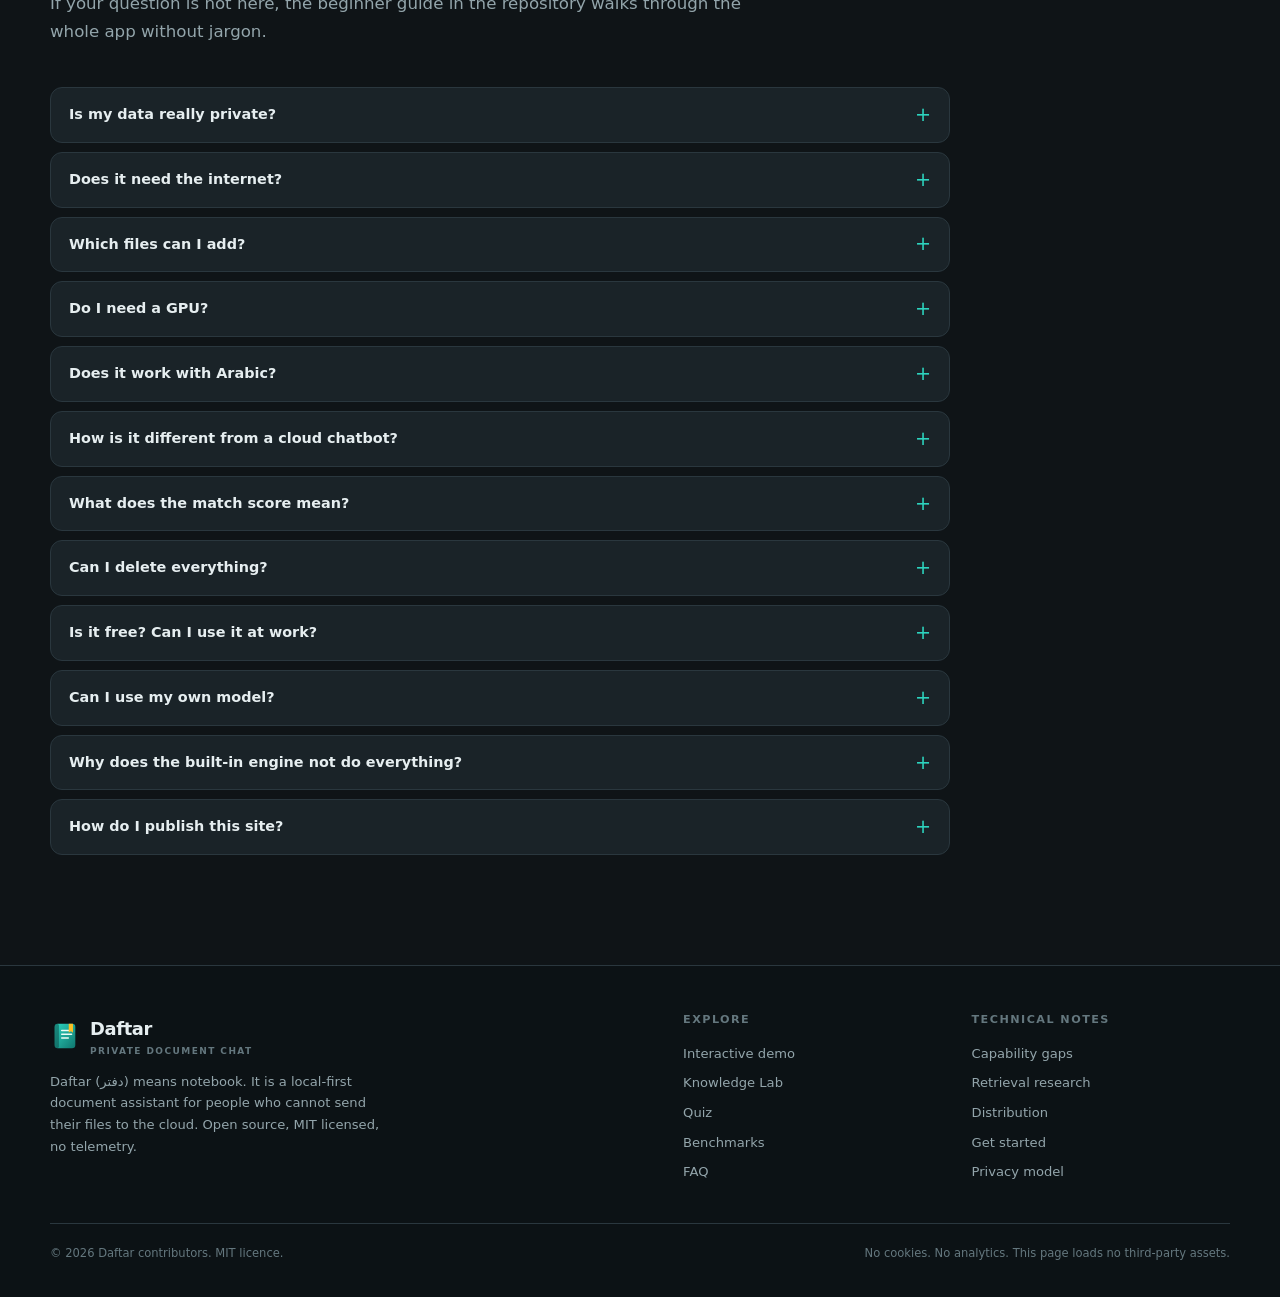
==== commit 3fe7c33a: "Add portable library backups and stable browser access" ====
--- a/docs/index.html
+++ b/docs/index.html
@@ -66,8 +66,8 @@
         <a class="btn primary" href="daftar://open" id="openApp">Open the full app
           <svg width="16" height="16" viewBox="0 0 24 24" fill="none" stroke="currentColor" stroke-width="2.2" aria-hidden="true"><path d="M5 12h14M13 6l6 6-6 6"/></svg>
         </a>
+        <a class="btn" href="daftar://open?browser=1" id="openBrowser">Open in browser</a>
         <a class="btn" href="#demo">Try the live demo</a>
-        <a class="btn ghost" href="#start">Get started in 3 commands</a>
       </div>
       <div class="app-fallback" id="appFallback" role="status" aria-live="polite" hidden>
         <p><b>Daftar should be opening.</b> If it did not, your browser may be asking for permission — allow it. If Daftar is not installed yet, install it once, then press the button again.</p>
@@ -75,7 +75,7 @@
           <a class="btn primary small" href="#start">Install Daftar</a>
           <a class="btn small" href="https://github.com/M0-AR/daftar">View the source</a>
         </div>
-        <p class="app-fallback-note">The button uses a <code>daftar://</code> link that the desktop app registers on first launch. The browser demo below works without installing anything.</p>
+        <p class="app-fallback-note">Both buttons use a <code>daftar://</code> link that the desktop app registers on first launch. “Open in browser” starts only the local server and a tab; the demo below works without installing anything.</p>
       </div>
       <div class="trust">
         <span><svg viewBox="0 0 24 24" fill="none" stroke="currentColor" stroke-width="2" aria-hidden="true"><path d="M12 3l7 3v6c0 4.5-3 7.5-7 9-4-1.5-7-4.5-7-9V6l7-3z"/></svg>No accounts</span>
@@ -300,7 +300,7 @@
           <tr><td><b>Structure-aware retrieval</b></td><td><span class="good">1.000</span> recall@4</td><td class="muted">Section-aware chunking · naive baseline 0.700</td></tr>
           <tr><td><b>Warm answer latency</b></td><td><span class="good">0.3 s</span></td><td class="muted">RTX 3090 · gemma3:1b · 368 tokens/s · cold start 9.4 s</td></tr>
           <tr><td><b>OCR on CPU</b></td><td><span class="good">23 s / page</span></td><td class="muted">PaddleOCR-VL 1.6 · 1.9 GB RAM · English + Arabic lines</td></tr>
-          <tr><td><b>Automated tests</b></td><td><span class="good">114 offline + 3 live</span></td><td class="muted">All passing · live tests need a local model</td></tr>
+          <tr><td><b>Automated tests</b></td><td><span class="good">128 offline + 3 live</span></td><td class="muted">All passing · live tests need a local model</td></tr>
         </tbody>
       </table>
     </div>
@@ -317,7 +317,7 @@
     </div>
     <div class="arch-grid reveal">
       <div class="arch-card"><h3><svg viewBox="0 0 24 24" fill="none" stroke="currentColor" stroke-width="2" aria-hidden="true"><rect x="3" y="4" width="18" height="12" rx="2"/><path d="M8 20h8"/></svg>Two engines, one app</h3><p>Use the built-in llama.cpp engine for chat with no extra install, or connect Ollama for chat, embeddings and vision OCR. Any OpenAI-compatible server can be enabled explicitly for advanced setups.</p></div>
-      <div class="arch-card"><h3><svg viewBox="0 0 24 24" fill="none" stroke="currentColor" stroke-width="2" aria-hidden="true"><path d="M4 7c0-1.7 3.6-3 8-3s8 1.3 8 3-3.6 3-8 3-8-1.3-8-3z"/><path d="M4 7v10c0 1.7 3.6 3 8 3s8-1.3 8-3V7"/><path d="M4 12c0 1.7 3.6 3 8 3s8-1.3 8-3"/></svg>Your data in one folder</h3><p>Documents, extracted text, the SQLite index and chat history live under <code>~/.local/share/daftar</code> on Linux, <code>~/Library/Application Support/Daftar</code> on macOS and <code>%APPDATA%\Daftar</code> on Windows. Delete the folder and everything is gone.</p></div>
+      <div class="arch-card"><h3><svg viewBox="0 0 24 24" fill="none" stroke="currentColor" stroke-width="2" aria-hidden="true"><path d="M4 7c0-1.7 3.6-3 8-3s8 1.3 8 3-3.6 3-8 3-8-1.3-8-3z"/><path d="M4 7v10c0 1.7 3.6 3 8 3s8-1.3 8-3V7"/><path d="M4 12c0 1.7 3.6 3 8 3s8-1.3 8-3"/></svg>Your data in one folder</h3><p>Documents, extracted text, the SQLite index and chat history live under <code>~/.local/share/daftar</code> on Linux, <code>~/Library/Application Support/Daftar</code> on macOS and <code>%APPDATA%\Daftar</code> on Windows. Export the whole library as one verified <code>.daftar</code> file, or let automatic daily backups keep it safe. Delete the folder and everything is gone.</p></div>
       <div class="arch-card"><h3><svg viewBox="0 0 24 24" fill="none" stroke="currentColor" stroke-width="2" aria-hidden="true"><path d="M12 3l7 3v6c0 4.5-3 7.5-7 9-4-1.5-7-4.5-7-9V6l7-3z"/><path d="M9 12l2 2 4-4"/></svg>Locked to your machine</h3><p>The server binds to <code>127.0.0.1</code>, validates the Host header, requires a custom header on writes and blocks cross-origin preflights. The child engine can run with a random API key. Remote engines are opt-in, never silent.</p></div>
       <div class="arch-card"><h3><svg viewBox="0 0 24 24" fill="none" stroke="currentColor" stroke-width="2" aria-hidden="true"><path d="M3 12h4l2-6 4 12 2-6h6"/></svg>No telemetry, ever</h3><p>No analytics, no crash reporting, no remote fonts or scripts. The app works with the network cable unplugged. The only network calls are the ones you configure.</p></div>
     </div>
